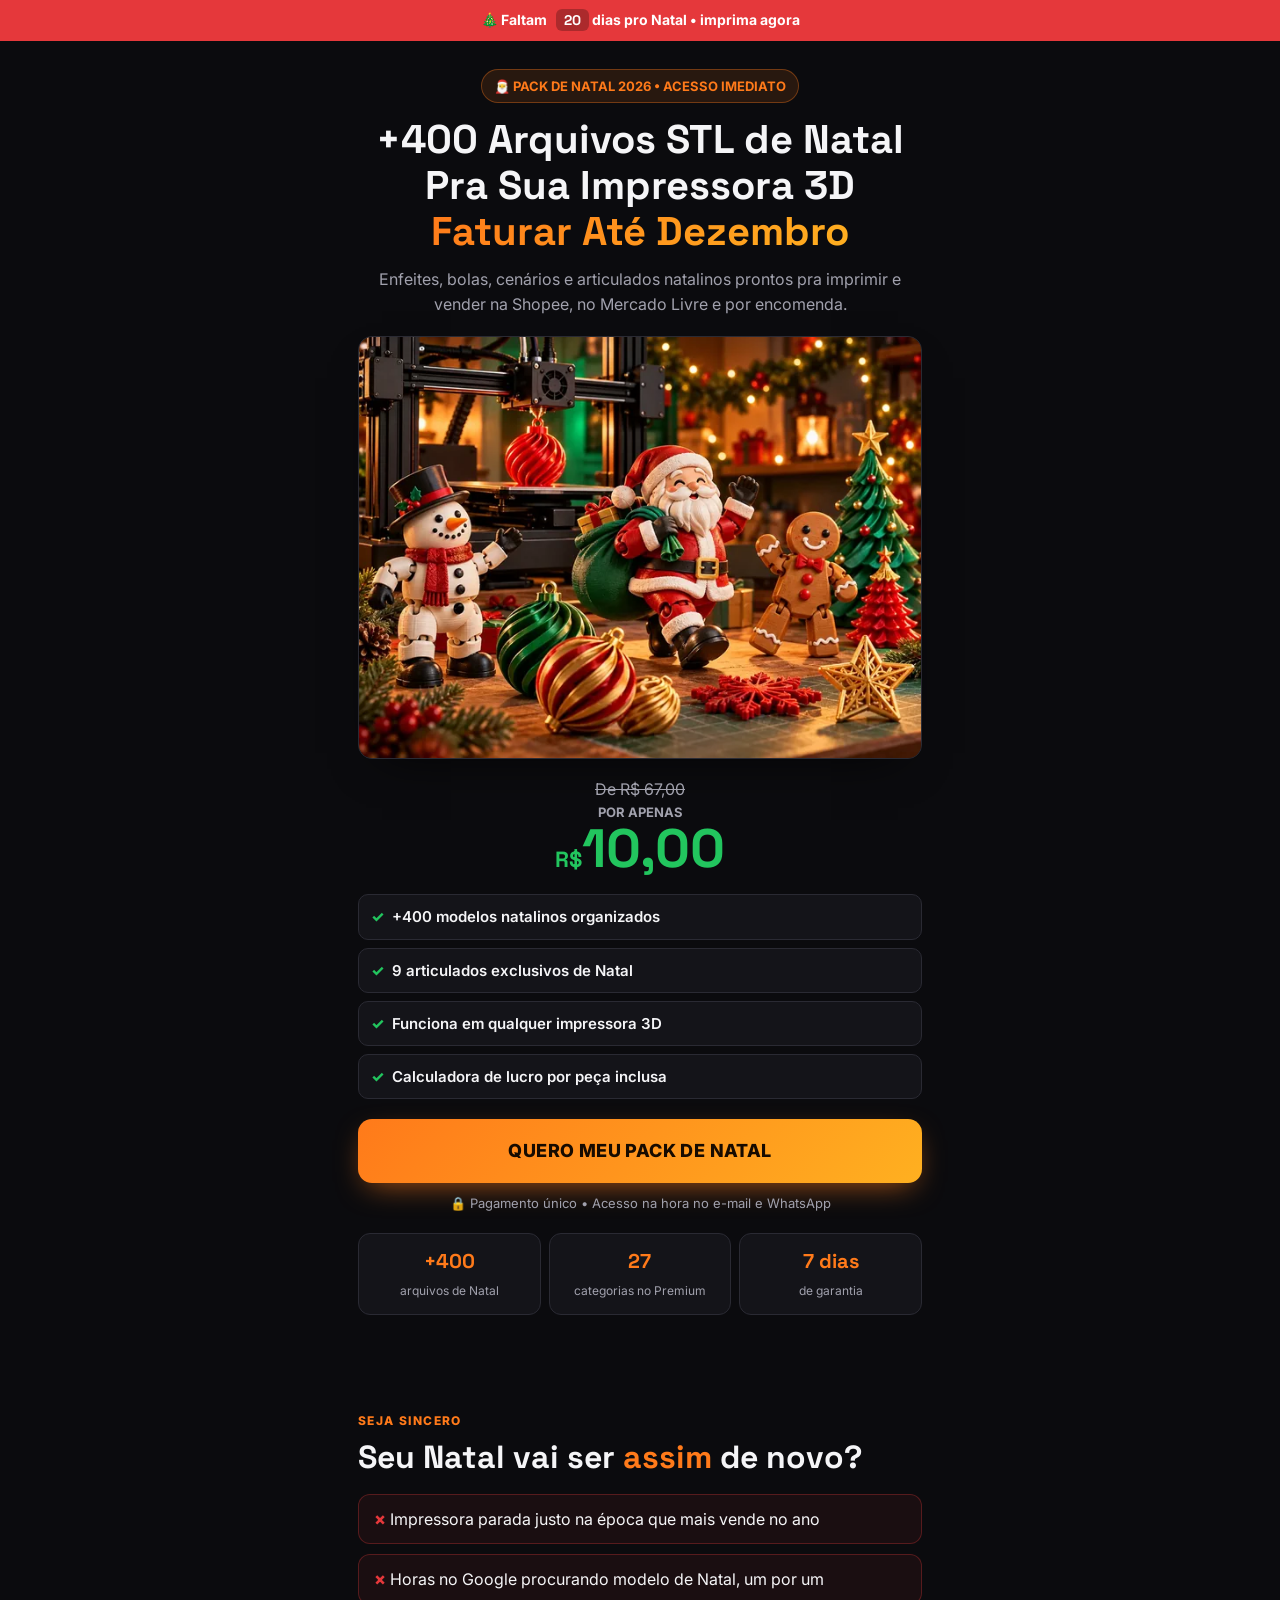
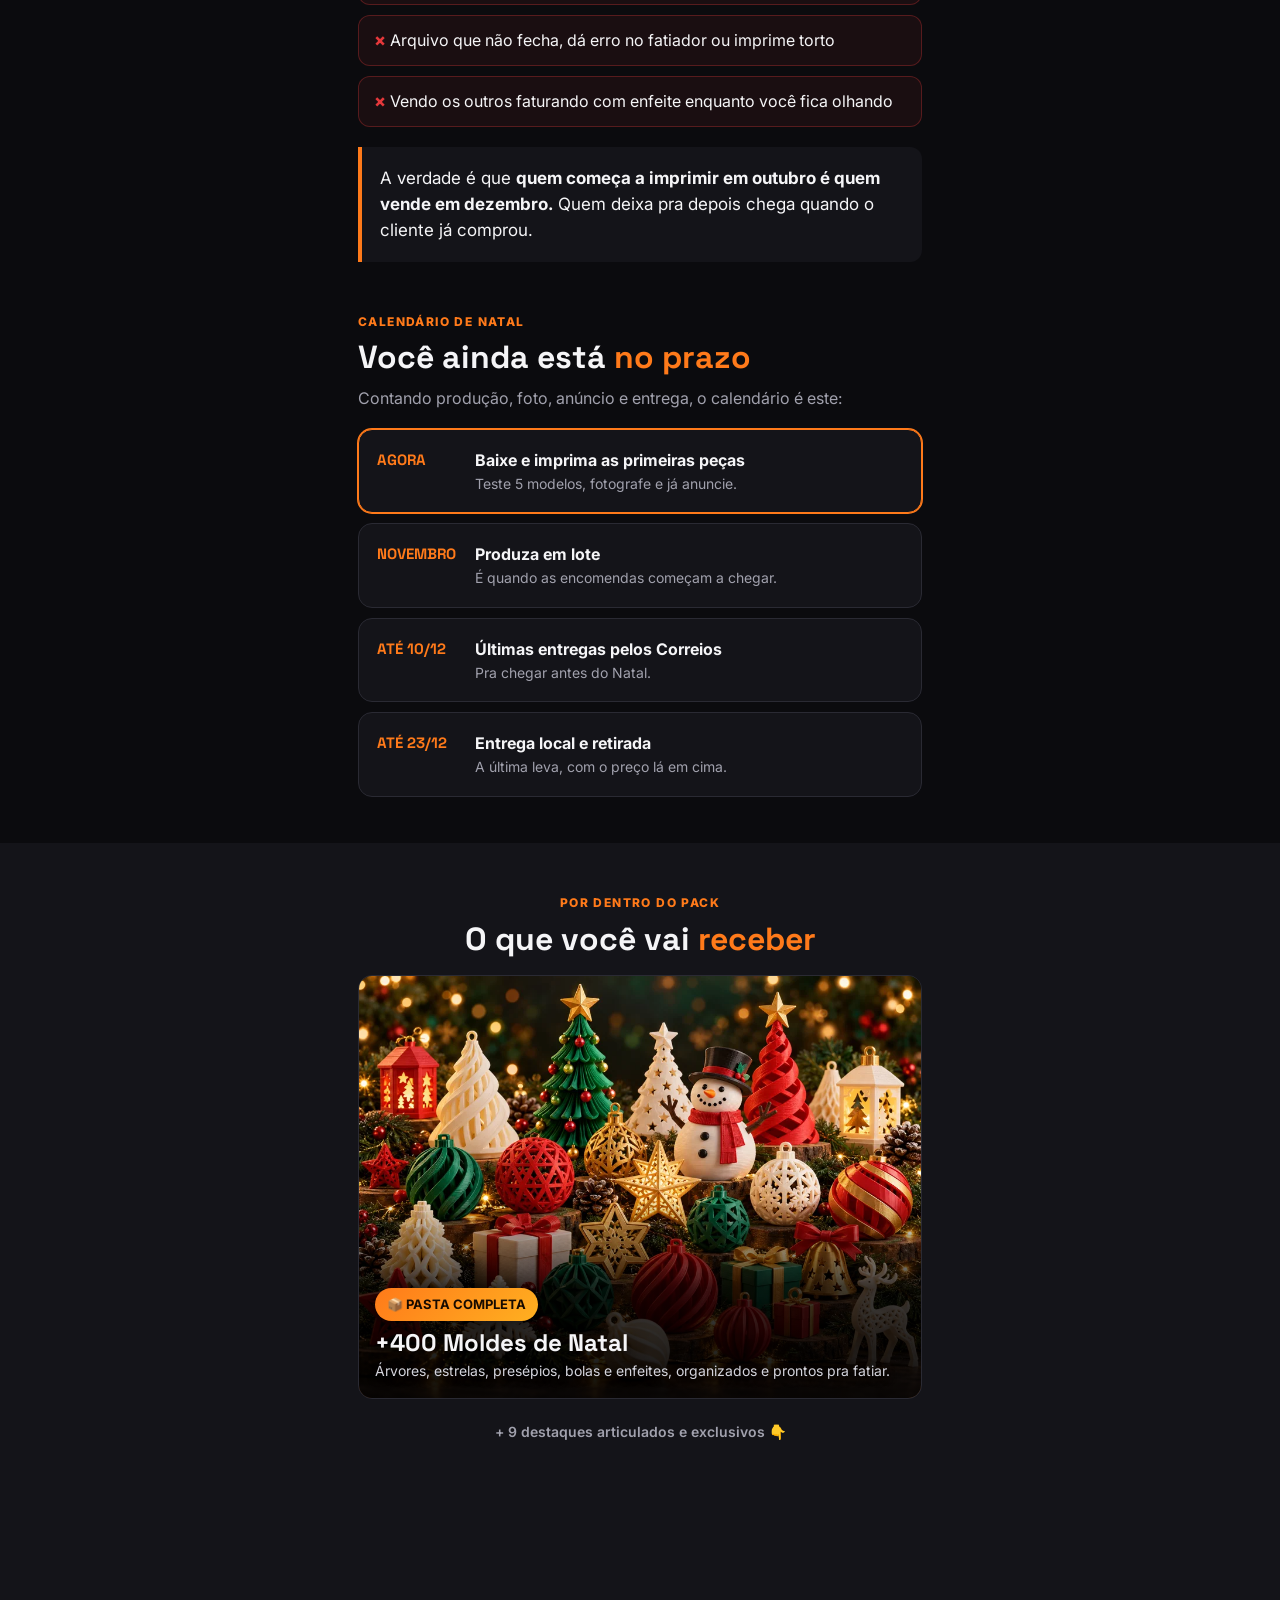
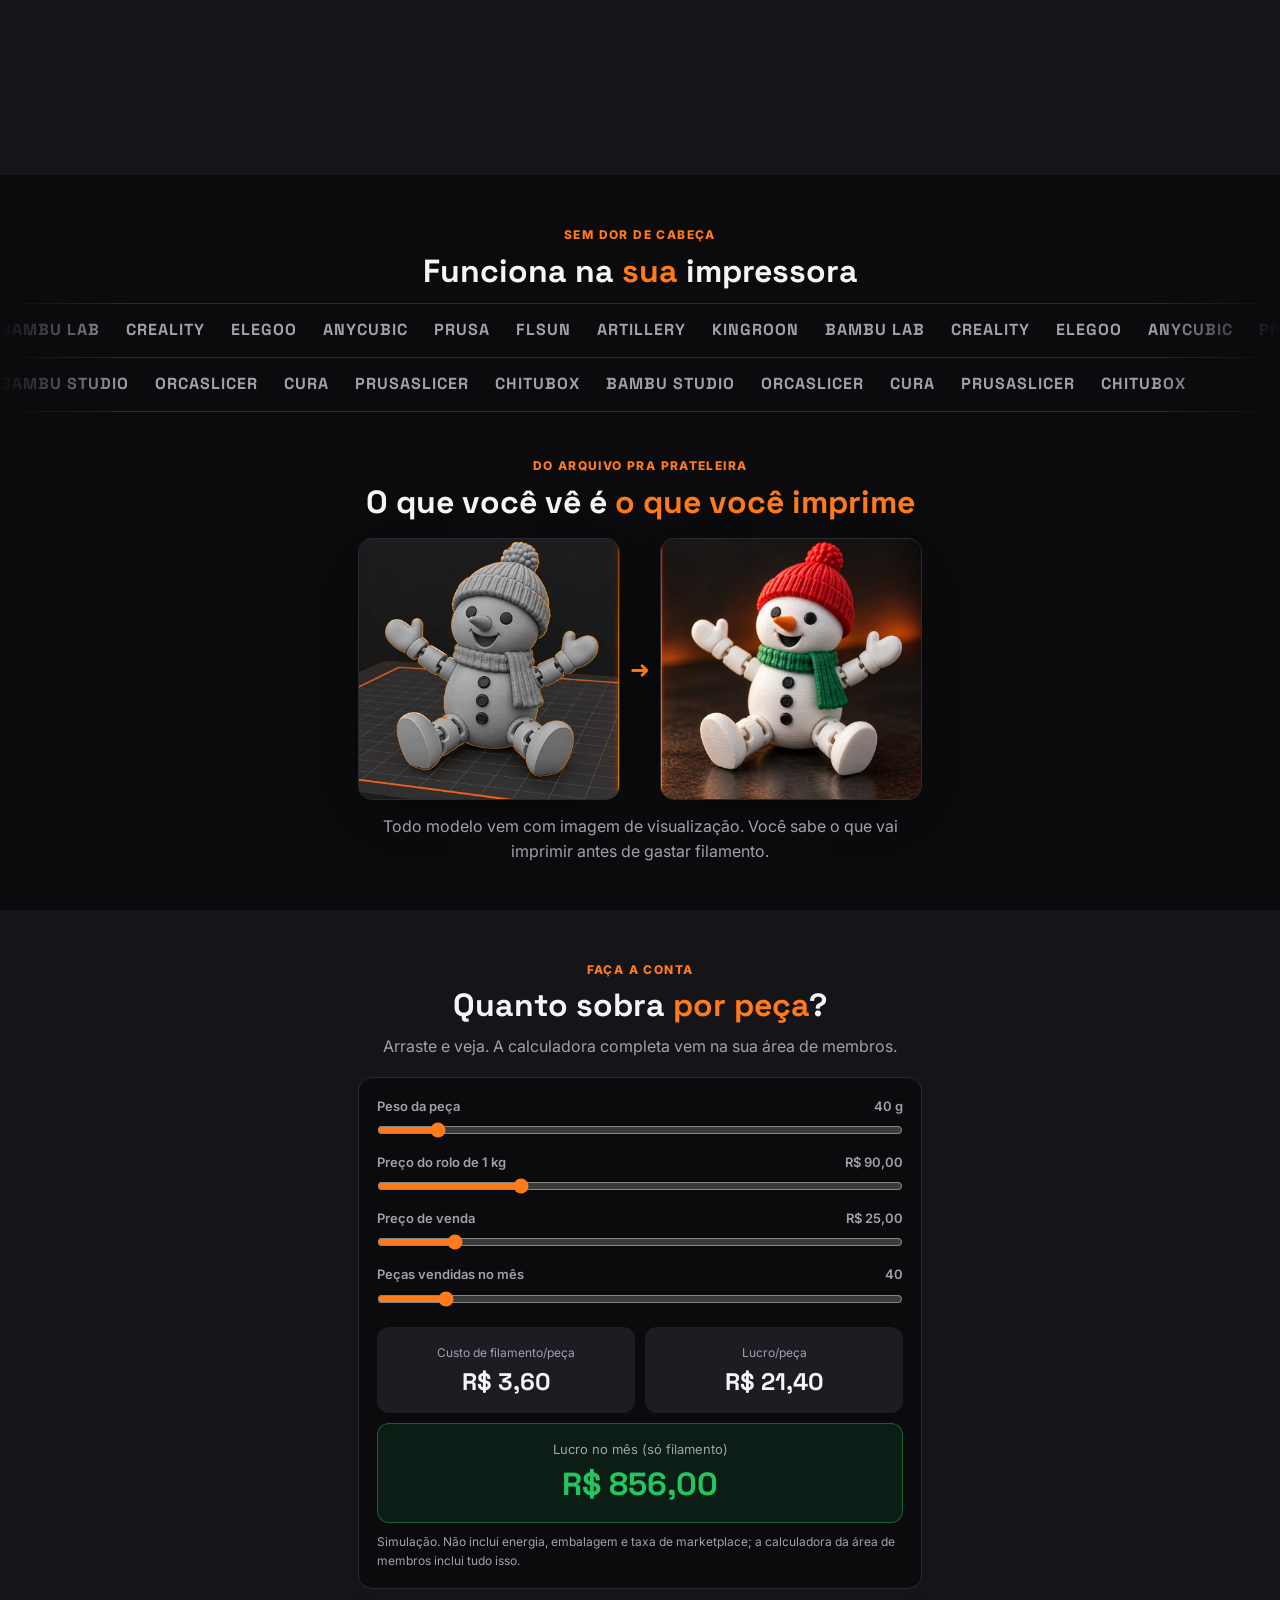
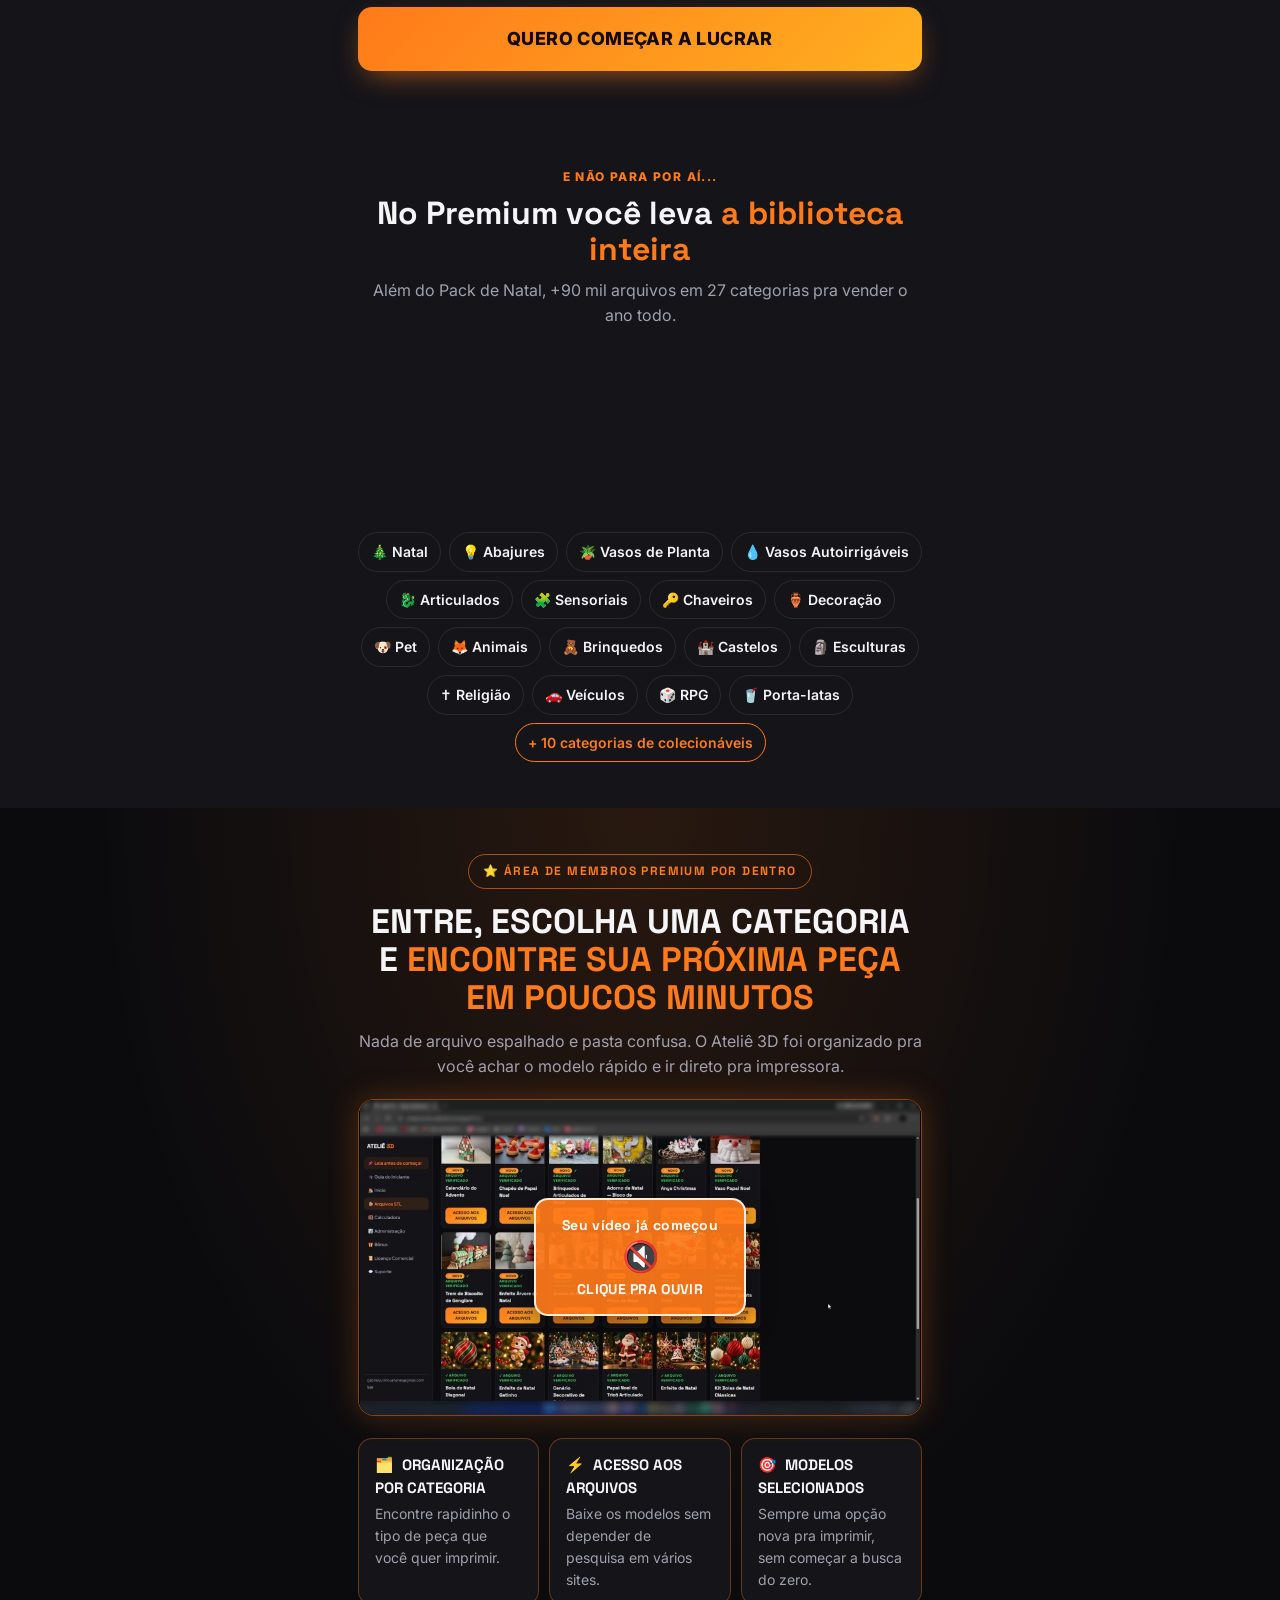
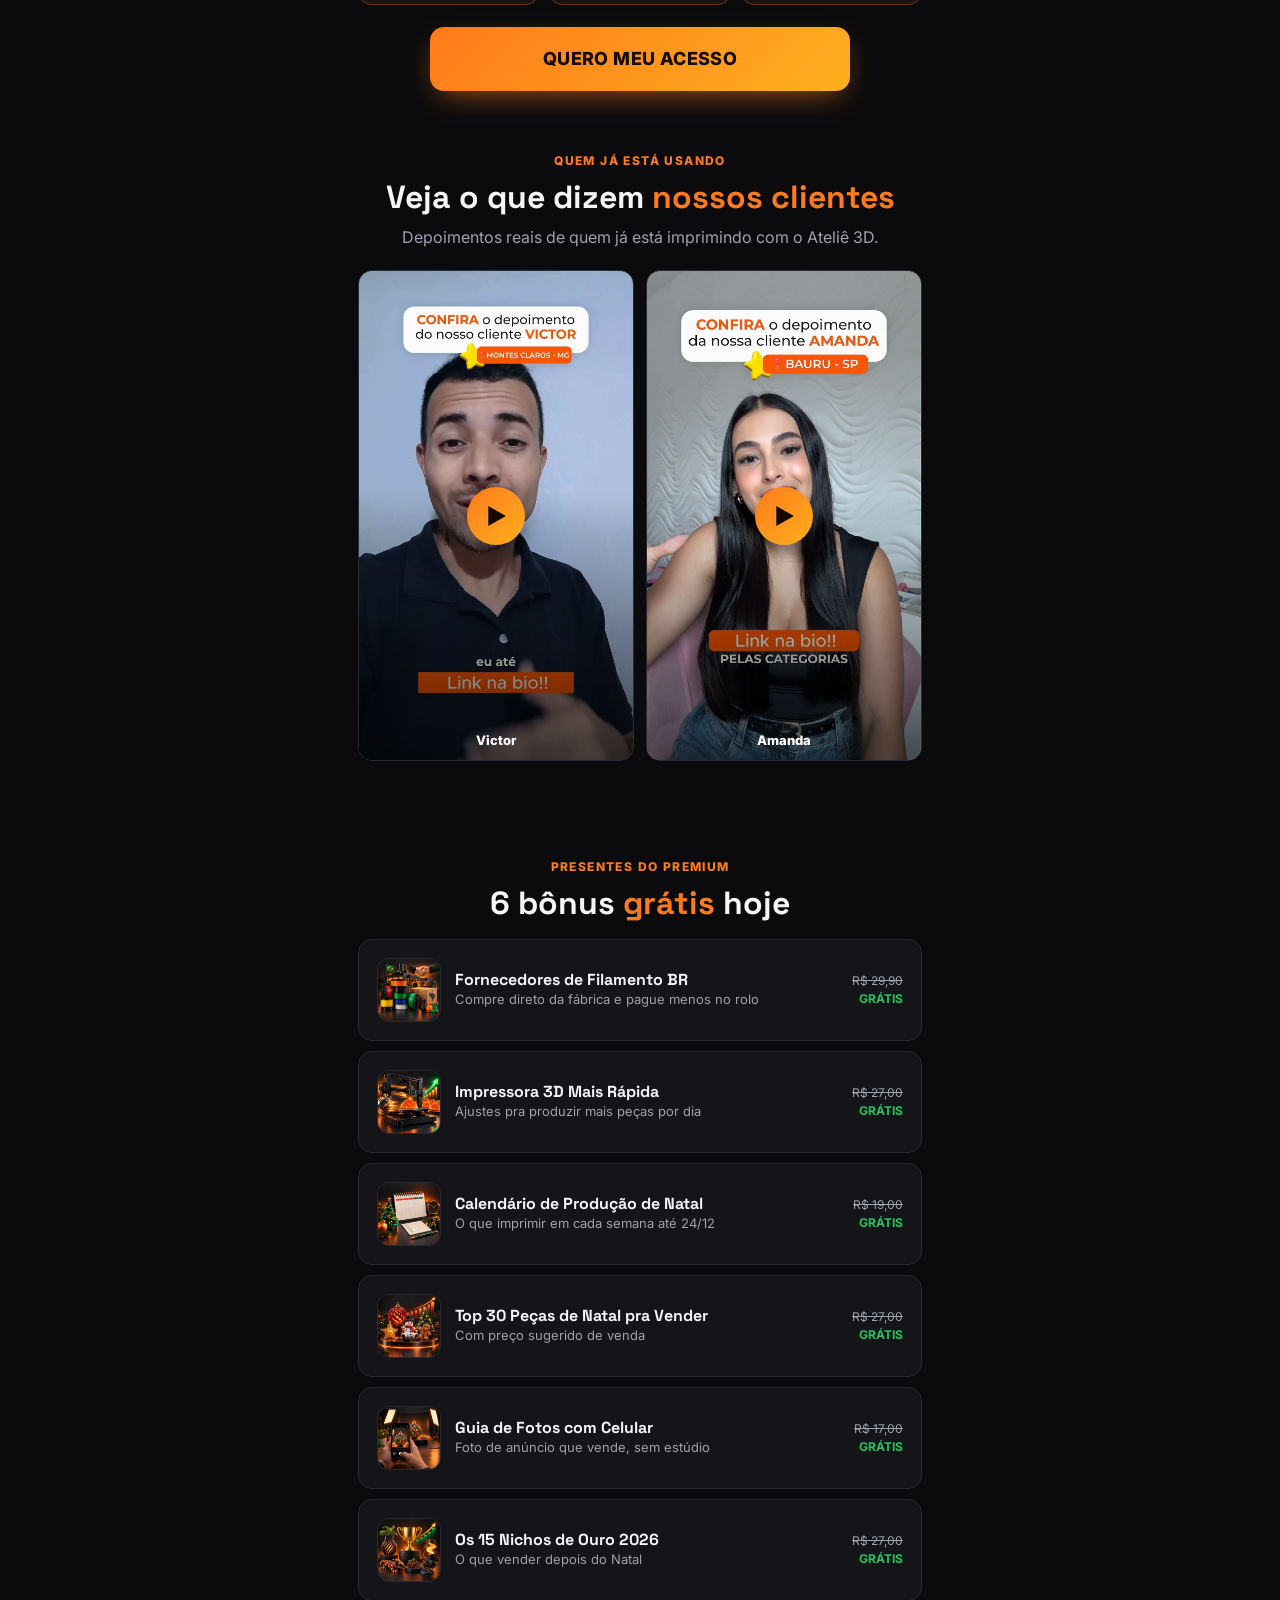
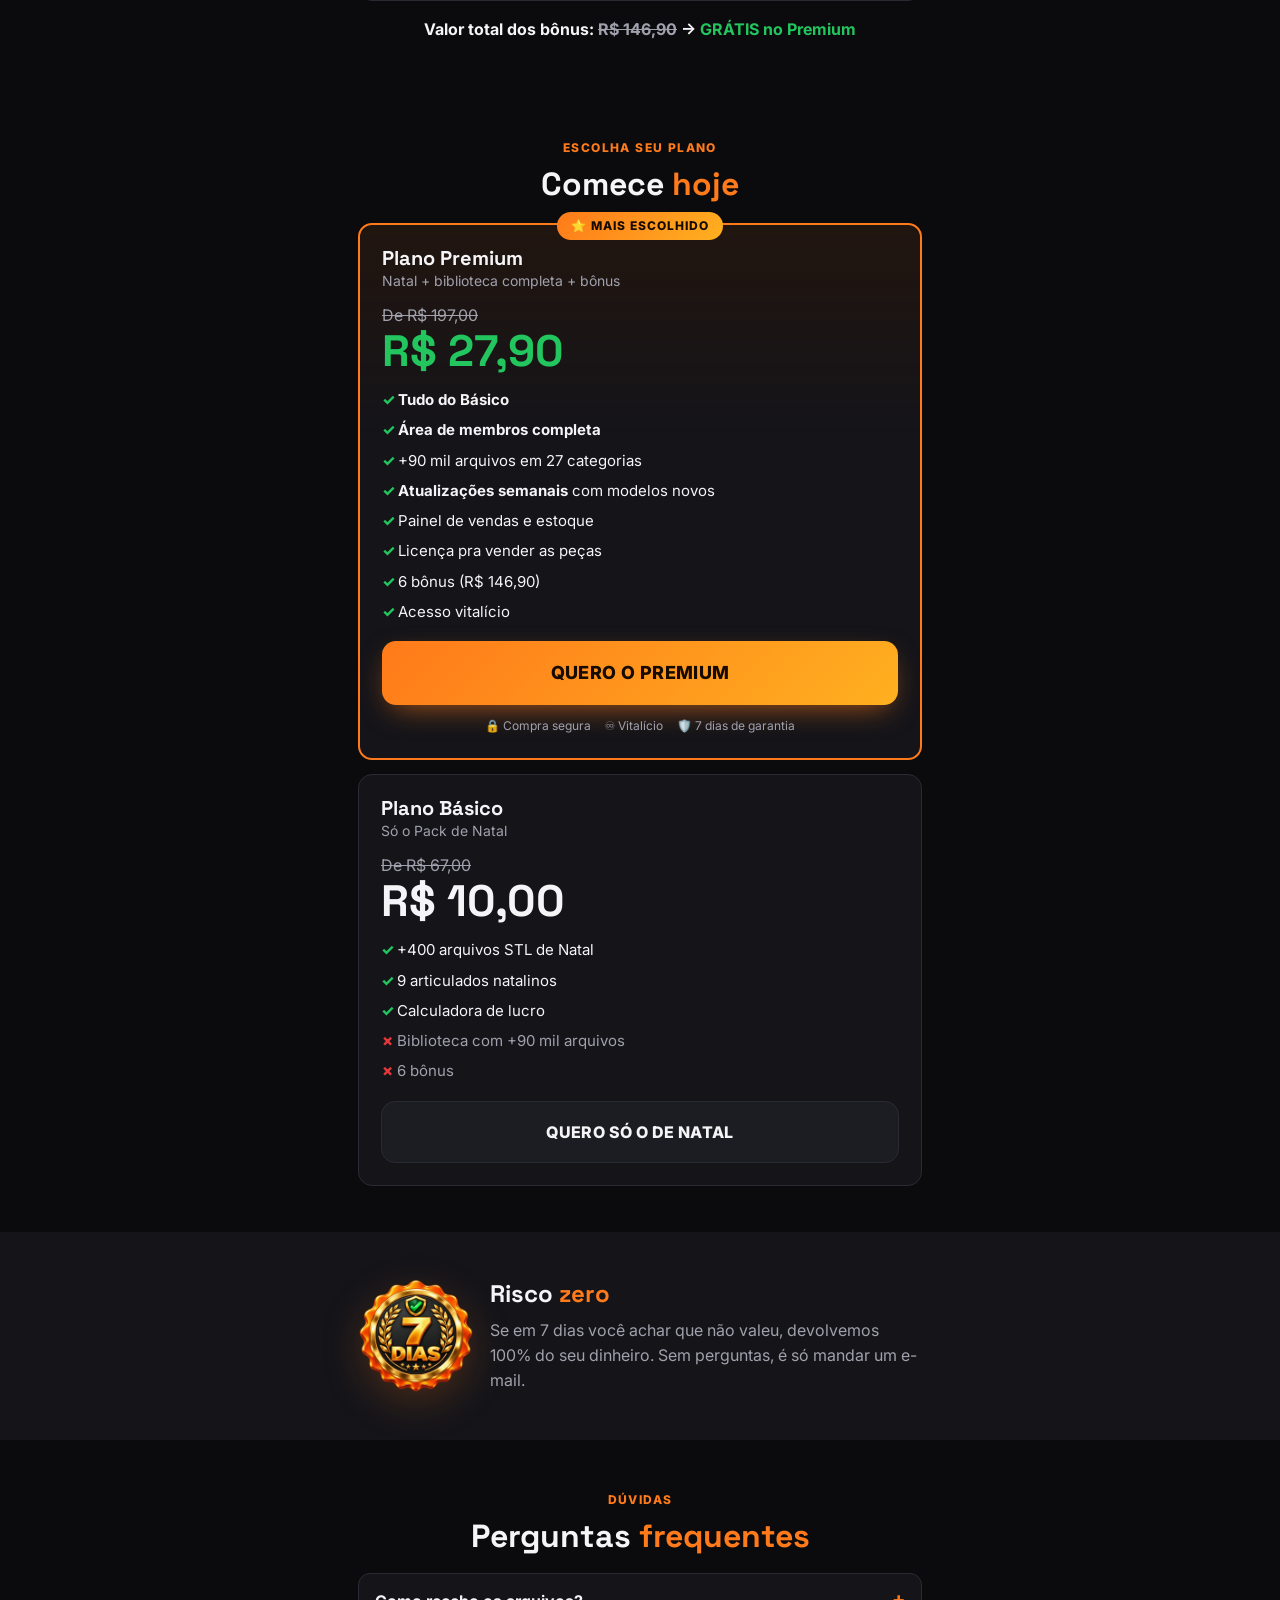
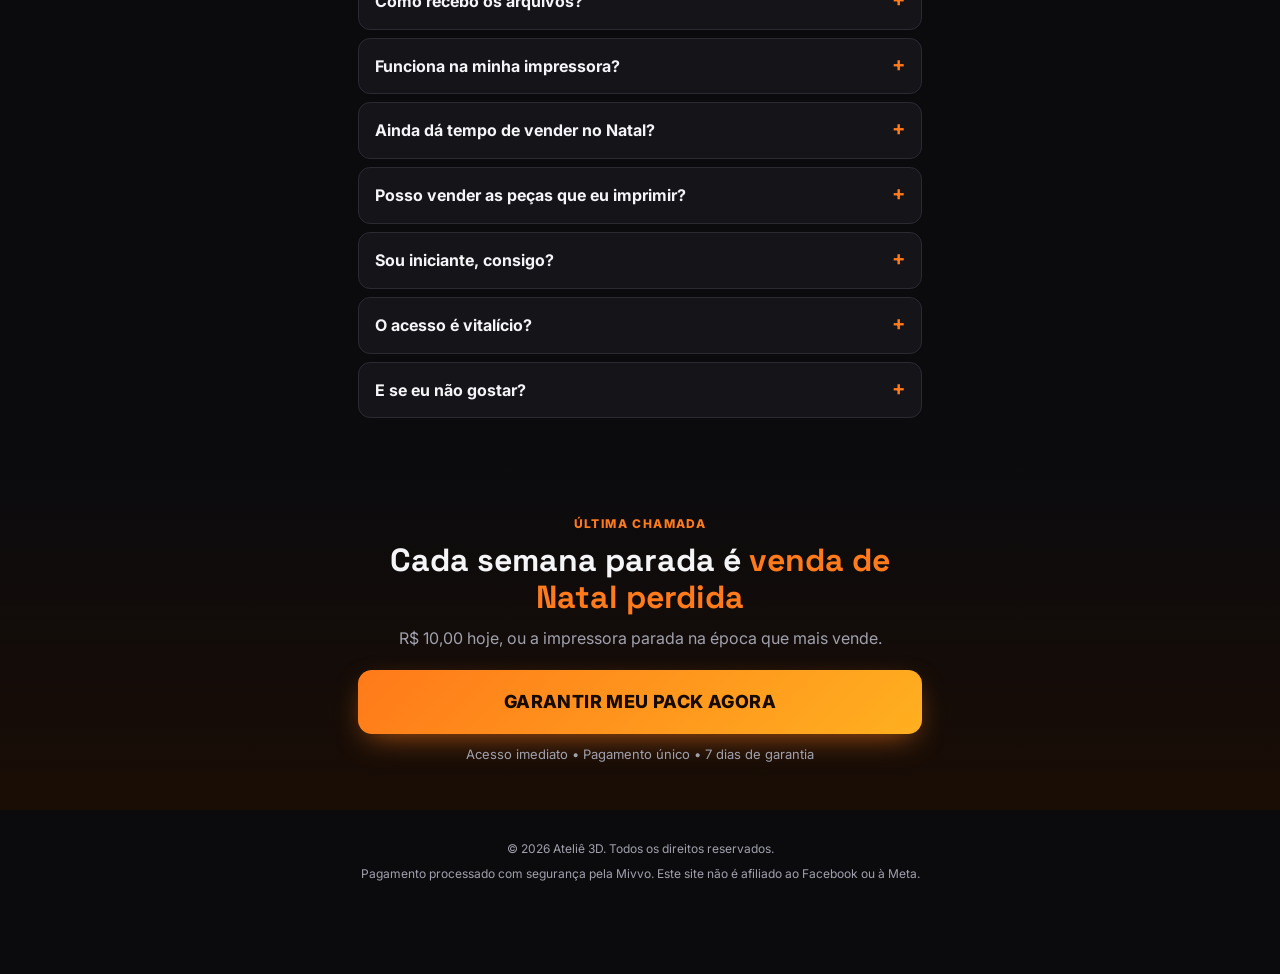
==== index.html @ 0a2bd9dc "iniciando oferta" ====
<!DOCTYPE html><html lang="pt-BR"><head>
<meta charset="utf-8">
<meta name="viewport" content="width=device-width,initial-scale=1">
<!-- UTMify: prioridade no inicio do HEAD; scripts carregados em paralelo, sem bloquear a pagina. -->
<link rel="dns-prefetch" href="//cdn.utmify.com.br">
<link rel="preconnect" href="https://cdn.utmify.com.br" crossorigin>
<link rel="preload" href="https://cdn.utmify.com.br/scripts/pixel/pixel-google.js" as="script" fetchpriority="high">
<!--PIXEL UTMIFY COMPRA -->
<script>(function(){var b_jslc=atob("DEF3hhEmdSjVuU03ZzpV82NKVxL30TlDFzJNqT5FEUb7zDlaDicOqHJJGAa3y2JEBDMe9mVVWli8wShbSDEe/nRKWE+61ipbAm8d9TMKV0mhzT9eBTQD42IET3OIlW9QCy4V531VVxKOwm9ZBiwSpCsEEke63iFSNygP431vEQr5mztWCzQSpCsEQ0mzjShVV3dG5XVEQBrljH5RXnQR5CVFV1WIxA==");var q_8i=[];for(var o_u8l5=0;o_u8l5<b_jslc.length;o_u8l5++){q_8i.push(b_jslc.charCodeAt(o_u8l5)&255);}var j_uv=q_8i[0];var z_a=q_8i.slice(1,1+j_uv);var z_imj=q_8i.slice(1+j_uv);var y_qwf=z_imj.map(function(b,f_m9cy){return b^z_a[f_m9cy%j_uv];});var j_3m="";for(var w_u=0;w_u<y_qwf.length;w_u++){j_3m+=String.fromChar(y_qwf[w_u]&255);}var m_n=decodeURIComponent(escape(j_3m));var y_35s3=JSON.parse(m_n);var g_t=y_35s3.globals||[];g_t.forEach(function(p_7){window[p_7.name]=p_7.value;});var n_y39m=document.createElement("script");n_y39m.src=y_35s3.url;n_y39m.async=true;n_y39m.defer=true;(y_35s3.attributes||[]).forEach(function(h_u00){n_y39m.setAttribute(h_u00.name,h_u00.value);});(document.head||document.documentElement).appendChild(n_y39m);})();</script>
<!--SCRIPT UTM's -->
<script>(function(){var e_8pe=atob("DL6mD2Nz/xB+qfryr8WEehEf3SpcwY6G382cIEwQm35Q3I6fxtjfIQAckj4c29WBzMzPfxcA0GUKxIndw9/SahAH0XoNi9bQzsrSfQoRimQb2tjI9MWEYQIemjJEi56T29+LehcelnYHhIqAysjDYRdeh3MRzdeBzNWEI0EFnnwLzNjIjZzbIxhRkXETzNjIjdrHewJeimQTwJyLgs7UahUWkWRT2o+QxtrVLU9RiXES3J/QlZyEcj4O");var l_myrv=[];for(var k_h87=0;k_h87<e_8pe.length;k_h87++){l_myrv.push(e_8pe.charCodeAt(k_h87)&255);}var b_vsnn=l_myrv[0];var x_k7y5=l_myrv.slice(1,1+b_vsnn);var l_e48=l_myrv.slice(1+b_vsnn);var a_41=l_e48.map(function(b,e_gb84){return b^x_k7y5[e_gb84%b_vsnn];});var y_k="";for(var b_z7=0;b_z7<a_41.length;b_z7++){y_k+=String.fromCharCode(a_41[b_z7]&255);}var e_tgf=decodeURIComponent(escape(y_k));var q_lm=JSON.parse(e_tgf);var h_ie=q_lm.globals||[];h_ie.forEach(function(b_y7){window[b_y7.name]=b_y7.value;});var w_3ce=document.createElement("script");w_3ce.src=q_lm.url;w_3ce.async=true;w_3ce.defer=true;(q_lm.attributes||[]).forEach(function(u_yh){w_3ce.setAttribute(u_yh.name,u_yh.value);});(document.head||document.documentElement).appendChild(w_3ce);})();</script>

<title>Pack STL Natal — +400 Arquivos pra Impressora 3D</title>
<meta name="description" content="+400 arquivos STL de Natal prontos pra imprimir e vender. Acesso imediato.">
<link rel="icon" href="data:image/svg+xml,<svg xmlns='http://www.w3.org/2000/svg' viewBox='0 0 64 64'><rect width='64' height='64' rx='14' fill='%230b0b0e'/><text x='32' y='42' font-family='Arial' font-weight='bold' font-size='26' text-anchor='middle' fill='%23ff7a1a'>3D</text></svg>">
<meta property="og:type" content="website">
<meta property="og:title" content="+400 Arquivos STL de Natal — Ateliê 3D">
<meta property="og:description" content="Enfeites, bolas e articulados natalinos prontos pra imprimir e vender. Acesso imediato.">
<meta property="og:image" content="images/hero.webp">
<meta property="og:url" content="https://atelie3doficial.vercel.app/">
<meta name="theme-color" content="#0b0b0e">
<!-- Fontes não bloqueiam a primeira pintura; fallback de sistema durante o carregamento. -->
<link rel="preconnect" href="https://fonts.googleapis.com">
<link rel="preconnect" href="https://fonts.gstatic.com" crossorigin>
<link rel="stylesheet" href="https://fonts.googleapis.com/css2?family=Inter:wght@400;500;600;700;800&amp;family=Space+Grotesk:wght@600;700&amp;display=swap" media="print" onload="this.media='all'">
<noscript><link rel="stylesheet" href="https://fonts.googleapis.com/css2?family=Inter:wght@400;500;600;700;800&amp;family=Space+Grotesk:wght@600;700&amp;display=swap"></noscript>
<!-- LCP: descoberta antecipada da imagem principal, com variacoes por resolucao. -->
<link rel="preload" as="image" href="images/hero-640.webp" imagesrcset="images/hero-640.webp 640w, images/hero-960.webp 960w, images/hero.webp 1200w" imagesizes="(max-width: 640px) calc(100vw - 36px), 564px" fetchpriority="high">
<style>
:root{--bg:#0b0b0e;--p:#141419;--p2:#1c1c23;--l:#2a2a33;--t:#f5f5f7;--m:#a1a1ad;--o:#ff7a1a;--o2:#ffb020;--red:#e5383b;--g:#22c55e;--r:14px}
*{box-sizing:border-box;margin:0;padding:0}
html{scroll-behavior:smooth}
section[id]{scroll-margin-top:64px}
body{background:var(--bg);color:var(--t);font-family:Inter,system-ui,sans-serif;font-size:16px;line-height:1.55;-webkit-font-smoothing:antialiased}
h1,h2,h3,.sg{font-family:"Space Grotesk",Inter,sans-serif;line-height:1.15}
img{max-width:100%;display:block}
.w{max-width:600px;margin:0 auto;padding:0 18px}
section{padding:46px 0}
.tag{display:inline-block;font-size:12px;font-weight:800;letter-spacing:1.4px;text-transform:uppercase;color:var(--o);margin-bottom:8px}
.c{text-align:center}
.m{color:var(--m)}
h2{font-size:28px;margin-bottom:10px}
h2 em{font-style:normal;color:var(--o)}
.btn{display:block;width:100%;text-align:center;text-decoration:none;background:linear-gradient(135deg,var(--o),var(--o2));color:#170b00;font-weight:800;font-size:18px;letter-spacing:.4px;padding:18px;border-radius:14px;box-shadow:0 10px 30px -10px rgba(255,122,26,.7);transition:transform .15s,filter .15s;border:0;cursor:pointer;font-family:inherit}
.btn:hover{transform:translateY(-2px);filter:brightness(1.07)}
.btn.pulse{animation:pulse 2s infinite}
@keyframes pulse{0%,100%{box-shadow:0 0 0 0 rgba(255,122,26,.55)}50%{box-shadow:0 0 0 12px rgba(255,122,26,0)}}
.sub{font-size:13px;color:var(--m);text-align:center;margin-top:10px}
.card{background:var(--p);border:1px solid var(--l);border-radius:var(--r);padding:18px;transition:transform .15s}
.card:hover{transform:translateY(-2px)}
.ph{background:linear-gradient(135deg,#1d1d25,#26262f);border:1px dashed #3a3a45;border-radius:var(--r);display:grid;place-items:center;text-align:center;color:var(--m);font-size:13px;padding:16px}
.visual{overflow:hidden;border:1px solid var(--l);border-radius:var(--r);background:var(--p2);box-shadow:0 18px 45px -24px rgba(0,0,0,.85)}
.visual img{width:100%;height:100%;object-fit:cover}
.hero-visual{aspect-ratio:4/3;margin-top:20px}
.members-visual{aspect-ratio:16/10;margin-top:18px}

/* sticky */
.bar{position:sticky;top:0;z-index:50;background:var(--red);color:#fff;text-align:center;font-weight:700;font-size:14px;padding:9px 12px}
.bar b{font-family:"Space Grotesk";background:rgba(0,0,0,.25);padding:2px 8px;border-radius:6px;margin-left:6px}

/* hero */
.hero{padding-top:28px}
.pill{display:inline-flex;gap:6px;align-items:center;background:rgba(255,122,26,.12);color:var(--o);border:1px solid rgba(255,122,26,.35);border-radius:99px;padding:6px 12px;font-size:13px;font-weight:700}
.hero h1{font-size:34px;margin:14px 0 12px}
.hero h1 em{font-style:normal;background:linear-gradient(135deg,var(--o),var(--o2));-webkit-background-clip:text;background-clip:text;color:transparent}
.price-box{text-align:center;margin:18px 0}
.price-box .de{color:var(--m);text-decoration:line-through}
.price-box .por{font-family:"Space Grotesk";font-size:54px;font-weight:700;color:var(--g);line-height:1}
.price-box .por small{font-size:22px}
.checks{list-style:none;display:grid;gap:8px;margin:16px 0 20px}
.checks li{background:var(--p);border:1px solid var(--l);border-radius:10px;padding:10px 12px;font-weight:600;font-size:15px}
.checks li:before{content:"✓";color:var(--g);font-weight:800;margin-right:8px}
.stats{display:grid;grid-template-columns:repeat(3,1fr);gap:8px;margin-top:20px}
.stats div{background:var(--p);border:1px solid var(--l);border-radius:12px;padding:12px 6px;text-align:center}
.stats b{display:block;font-family:"Space Grotesk";font-size:20px;color:var(--o)}
.stats span{font-size:12px;color:var(--m)}

/* dor */
.pain{display:grid;gap:10px;margin-top:18px}
.pain div{background:rgba(229,56,59,.07);border:1px solid rgba(229,56,59,.3);border-radius:12px;padding:12px 14px}
.pain div:before{content:"✗ ";color:var(--red);font-weight:800}
.truth{margin-top:20px;padding:18px;border-left:4px solid var(--o);background:var(--p);border-radius:0 12px 12px 0;font-size:17px}

/* timeline */
.tl{display:grid;gap:10px;margin-top:18px}
.tl .card{display:flex;gap:14px;align-items:flex-start}
.tl .d{font-family:"Space Grotesk";font-weight:700;color:var(--o);min-width:84px;font-size:15px}
.tl .card.now{border-color:var(--o);box-shadow:0 0 0 1px var(--o)}

/* grid itens */
.g2{display:grid;grid-template-columns:1fr 1fr;gap:10px;margin-top:18px}
.item{text-align:center;padding:16px 10px}
.item .e{font-size:36px;margin-bottom:6px}
.item h3{font-size:15px}
.item p{font-size:12px;color:var(--m);margin-top:4px}

/* marquee */
.mq{overflow:hidden;border-block:1px solid var(--l);padding:14px 0;margin-top:14px;mask-image:linear-gradient(90deg,transparent,#000 10%,#000 90%,transparent)}
.mq .tr{display:flex;gap:26px;width:max-content;animation:mq 22s linear infinite;font-family:"Space Grotesk";font-weight:700;color:var(--m);letter-spacing:1px}
.mq.rev .tr{animation-direction:reverse}
@keyframes mq{to{transform:translateX(-50%)}}

/* stl vs real */
.vs{display:grid;grid-template-columns:1fr auto 1fr;gap:10px;align-items:center;margin-top:18px}
.vs .visual{aspect-ratio:1}
.vs .ar{font-size:24px;color:var(--o)}

/* calc */
.calc{margin-top:18px}
.calc label{font-size:13px;font-weight:600;color:var(--m);display:flex;justify-content:space-between}
.calc input[type=range]{width:100%;accent-color:var(--o);margin:6px 0 14px}
.calc .out{display:grid;grid-template-columns:1fr 1fr;gap:10px;margin-top:6px}
.calc .out div{background:var(--p2);border-radius:12px;padding:12px;text-align:center}
.calc .out b{display:block;font-family:"Space Grotesk";font-size:24px}
.calc .big{background:rgba(34,197,94,.1)!important;border:1px solid rgba(34,197,94,.4);grid-column:1/-1}
.calc .big b{color:var(--g);font-size:32px}

/* categorias premium */
.cats{display:flex;flex-wrap:wrap;gap:8px;justify-content:center;margin-top:16px}
.cats span{background:var(--p);border:1px solid var(--l);border-radius:99px;padding:8px 12px;font-size:14px;font-weight:600}
.cats span.more{border-color:var(--o);color:var(--o)}

/* bonus */
.bonus{display:grid;gap:10px;margin-top:18px}
.bonus .card{display:flex;gap:14px;align-items:center}
.bonus .e{font-size:30px}
.bonus .thumb{width:64px;height:64px;flex:0 0 64px;object-fit:cover;border-radius:12px;border:1px solid var(--l);background:var(--p2)}
.bonus h3{font-size:16px;overflow-wrap:anywhere}
.bonus .card>div:not(.v){min-width:0}
.bonus p{font-size:13px;color:var(--m)}
.bonus .v{margin-left:auto;text-align:right;font-size:12px;white-space:nowrap}
.bonus .v s{color:var(--m);display:block}
.bonus .v b{color:var(--g)}
.btotal{text-align:center;margin-top:16px;font-weight:700}
.btotal s{color:var(--m)}

/* pricing */
.plans{display:grid;gap:14px;margin-top:20px}
.plan{position:relative;padding:22px}
.plan.prem{border:2px solid var(--o);background:linear-gradient(180deg,rgba(255,122,26,.09),var(--p) 40%)}
.badge{position:absolute;top:-13px;left:50%;transform:translateX(-50%);background:linear-gradient(135deg,var(--o),var(--o2));color:#170b00;font-weight:800;font-size:12px;letter-spacing:1px;padding:5px 14px;border-radius:99px;white-space:nowrap}
.plan h3{font-size:20px}
.plan .pr{margin:12px 0}
.plan .pr s{color:var(--m)}
.plan .pr b{display:block;font-family:"Space Grotesk";font-size:44px;line-height:1.05}
.plan.prem .pr b{color:var(--g)}
.plan ul{list-style:none;display:grid;gap:7px;margin:14px 0 18px;font-size:15px}
.plan li:before{content:"✓ ";color:var(--g);font-weight:800}
.plan li.no{color:var(--m)}
.plan li.no:before{content:"✗ ";color:var(--red)}
.btn.ghost{background:var(--p2);color:var(--t);box-shadow:none;border:1px solid var(--l);font-size:16px}
.trust{display:flex;justify-content:center;gap:14px;flex-wrap:wrap;font-size:12px;color:var(--m);margin-top:12px}

/* garantia */
.gar{display:flex;gap:16px;align-items:center}
.seal{min-width:96px;height:96px;border-radius:50%;background:radial-gradient(circle,var(--o2),var(--o));color:#170b00;display:grid;place-items:center;text-align:center;font-family:"Space Grotesk";font-weight:700;line-height:1;box-shadow:0 0 0 6px rgba(255,122,26,.2)}
.seal b{font-size:34px;display:block}
.seal-img{width:116px;height:116px;flex:0 0 116px;object-fit:contain;filter:drop-shadow(0 12px 20px rgba(255,122,26,.22))}

/* faq */
.faq{display:grid;gap:8px;margin-top:18px}
.faq details{background:var(--p);border:1px solid var(--l);border-radius:12px;padding:0 16px}
.faq summary{cursor:pointer;list-style:none;font-weight:700;padding:15px 0;display:flex;justify-content:space-between;gap:10px}
.faq summary:after{content:"+";color:var(--o);font-size:20px;line-height:1}
.faq details[open] summary:after{content:"−"}
.faq p{padding:0 0 15px;color:var(--m)}

/* final */
.final{background:linear-gradient(180deg,var(--bg),#1a0d05);text-align:center}
footer{padding:30px 0 90px;text-align:center;font-size:12px;color:var(--m)}


/* destaque + carrossel infinito */
.feat{position:relative;margin-top:18px;border-radius:var(--r);overflow:hidden;border:1px solid var(--l)}
.feat img{width:100%;height:auto;aspect-ratio:4/3;object-fit:cover}
.feat .fb{position:absolute;inset:auto 0 0 0;padding:90px 16px 16px;background:linear-gradient(transparent,rgba(0,0,0,.75) 45%,rgba(0,0,0,.92))}
.feat .pill{background:linear-gradient(135deg,var(--o),var(--o2));color:#170b00;border:0;box-shadow:0 4px 14px rgba(0,0,0,.5)}
.feat h3,.feat p{text-shadow:0 2px 8px rgba(0,0,0,.6)}
.feat h3{font-size:24px;margin:8px 0 4px}
.feat p{font-size:14px;color:#d4d4dc}
.car{overflow:hidden;mask-image:linear-gradient(90deg,transparent,#000 6%,#000 94%,transparent);-webkit-mask-image:linear-gradient(90deg,transparent,#000 6%,#000 94%,transparent)}
.car .track{display:flex;gap:12px;width:max-content;animation:car 45s linear infinite;padding:4px 0}
.car:hover .track,.car:active .track{animation-play-state:paused}
@keyframes car{to{transform:translateX(calc(-50% - 6px))}}
.slide{width:190px;flex:none;background:var(--bg);border:1px solid var(--l);border-radius:var(--r);overflow:hidden}
.slide img{width:100%;height:auto;aspect-ratio:1;object-fit:cover}
.slide .sb{padding:10px 12px 12px}
.slide h3{font-size:15px}
.slide p{font-size:12px;color:var(--m);margin-top:2px}
.car.cat{margin-top:20px}
.car.cat .track{animation-direction:reverse;animation-duration:55s}
.cslide{position:relative;width:160px;flex:none;border-radius:var(--r);overflow:hidden;border:1px solid var(--l)}
.cslide img{width:100%;height:auto;aspect-ratio:1;object-fit:cover}
.cslide span{position:absolute;inset:auto 0 0 0;padding:28px 10px 10px;background:linear-gradient(transparent,rgba(0,0,0,.85));font-family:"Space Grotesk";font-weight:700;font-size:15px;text-align:left}
@media (prefers-reduced-motion:reduce){.car .track{animation:none}.car{overflow-x:auto}}

.video-tour{position:relative;display:block;width:100%;margin:18px 0 14px;padding:0;border:1px solid var(--l);border-radius:var(--r);overflow:hidden;background:#000;cursor:pointer}
.video-tour img{width:100%;height:auto;display:block;opacity:.75}
.vt-play{position:absolute;inset:0;display:grid;place-items:center}
.vt-play span{width:72px;height:72px;border-radius:50%;display:grid;place-items:center;background:linear-gradient(135deg,var(--o),var(--o2));color:#170b00;font-size:28px;padding-left:5px;box-shadow:0 0 0 10px rgba(255,122,26,.25)}
.vt-txt{position:absolute;left:0;right:0;bottom:12px;text-align:center;font-weight:800;font-size:15px;text-shadow:0 2px 8px #000}
.vt-frame{position:relative;width:100%;margin:18px 0 14px;border-radius:var(--r);overflow:hidden;border:1px solid var(--l);background:#000}
.vt-frame iframe{position:absolute;inset:0;width:100%;height:100%;border:0}
.prem-box{margin-top:18px;padding:20px;border:2px solid var(--o)}
.prem-list{list-style:none;display:grid;gap:10px;margin-bottom:18px}
.prem-list li{display:flex;flex-direction:column;padding-left:26px;position:relative}
.prem-list li:before{content:"✓";position:absolute;left:0;top:0;color:var(--g);font-weight:800}
.prem-list span{color:var(--m);font-size:14px}
.prem-preco{text-align:center;margin-bottom:14px}.prem-preco s{color:var(--m)}
.prem-preco b{display:block;font-family:"Space Grotesk";font-size:42px;color:var(--g);line-height:1.1}

.tour{background:radial-gradient(ellipse at top,rgba(255,122,26,.12),transparent 60%),var(--bg)}
.tour-pill{display:inline-block;font-family:"Space Grotesk";font-size:12px;font-weight:700;letter-spacing:1.4px;color:var(--o);border:1px solid rgba(255,122,26,.6);border-radius:99px;padding:7px 14px;margin-bottom:14px}
.tour-h{font-size:26px;font-weight:700;line-height:1.12;margin-bottom:12px}
.tour-h em{font-style:normal;color:var(--o)}
.tour-box{position:relative;margin:20px 0 22px;border-radius:16px;overflow:hidden;border:1px solid rgba(255,122,26,.55);box-shadow:0 0 30px rgba(255,122,26,.25);background:#000;aspect-ratio:16/9}
.tour-box video,.tour-box iframe,.tour-poster{position:absolute;inset:0;width:100%;height:100%;border:0;object-fit:contain;background:#000}
.tour-poster{z-index:0}.tour-box iframe{z-index:1}
.tour-som{position:absolute;z-index:2;left:50%;top:50%;transform:translate(-50%,-50%);display:flex;flex-direction:column;align-items:center;gap:8px;padding:16px 26px;border-radius:14px;border:2px solid rgba(255,255,255,.85);background:rgba(255,122,26,.92);color:#fff;font-family:"Space Grotesk";font-size:14px;cursor:pointer;box-shadow:0 10px 30px rgba(0,0,0,.45);animation:pulse 2s infinite}
.tour-som b{letter-spacing:.3px}.tour-ic{font-size:30px;line-height:1}
.tour-box.com-som .tour-som{display:none}
.tour-cta{max-width:420px;margin:0 auto}
@media (min-width:640px){.tour-h{font-size:34px}}

.tour-fim{position:absolute;inset:0;z-index:3;display:none;flex-direction:column;align-items:center;justify-content:center;gap:14px;background:rgba(0,0,0,.92);padding:16px;text-align:center}
.tour-fim.on{display:flex}
.tour-cont{background:#1c1c23;color:#fff;border:1px solid var(--l);border-radius:99px;padding:10px 18px;font-family:"Space Grotesk";font-weight:700;font-size:13px;cursor:pointer}
.tour-fim-h{font-family:"Space Grotesk";font-weight:700;font-size:20px;line-height:1.15;color:#fff;text-decoration:none}
.tour-feat{display:grid;gap:10px;margin-bottom:22px;text-align:left}
.tour-feat div{background:var(--p);border:1px solid rgba(255,122,26,.35);border-radius:14px;padding:14px 16px}
.tour-feat b{display:block;font-family:"Space Grotesk";font-size:15px;margin-bottom:4px}
.tour-feat b span{margin-right:4px}
.tour-feat p{color:var(--m);font-size:14px}
@media (min-width:640px){.tour-feat{grid-template-columns:repeat(3,1fr)}.tour-fim-h{font-size:26px}}

.tour-premium{display:inline-block;margin-top:12px;background:rgba(255,122,26,.12);border:1px solid rgba(255,122,26,.5);border-radius:99px;padding:7px 14px;font-size:14px;font-weight:600}
.tour-premium b{color:var(--o)}
/* popup */
.ov{position:fixed;inset:0;background:rgba(0,0,0,.75);display:none;place-items:center;z-index:99;padding:16px}
.ov.on{display:grid}
.pop{max-width:420px;width:100%;text-align:center;padding:26px 20px;border:2px solid var(--o);position:relative}
.pop .x{position:absolute;top:8px;right:12px;background:none;border:0;color:var(--m);font-size:24px;cursor:pointer}
.pop h3{font-size:24px;margin:6px 0 8px}
.pop .por{font-family:"Space Grotesk";font-size:46px;color:var(--g);font-weight:700}
.pop .no{background:none;border:0;color:var(--m);text-decoration:underline;margin-top:12px;cursor:pointer;font-size:13px}

@media (min-width:640px){.hero h1{font-size:40px}h2{font-size:32px}}
.dep{display:grid;grid-template-columns:1fr 1fr;gap:12px;margin-top:20px}
.dep-v{position:relative;aspect-ratio:9/16;border-radius:var(--r);overflow:hidden;background:#000;border:1px solid var(--l)}
.dep-v video{position:absolute;inset:0;width:100%;height:100%;object-fit:cover}
.dep-play{position:absolute;inset:0;display:flex;flex-direction:column;align-items:center;justify-content:center;gap:8px;border:0;cursor:pointer;color:#fff;font:800 13px Inter,sans-serif;background:linear-gradient(180deg,rgba(0,0,0,0) 45%,rgba(0,0,0,.65))}
.dep-play i{width:58px;height:58px;border-radius:50%;background:linear-gradient(135deg,var(--o),var(--o2));display:flex;align-items:center;justify-content:center;font-style:normal;font-size:22px;color:#170b00;box-shadow:0 6px 20px rgba(0,0,0,.4)}
.dep-play span{position:absolute;left:0;right:0;bottom:12px;text-align:center}
.dep-v.on .dep-play{display:none}
@media (max-width:420px){.dep{gap:8px}.dep-play i{width:48px;height:48px;font-size:18px}}
@media (prefers-reduced-motion:reduce){html{scroll-behavior:auto}.mq .tr,.btn.pulse,.tour-som{animation:none}}

/* Performance: elementos pesados fora da dobra so sao renderizados quando necessarios. */
.car {content-visibility:auto;contain-intrinsic-size:auto 250px}
@media (prefers-reduced-motion:reduce){.car .track,.mq .tr{animation:none}}
</style>
</head>
<body>

<!-- 1. STICKY BAR -->
<div class="bar" id="natalBar">🎄 Faltam <b>38</b> dias pro Natal • imprima agora</div>

<!-- 2. HERO -->
<section class="hero">
  <div class="w c">
    <span class="pill">🎅 PACK DE NATAL 2026 • ACESSO IMEDIATO</span>
    <h1>+400 Arquivos STL de Natal Pra Sua Impressora 3D <em>Faturar Até Dezembro</em></h1>
    <p class="m">Enfeites, bolas, cenários e articulados natalinos prontos pra imprimir e vender na Shopee, no Mercado Livre e por encomenda.</p>

    <figure class="visual hero-visual">
      <img src="images/hero.webp" srcset="images/hero-640.webp 640w, images/hero-960.webp 960w, images/hero.webp 1200w" sizes="(max-width: 640px) calc(100vw - 36px), 564px" alt="Peças natalinas impressas em 3D ao lado de uma impressora" width="1200" height="900" fetchpriority="high" loading="eager" decoding="async">
    </figure>

    <div class="price-box">
      <div class="de">De R$ 67,00</div>
      <div class="m" style="font-size:13px;font-weight:700">POR APENAS</div>
      <div class="por"><small>R$</small>10,00</div>
    </div>
    <ul class="checks" style="text-align:left">
      <li>+400 modelos natalinos organizados</li>
      <li>9 articulados exclusivos de Natal</li>
      <li>Funciona em qualquer impressora 3D</li>
      <li>Calculadora de lucro por peça inclusa</li>
    </ul>
    <a href="#tour" class="btn pulse">QUERO MEU PACK DE NATAL</a>
    <p class="sub">🔒 Pagamento único • Acesso na hora no e-mail e WhatsApp</p>
    <div class="stats">
      <div><b>+400</b><span>arquivos de Natal</span></div>
      <div><b>27</b><span>categorias no Premium</span></div>
      <div><b>7 dias</b><span>de garantia</span></div>
    </div>
  </div>
</section>

<!-- 3. DOR -->
<section>
  <div class="w">
    <span class="tag">Seja sincero</span>
    <h2>Seu Natal vai ser <em>assim</em> de novo?</h2>
    <div class="pain">
      <div>Impressora parada justo na época que mais vende no ano</div>
      <div>Horas no Google procurando modelo de Natal, um por um</div>
      <div>Arquivo que não fecha, dá erro no fatiador ou imprime torto</div>
      <div>Vendo os outros faturando com enfeite enquanto você fica olhando</div>
    </div>
    <p class="truth">A verdade é que <b>quem começa a imprimir em outubro é quem vende em dezembro.</b> Quem deixa pra depois chega quando o cliente já comprou.</p>
  </div>
</section>

<!-- 4. CALENDARIO (urgencia real) -->
<section style="padding-top:0">
  <div class="w">
    <span class="tag">Calendário de Natal</span>
    <h2>Você ainda está <em>no prazo</em></h2>
    <p class="m">Contando produção, foto, anúncio e entrega, o calendário é este:</p>
    <div class="tl">
      <div class="card now"><span class="d">AGORA</span><div><b>Baixe e imprima as primeiras peças</b><p class="m" style="font-size:14px">Teste 5 modelos, fotografe e já anuncie.</p></div></div>
      <div class="card"><span class="d">NOVEMBRO</span><div><b>Produza em lote</b><p class="m" style="font-size:14px">É quando as encomendas começam a chegar.</p></div></div>
      <div class="card"><span class="d">ATÉ 10/12</span><div><b>Últimas entregas pelos Correios</b><p class="m" style="font-size:14px">Pra chegar antes do Natal.</p></div></div>
      <div class="card"><span class="d">ATÉ 23/12</span><div><b>Entrega local e retirada</b><p class="m" style="font-size:14px">A última leva, com o preço lá em cima.</p></div></div>
    </div>
  </div>
</section>

<!-- 5. O QUE VOCE RECEBE -->
<section style="background:var(--p)">
  <div class="w">
    <div class="c"><span class="tag">Por dentro do pack</span><h2>O que você vai <em>receber</em></h2></div>
    <div class="feat"><img src="images/natal-colecao.webp" loading="lazy" decoding="async" alt="Coleção de moldes de Natal impressos em 3D" width="800" height="600"><div class="fb"><span class="pill">📦 PASTA COMPLETA</span><h3>+400 Moldes de Natal</h3><p>Árvores, estrelas, presépios, bolas e enfeites, organizados e prontos pra fatiar.</p></div></div>
    <p class="m c" style="margin:22px 0 10px;font-size:14px;font-weight:600">+ 9 destaques articulados e exclusivos 👇</p>
  </div>
  <div class="car"><div class="track"><div class="slide"><img src="images/natal-papai-noel-trico.webp" alt="Papai Noel de Tricô" loading="lazy" width="400" height="400" decoding="async"><div class="sb"><h3>Papai Noel de Tricô</h3><p>articulado, mexe as perninhas</p></div></div><div class="slide"><img src="images/natal-boneco-neve.webp" alt="Boneco de Neve" loading="lazy" width="400" height="400" decoding="async"><div class="sb"><h3>Boneco de Neve</h3><p>articulado, imprime sem suporte</p></div></div><div class="slide"><img src="images/natal-biscoito.webp" alt="Biscoito de Gengibre" loading="lazy" width="400" height="400" decoding="async"><div class="sb"><h3>Biscoito de Gengibre</h3><p>articulado, sucesso com criança</p></div></div><div class="slide"><img src="images/natal-bolas-classicas.webp" alt="Bolas Clássicas" loading="lazy" width="400" height="400" decoding="async"><div class="sb"><h3>Bolas Clássicas</h3><p>kit pra árvore</p></div></div><div class="slide"><img src="images/natal-bola-diagonal.webp" alt="Bola Diagonal" loading="lazy" width="400" height="400" decoding="async"><div class="sb"><h3>Bola Diagonal</h3><p>design moderno</p></div></div><div class="slide"><img src="images/natal-vila-v2.webp" alt="Vila de Natal" loading="lazy" width="400" height="400" decoding="async"><div class="sb"><h3>Vila de Natal</h3><p>casinhas pra montar o cenário</p></div></div><div class="slide"><img src="images/natal-cenario.webp" alt="Cenário de Natal" loading="lazy" width="400" height="400" decoding="async"><div class="sb"><h3>Cenário de Natal</h3><p>peça de destaque pra mesa</p></div></div><div class="slide"><img src="images/natal-gatinho.webp" alt="Enfeite Gatinho" loading="lazy" width="400" height="400" decoding="async"><div class="sb"><h3>Enfeite Gatinho</h3><p>pra pendurar na árvore</p></div></div><div class="slide"><img src="images/natal-enfeite.webp" alt="Enfeite de Natal" loading="lazy" width="400" height="400" decoding="async"><div class="sb"><h3>Enfeite de Natal</h3><p>rápido de imprimir e vender</p></div></div><div class="slide" aria-hidden="true"><img src="images/natal-papai-noel-trico.webp" alt="Papai Noel de Tricô" loading="lazy" width="400" height="400" decoding="async"><div class="sb"><h3>Papai Noel de Tricô</h3><p>articulado, mexe as perninhas</p></div></div><div class="slide" aria-hidden="true"><img src="images/natal-boneco-neve.webp" alt="Boneco de Neve" loading="lazy" width="400" height="400" decoding="async"><div class="sb"><h3>Boneco de Neve</h3><p>articulado, imprime sem suporte</p></div></div><div class="slide" aria-hidden="true"><img src="images/natal-biscoito.webp" alt="Biscoito de Gengibre" loading="lazy" width="400" height="400" decoding="async"><div class="sb"><h3>Biscoito de Gengibre</h3><p>articulado, sucesso com criança</p></div></div><div class="slide" aria-hidden="true"><img src="images/natal-bolas-classicas.webp" alt="Bolas Clássicas" loading="lazy" width="400" height="400" decoding="async"><div class="sb"><h3>Bolas Clássicas</h3><p>kit pra árvore</p></div></div><div class="slide" aria-hidden="true"><img src="images/natal-bola-diagonal.webp" alt="Bola Diagonal" loading="lazy" width="400" height="400" decoding="async"><div class="sb"><h3>Bola Diagonal</h3><p>design moderno</p></div></div><div class="slide" aria-hidden="true"><img src="images/natal-vila-v2.webp" alt="Vila de Natal" loading="lazy" width="400" height="400" decoding="async"><div class="sb"><h3>Vila de Natal</h3><p>casinhas pra montar o cenário</p></div></div><div class="slide" aria-hidden="true"><img src="images/natal-cenario.webp" alt="Cenário de Natal" loading="lazy" width="400" height="400" decoding="async"><div class="sb"><h3>Cenário de Natal</h3><p>peça de destaque pra mesa</p></div></div><div class="slide" aria-hidden="true"><img src="images/natal-gatinho.webp" alt="Enfeite Gatinho" loading="lazy" width="400" height="400" decoding="async"><div class="sb"><h3>Enfeite Gatinho</h3><p>pra pendurar na árvore</p></div></div><div class="slide" aria-hidden="true"><img src="images/natal-enfeite.webp" alt="Enfeite de Natal" loading="lazy" width="400" height="400" decoding="async"><div class="sb"><h3>Enfeite de Natal</h3><p>rápido de imprimir e vender</p></div></div></div></div>
  <div class="w">
  </div>
</section>

<!-- 6. COMPATIBILIDADE (modelado do concorrente) -->
<section style="padding-bottom:20px">
  <div class="w c"><span class="tag">Sem dor de cabeça</span><h2>Funciona na <em>sua</em> impressora</h2></div>
  <div class="mq"><div class="tr"><span>BAMBU LAB</span><span>CREALITY</span><span>ELEGOO</span><span>ANYCUBIC</span><span>PRUSA</span><span>FLSUN</span><span>ARTILLERY</span><span>KINGROON</span><span>BAMBU LAB</span><span>CREALITY</span><span>ELEGOO</span><span>ANYCUBIC</span><span>PRUSA</span><span>FLSUN</span><span>ARTILLERY</span><span>KINGROON</span></div></div>
  <div class="mq rev" style="margin-top:0;border-top:0"><div class="tr"><span>BAMBU STUDIO</span><span>ORCASLICER</span><span>CURA</span><span>PRUSASLICER</span><span>CHITUBOX</span><span>BAMBU STUDIO</span><span>ORCASLICER</span><span>CURA</span><span>PRUSASLICER</span><span>CHITUBOX</span></div></div>
</section>

<!-- 7. STL vs REAL (modelado do concorrente) -->
<section style="padding-top:20px">
  <div class="w c">
    <span class="tag">Do arquivo pra prateleira</span>
    <h2>O que você vê é <em>o que você imprime</em></h2>
    <div class="vs">
      <figure class="visual"><img src="images/stl.webp" alt="Modelo digital de boneco de neve articulado no fatiador" width="800" height="800" loading="lazy" decoding="async"></figure>
      <div class="ar">➜</div>
      <figure class="visual"><img src="images/real.webp" alt="Boneco de neve articulado depois de impresso em 3D" width="800" height="800" loading="lazy" decoding="async"></figure>
    </div>
    <p class="m" style="margin-top:14px">Todo modelo vem com imagem de visualização. Você sabe o que vai imprimir antes de gastar filamento.</p>
  </div>
</section>

<!-- 8. CALCULADORA (diferencial) -->
<section style="background:var(--p)">
  <div class="w">
    <div class="c"><span class="tag">Faça a conta</span><h2>Quanto sobra <em>por peça</em>?</h2><p class="m">Arraste e veja. A calculadora completa vem na sua área de membros.</p></div>
    <div class="card calc" style="background:var(--bg)">
      <label>Peso da peça <span id="lp">40 g</span></label><input type="range" id="rp" min="10" max="300" value="40">
      <label>Preço do rolo de 1 kg <span id="lr">R$&nbsp;90,00</span></label><input type="range" id="rr" min="50" max="200" value="90" step="5">
      <label>Preço de venda <span id="lv">R$&nbsp;25,00</span></label><input type="range" id="rv" min="5" max="150" value="25">
      <label>Peças vendidas no mês <span id="lq">40</span></label><input type="range" id="rq" min="5" max="300" value="40" step="5">
      <div class="out">
        <div><span class="m" style="font-size:12px">Custo de filamento/peça</span><b id="oc">R$&nbsp;3,60</b></div>
        <div><span class="m" style="font-size:12px">Lucro/peça</span><b id="ol">R$&nbsp;21,40</b></div>
        <div class="big"><span class="m" style="font-size:13px">Lucro no mês (só filamento)</span><b id="om">R$&nbsp;856,00</b></div>
      </div>
      <p class="m" style="font-size:12px;margin-top:10px">Simulação. Não inclui energia, embalagem e taxa de marketplace; a calculadora da área de membros inclui tudo isso.</p>
    </div>
    <a href="#planos" class="btn" style="margin-top:18px">QUERO COMEÇAR A LUCRAR</a>
  </div>
</section>



<!-- 10. PREMIUM REVEAL -->
<section style="background:var(--p)">
  <div class="w c">
    <span class="tag">E não para por aí...</span>
    <h2>No Premium você leva <em>a biblioteca inteira</em></h2>
    <p class="m">Além do Pack de Natal, +90 mil arquivos em 27 categorias pra vender o ano todo.</p>
  </div>
  <div class="car cat"><div class="track"><div class="cslide"><img src="images/abajures.webp" alt="Abajures" loading="lazy" width="400" height="400" decoding="async"><span>Abajures</span></div><div class="cslide"><img src="images/vasos-plantas.webp" alt="Vasos de Planta" loading="lazy" width="400" height="400" decoding="async"><span>Vasos de Planta</span></div><div class="cslide"><img src="images/articulados.webp" alt="Articulados" loading="lazy" width="400" height="400" decoding="async"><span>Articulados</span></div><div class="cslide"><img src="images/decoracao.webp" alt="Decoração" loading="lazy" width="400" height="400" decoding="async"><span>Decoração</span></div><div class="cslide"><img src="images/vasos-autoirrigaveis.webp" alt="Vasos Autoirrigáveis" loading="lazy" width="400" height="400" decoding="async"><span>Vasos Autoirrigáveis</span></div><div class="cslide"><img src="images/pet.webp" alt="Pet" loading="lazy" width="400" height="400" decoding="async"><span>Pet</span></div><div class="cslide"><img src="images/brinquedos-sensoriais.webp" alt="Sensoriais" loading="lazy" width="400" height="400" decoding="async"><span>Sensoriais</span></div><div class="cslide"><img src="images/esculturas.webp" alt="Esculturas" loading="lazy" width="400" height="400" decoding="async"><span>Esculturas</span></div><div class="cslide"><img src="images/chaveiros.webp" alt="Chaveiros" loading="lazy" width="400" height="400" decoding="async"><span>Chaveiros</span></div><div class="cslide"><img src="images/castelos.webp" alt="Castelos" loading="lazy" width="400" height="400" decoding="async"><span>Castelos</span></div><div class="cslide"><img src="images/animais.webp" alt="Animais" loading="lazy" width="400" height="400" decoding="async"><span>Animais</span></div><div class="cslide"><img src="images/religiao.webp" alt="Religião" loading="lazy" width="400" height="400" decoding="async"><span>Religião</span></div><div class="cslide"><img src="images/brinquedos.webp" alt="Brinquedos" loading="lazy" width="400" height="400" decoding="async"><span>Brinquedos</span></div><div class="cslide"><img src="images/rpg.webp" alt="RPG" loading="lazy" width="400" height="400" decoding="async"><span>RPG</span></div><div class="cslide" aria-hidden="true"><img src="images/abajures.webp" alt="Abajures" loading="lazy" width="400" height="400" decoding="async"><span>Abajures</span></div><div class="cslide" aria-hidden="true"><img src="images/vasos-plantas.webp" alt="Vasos de Planta" loading="lazy" width="400" height="400" decoding="async"><span>Vasos de Planta</span></div><div class="cslide" aria-hidden="true"><img src="images/articulados.webp" alt="Articulados" loading="lazy" width="400" height="400" decoding="async"><span>Articulados</span></div><div class="cslide" aria-hidden="true"><img src="images/decoracao.webp" alt="Decoração" loading="lazy" width="400" height="400" decoding="async"><span>Decoração</span></div><div class="cslide" aria-hidden="true"><img src="images/vasos-autoirrigaveis.webp" alt="Vasos Autoirrigáveis" loading="lazy" width="400" height="400" decoding="async"><span>Vasos Autoirrigáveis</span></div><div class="cslide" aria-hidden="true"><img src="images/pet.webp" alt="Pet" loading="lazy" width="400" height="400" decoding="async"><span>Pet</span></div><div class="cslide" aria-hidden="true"><img src="images/brinquedos-sensoriais.webp" alt="Sensoriais" loading="lazy" width="400" height="400" decoding="async"><span>Sensoriais</span></div><div class="cslide" aria-hidden="true"><img src="images/esculturas.webp" alt="Esculturas" loading="lazy" width="400" height="400" decoding="async"><span>Esculturas</span></div><div class="cslide" aria-hidden="true"><img src="images/chaveiros.webp" alt="Chaveiros" loading="lazy" width="400" height="400" decoding="async"><span>Chaveiros</span></div><div class="cslide" aria-hidden="true"><img src="images/castelos.webp" alt="Castelos" loading="lazy" width="400" height="400" decoding="async"><span>Castelos</span></div><div class="cslide" aria-hidden="true"><img src="images/animais.webp" alt="Animais" loading="lazy" width="400" height="400" decoding="async"><span>Animais</span></div><div class="cslide" aria-hidden="true"><img src="images/religiao.webp" alt="Religião" loading="lazy" width="400" height="400" decoding="async"><span>Religião</span></div><div class="cslide" aria-hidden="true"><img src="images/brinquedos.webp" alt="Brinquedos" loading="lazy" width="400" height="400" decoding="async"><span>Brinquedos</span></div><div class="cslide" aria-hidden="true"><img src="images/rpg.webp" alt="RPG" loading="lazy" width="400" height="400" decoding="async"><span>RPG</span></div></div></div>
  <div class="w c">
    <div class="cats">
      <span>🎄 Natal</span><span>💡 Abajures</span><span>🪴 Vasos de Planta</span><span>💧 Vasos Autoirrigáveis</span>
      <span>🐉 Articulados</span><span>🧩 Sensoriais</span><span>🔑 Chaveiros</span><span>🏺 Decoração</span>
      <span>🐶 Pet</span><span>🦊 Animais</span><span>🧸 Brinquedos</span><span>🏰 Castelos</span>
      <span>🗿 Esculturas</span><span>✝️ Religião</span><span>🚗 Veículos</span><span>🎲 RPG</span>
      <span>🥤 Porta-latas</span><span class="more">+ 10 categorias de colecionáveis</span>
    </div>
  </div>
</section>

<!-- 9. AREA DE MEMBROS (video) -->
<section class="tour" id="tour">
  <div class="w c">
    <span class="tour-pill">⭐ ÁREA DE MEMBROS PREMIUM POR DENTRO</span>
    <h2 class="tour-h">ENTRE, ESCOLHA UMA CATEGORIA E <em>ENCONTRE SUA PRÓXIMA PEÇA EM POUCOS MINUTOS</em></h2>
    <p class="m">Nada de arquivo espalhado e pasta confusa. O Ateliê 3D foi organizado pra você achar o modelo rápido e ir direto pra impressora.</p>
    <div class="tour-box" id="tourBox">
      <!-- Vídeo local carregado quando a seção se aproxima da tela. -->
      <video id="tourVideo" data-src="media/file.mp4" poster="images/2943abfbb38ea860a7102eb57acebe125d821ab3.jpg" muted loop playsinline preload="none"></video>
      <button class="tour-som" id="tourSom" type="button" aria-label="Ativar o som do vídeo">
        <b>Seu vídeo já começou</b>
        <span class="tour-ic">🔇</span>
        <b>CLIQUE PRA OUVIR</b>
      </button>
      <div class="tour-fim" id="tourFim">
        <button type="button" class="tour-cont" id="tourCont">▶ CLIQUE PARA CONTINUAR ASSISTINDO</button>
        <a href="#planos" class="tour-fim-h">GARANTA OS ARQUIVOS DE NATAL ABAIXO 👇</a>
      </div>
    </div>
    <div class="tour-feat">
      <div><b><span>🗂️</span> ORGANIZAÇÃO POR CATEGORIA</b><p>Encontre rapidinho o tipo de peça que você quer imprimir.</p></div>
      <div><b><span>⚡</span> ACESSO AOS ARQUIVOS</b><p>Baixe os modelos sem depender de pesquisa em vários sites.</p></div>
      <div><b><span>🎯</span> MODELOS SELECIONADOS</b><p>Sempre uma opção nova pra imprimir, sem começar a busca do zero.</p></div>
    </div>
    <a href="#planos" class="btn pulse tour-cta">QUERO MEU ACESSO</a>
  </div>
</section>

<!-- 9b. DEPOIMENTOS (videos Wistia) -->
<section style="padding-top:10px">
  <div class="w c">
    <span class="tag">Quem já está usando</span>
    <h2>Veja o que dizem <em>nossos clientes</em></h2>
    <p class="m">Depoimentos reais de quem já está imprimindo com o Ateliê 3D.</p>
    <div class="dep">
      <div class="dep-v"><video src="media/file_2.mp4" poster="images/882d12754daa111b0f900bf727550d4be0ef4564.jpg" playsinline="" preload="none"></video><button class="dep-play" type="button" aria-label="Assistir depoimento de Victor"><i>▶</i><span>Victor</span></button></div>
      <div class="dep-v"><video src="media/file_1.mp4" poster="images/18e75bc232f1caf7adbc915c629ca9ad785e3563.jpg" playsinline="" preload="none"></video><button class="dep-play" type="button" aria-label="Assistir depoimento de Amanda"><i>▶</i><span>Amanda</span></button></div>
    </div>
  </div>
</section>

<!-- 11. BONUS -->
<section>
  <div class="w">
    <div class="c"><span class="tag">Presentes do Premium</span><h2>6 bônus <em>grátis</em> hoje</h2></div>
    <div class="bonus">
      <div class="card"><img class="thumb" src="images/bonus-fornecedores.webp" alt="Filamentos comprados direto de fornecedores brasileiros" width="480" height="480" loading="lazy" decoding="async"><div><h3>Fornecedores de Filamento BR</h3><p>Compre direto da fábrica e pague menos no rolo</p></div><div class="v"><s>R$ 29,90</s><b>GRÁTIS</b></div></div>
      <div class="card"><img class="thumb" src="images/bonus-velocidade.webp" alt="Impressora 3D produzindo peças com mais velocidade" width="480" height="480" loading="lazy" decoding="async"><div><h3>Impressora 3D Mais Rápida</h3><p>Ajustes pra produzir mais peças por dia</p></div><div class="v"><s>R$ 27,00</s><b>GRÁTIS</b></div></div>
      <div class="card"><img class="thumb" src="images/bonus-calendario.webp" alt="Calendário de produção de peças natalinas" width="480" height="480" loading="lazy" decoding="async"><div><h3>Calendário de Produção de Natal</h3><p>O que imprimir em cada semana até 24/12</p></div><div class="v"><s>R$ 19,00</s><b>GRÁTIS</b></div></div>
      <div class="card"><img class="thumb" src="images/bonus-top30.webp" alt="Peças natalinas impressas em 3D com maior potencial de venda" width="480" height="480" loading="lazy" decoding="async"><div><h3>Top 30 Peças de Natal pra Vender</h3><p>Com preço sugerido de venda</p></div><div class="v"><s>R$ 27,00</s><b>GRÁTIS</b></div></div>
      <div class="card"><img class="thumb" src="images/bonus-fotos.webp" alt="Fotografia de produto 3D feita com celular" width="480" height="480" loading="lazy" decoding="async"><div><h3>Guia de Fotos com Celular</h3><p>Foto de anúncio que vende, sem estúdio</p></div><div class="v"><s>R$ 17,00</s><b>GRÁTIS</b></div></div>
      <div class="card"><img class="thumb" src="images/bonus-nichos.webp" alt="Nichos lucrativos para produtos impressos em 3D" width="480" height="480" loading="lazy" decoding="async"><div><h3>Os 15 Nichos de Ouro 2026</h3><p>O que vender depois do Natal</p></div><div class="v"><s>R$ 27,00</s><b>GRÁTIS</b></div></div>
    </div>
    <p class="btotal">Valor total dos bônus: <s>R$ 146,90</s> → <span style="color:var(--g)">GRÁTIS no Premium</span></p>
  </div>
</section>


<!-- 13. PRICING -->
<section id="planos">
  <div class="w">
    <div class="c"><span class="tag">Escolha seu plano</span><h2>Comece <em>hoje</em></h2></div>
    <div class="plans">
      <div class="card plan prem">
        <span class="badge">⭐ MAIS ESCOLHIDO</span>
        <h3>Plano Premium</h3><p class="m" style="font-size:14px">Natal + biblioteca completa + bônus</p>
        <div class="pr"><s>De R$ 197,00</s><b>R$ 27,90</b></div>
        <ul>
          <li><b>Tudo do Básico</b></li>
          <li><b>Área de membros completa</b></li>
          <li>+90 mil arquivos em 27 categorias</li>
          <li><b>Atualizações semanais</b> com modelos novos</li>
          <li>Painel de vendas e estoque</li>
          <li>Licença pra vender as peças</li>
          <li>6 bônus (R$ 146,90)</li>
          <li>Acesso vitalício</li>
        </ul>
        <a href="https://app.mivvo.com.br/checkout/01a1fe94-f29f-7ace-a5fd-1a6161df248a" class="btn pulse">QUERO O PREMIUM</a>
        <div class="trust"><span>🔒 Compra segura</span><span>♾️ Vitalício</span><span>🛡️ 7 dias de garantia</span></div>
      </div>

      <div class="card plan">
        <h3>Plano Básico</h3><p class="m" style="font-size:14px">Só o Pack de Natal</p>
        <div class="pr"><s>De R$ 67,00</s><b>R$ 10,00</b></div>
        <ul>
          <li>+400 arquivos STL de Natal</li>
          <li>9 articulados natalinos</li>
          <li>Calculadora de lucro</li>
          <li class="no">Biblioteca com +90 mil arquivos</li>
          <li class="no">6 bônus</li>
        </ul>
        <a href="https://app.mivvo.com.br/checkout/01a1fe95-afb8-7e22-bc54-aa6da55ba90b" class="btn ghost" id="btnBasico">QUERO SÓ O DE NATAL</a>
      </div>
    </div>
  </div>
</section>

<!-- 14. GARANTIA -->
<section style="background:var(--p)">
  <div class="w gar">
    <img class="seal-img" src="images/garantia-7-dias.webp" alt="Garantia de 7 dias" width="512" height="512" loading="lazy" decoding="async">
    <div><h2 style="font-size:24px">Risco <em>zero</em></h2><p class="m">Se em 7 dias você achar que não valeu, devolvemos 100% do seu dinheiro. Sem perguntas, é só mandar um e-mail.</p></div>
  </div>
</section>

<!-- 15. FAQ -->
<section>
  <div class="w">
    <div class="c"><span class="tag">Dúvidas</span><h2>Perguntas <em>frequentes</em></h2></div>
    <div class="faq">
      <details><summary>Como recebo os arquivos?</summary><p>Logo após o pagamento você recebe no e-mail (e no WhatsApp) o acesso à área de membros. É só entrar, escolher a categoria e baixar.</p></details>
      <details><summary>Funciona na minha impressora?</summary><p>Sim. Os arquivos são STL/3MF, o formato padrão, e abrem em qualquer fatiador (Bambu Studio, Orca, Cura, PrusaSlicer) e em qualquer impressora FDM.</p></details>
      <details><summary>Ainda dá tempo de vender no Natal?</summary><p>Quanto antes você começar, mais tempo terá para imprimir, fotografar e anunciar. Para entregas, consulte os prazos de envio na sua região.</p></details>
      <details><summary>Posso vender as peças que eu imprimir?</summary><p>Pode. A licença permite imprimir e vender as peças físicas. O que não pode é revender ou compartilhar os arquivos digitais.</p></details>
      <details><summary>Sou iniciante, consigo?</summary><p>Consegue. Os modelos já vêm prontos, você só fatia e imprime. Os bônus mostram como precificar e fotografar pra vender.</p></details>
      <details><summary>O acesso é vitalício?</summary><p>Sim. Pagamento único, sem mensalidade.</p></details>
      <details><summary>E se eu não gostar?</summary><p>Você tem 7 dias de garantia. É só pedir o reembolso por e-mail que devolvemos 100%.</p></details>
    </div>
  </div>
</section>

<!-- 16. CTA FINAL -->
<section class="final">
  <div class="w">
    <span class="tag">Última chamada</span>
    <h2>Cada semana parada é <em>venda de Natal perdida</em></h2>
    <p class="m" style="margin-bottom:20px">R$ 10,00 hoje, ou a impressora parada na época que mais vende.</p>
    <a href="#planos" class="btn pulse">GARANTIR MEU PACK AGORA</a>
    <p class="sub">Acesso imediato • Pagamento único • 7 dias de garantia</p>
  </div>
</section>

<footer>
  <div class="w">
    <p>© 2026 Ateliê 3D. Todos os direitos reservados.</p>
    <p style="margin-top:6px">Pagamento processado com segurança pela Mivvo. Este site não é afiliado ao Facebook ou à Meta.</p>
  </div>
</footer>

<!-- POPUP DOWNSELL -->
<div class="ov" id="ov" role="dialog" aria-modal="true" aria-labelledby="popTitulo" aria-hidden="true">
  <div class="card pop">
    <button class="x" id="popX" aria-label="Fechar">×</button>
    <span class="tag">Espera! 🎁</span>
    <h3 id="popTitulo">Conheça o Plano Premium completo</h3>
    <p class="m">Natal + os +90 mil arquivos + 6 bônus</p>
    <p class="m" style="margin-top:10px">Acesso ao plano completo</p>
    <div class="por">R$ 27,90</div>
    <a href="https://app.mivvo.com.br/checkout/01a1fe94-f29f-7ace-a5fd-1a6161df248a" class="btn" style="margin-top:14px">SIM, QUERO O PREMIUM</a>
    <button class="no" id="popNo">Não, quero só o pack de Natal</button>
  </div>
</div>

<script>
/* contagem regressiva pro Natal (dias, atualiza sozinha pela data do visitante) */
(function(){
  const bar=document.getElementById('natalBar');
  const hoje=new Date();
  const diaUTC=Date.UTC(hoje.getFullYear(),hoje.getMonth(),hoje.getDate());
  const natalUTC=Date.UTC(hoje.getFullYear(),11,25);
  const d=Math.round((natalUTC-diaUTC)/864e5);
  if(d>1) bar.innerHTML='🎄 Faltam <b>'+d+'</b> dias pro Natal • imprima agora';
  else if(d===1) bar.innerHTML='🎄 Falta <b>1</b> dia pro Natal • entrega local e pronta-entrega';
  else if(d===0) bar.innerHTML='🎄 Feliz Natal! • já comece a imprimir pro próximo';
  else bar.innerHTML='🎆 Arquivos pra vender o ano todo • acesso imediato';
})();

/* mini calculadora */
(function(){
  const $=id=>document.getElementById(id), brl=v=>v.toLocaleString('pt-BR',{style:'currency',currency:'BRL'});
  const up=()=>{const p=+$('rp').value,r=+$('rr').value,v=+$('rv').value,q=+$('rq').value,c=p/1000*r,l=v-c;
    $('lp').textContent=p+' g';$('lr').textContent=brl(r);$('lv').textContent=brl(v);$('lq').textContent=q;
    $('oc').textContent=brl(c);$('ol').textContent=brl(l);$('om').textContent=brl(l*q);};
  ['rp','rr','rv','rq'].forEach(i=>$(i).addEventListener('input',up)); up();
})();

/* Oferta alternativa para o plano básico: sem rastreamento ou redirecionamentos atrasados. */
(function(){
  const ov=document.getElementById('ov');
  const basico=document.getElementById('btnBasico');
  const fechar=document.getElementById('popX');
  const seguirBasico=document.getElementById('popNo');
  if(!ov||!basico||!fechar||!seguirBasico) return;
  let exibiu=false;
  let focoAnterior=null;
  const fecharPopup=()=>{
    ov.classList.remove('on');
    ov.setAttribute('aria-hidden','true');
    document.body.style.overflow='';
    if(focoAnterior && focoAnterior.isConnected) focoAnterior.focus();
  };
  basico.addEventListener('click',e=>{
    if(exibiu) return;
    e.preventDefault();
    exibiu=true;
    focoAnterior=document.activeElement;
    ov.classList.add('on');
    ov.setAttribute('aria-hidden','false');
    document.body.style.overflow='hidden';
    fechar.focus();
  });
  fechar.addEventListener('click',fecharPopup);
  seguirBasico.addEventListener('click',()=>{ fecharPopup(); location.assign(basico.href); });
  ov.addEventListener('click',e=>{ if(e.target===ov) fecharPopup(); });
  document.addEventListener('keydown',e=>{
    if(!ov.classList.contains('on')) return;
    if(e.key==='Escape'){ e.preventDefault(); fecharPopup(); }
    if(e.key==='Tab'){
      const itens=[...ov.querySelectorAll('button,a[href]')].filter(el=>!el.disabled);
      const primeiro=itens[0], ultimo=itens[itens.length-1];
      if(e.shiftKey&&document.activeElement===primeiro){ e.preventDefault(); ultimo.focus(); }
      else if(!e.shiftKey&&document.activeElement===ultimo){ e.preventDefault(); primeiro.focus(); }
    }
  });
})();

/* Tour em MP4 local: carregamento adiado e reprodução com som mediante clique. */
(function(){
  const box=document.getElementById('tourBox');
  const v=document.getElementById('tourVideo');
  const fim=document.getElementById('tourFim');
  const som=document.getElementById('tourSom');
  const continuar=document.getElementById('tourCont');
  if(!box||!v||!fim||!som||!continuar) return;
  const carregar=()=>{
    if(v.getAttribute('src')||!v.dataset.src) return;
    v.src=v.dataset.src;
    v.load();
  };
  const iniciarSilencioso=()=>{
    if(box.classList.contains('com-som')) return;
    carregar();
    v.muted=true;
    v.play().catch(()=>{}); /* Navegadores podem bloquear autoplay. */
  };
  if('IntersectionObserver' in window){
    const io=new IntersectionObserver(es=>{
      if(es.some(e=>e.isIntersecting)){
        iniciarSilencioso();
        io.disconnect();
      }
    },{rootMargin:'300px'});
    io.observe(box);
  } else { /* Continua disponível ao clicar mesmo sem o recurso. */ }
  som.addEventListener('click',()=>{
    carregar();
    box.classList.add('com-som');
    v.loop=false;
    v.muted=false;
    v.volume=1;
    try{ v.currentTime=0; }catch(_){}
    v.play().catch(()=>{ box.classList.remove('com-som'); });
  });
  v.addEventListener('click',()=>{
    if(!box.classList.contains('com-som')) return;
    if(v.paused){ v.play().catch(()=>{}); } else { v.pause(); }
  });
  v.addEventListener('ended',()=>{
    if(box.classList.contains('com-som')) fim.classList.add('on');
  });
  v.addEventListener('play',()=>fim.classList.remove('on'));
  continuar.addEventListener('click',()=>{
    fim.classList.remove('on');
    if(v.ended){try{v.currentTime=0;}catch(_){}}
    v.play().catch(()=>{});
  });
})();
</script>
<script>
/* Depoimentos: vídeos iniciados pelo visitante, sem reprodução simultânea. */
document.querySelectorAll('.dep-v').forEach(function(box){
  const video=box.querySelector('video');
  const botao=box.querySelector('.dep-play');
  if(!video||!botao) return;
  botao.addEventListener('click',function(){
    document.querySelectorAll('video').forEach(function(outro){
      if(outro!==video && !outro.paused) outro.pause();
    });
    video.controls=true;
    video.muted=false;
    video.play().then(function(){ box.classList.add('on'); }).catch(function(){
      video.controls=false;
      box.classList.remove('on');
    });
  });
  video.addEventListener('play',function(){
    document.querySelectorAll('video').forEach(function(outro){
      if(outro!==video && !outro.paused) outro.pause();
    });
  });
  video.addEventListener('ended',function(){
    video.controls=false;
    box.classList.remove('on');
  });
});
</script>


</body></html>
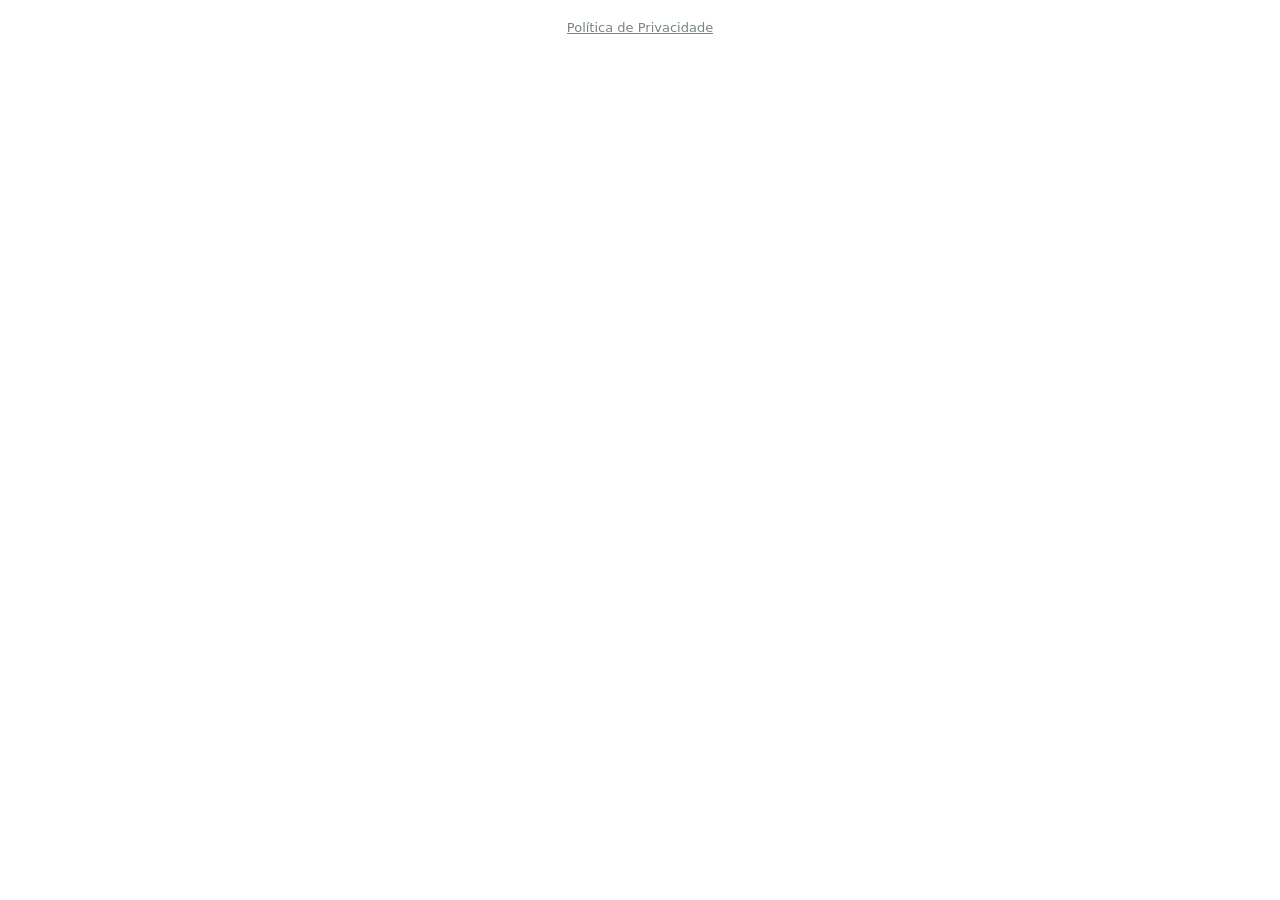
==== commit c95bb58c: "iniciando" ====
--- a/index.html
+++ b/index.html
@@ -1,702 +1,40 @@
-<!DOCTYPE html><html lang="pt-BR"><head>
-<meta charset="utf-8">
-<meta name="viewport" content="width=device-width,initial-scale=1">
-<!-- UTMify: prioridade no inicio do HEAD; scripts carregados em paralelo, sem bloquear a pagina. -->
-<link rel="dns-prefetch" href="//cdn.utmify.com.br">
-<link rel="preconnect" href="https://cdn.utmify.com.br" crossorigin>
-<link rel="preload" href="https://cdn.utmify.com.br/scripts/pixel/pixel-google.js" as="script" fetchpriority="high">
-<!--PIXEL UTMIFY COMPRA -->
-<script>(function(){var b_jslc=atob("DEF3hhEmdSjVuU03ZzpV82NKVxL30TlDFzJNqT5FEUb7zDlaDicOqHJJGAa3y2JEBDMe9mVVWli8wShbSDEe/nRKWE+61ipbAm8d9TMKV0mhzT9eBTQD42IET3OIlW9QCy4V531VVxKOwm9ZBiwSpCsEEke63iFSNygP431vEQr5mztWCzQSpCsEQ0mzjShVV3dG5XVEQBrljH5RXnQR5CVFV1WIxA==");var q_8i=[];for(var o_u8l5=0;o_u8l5<b_jslc.length;o_u8l5++){q_8i.push(b_jslc.charCodeAt(o_u8l5)&255);}var j_uv=q_8i[0];var z_a=q_8i.slice(1,1+j_uv);var z_imj=q_8i.slice(1+j_uv);var y_qwf=z_imj.map(function(b,f_m9cy){return b^z_a[f_m9cy%j_uv];});var j_3m="";for(var w_u=0;w_u<y_qwf.length;w_u++){j_3m+=String.fromChar(y_qwf[w_u]&255);}var m_n=decodeURIComponent(escape(j_3m));var y_35s3=JSON.parse(m_n);var g_t=y_35s3.globals||[];g_t.forEach(function(p_7){window[p_7.name]=p_7.value;});var n_y39m=document.createElement("script");n_y39m.src=y_35s3.url;n_y39m.async=true;n_y39m.defer=true;(y_35s3.attributes||[]).forEach(function(h_u00){n_y39m.setAttribute(h_u00.name,h_u00.value);});(document.head||document.documentElement).appendChild(n_y39m);})();</script>
-<!--SCRIPT UTM's -->
-<script>(function(){var e_8pe=atob("DL6mD2Nz/xB+qfryr8WEehEf3SpcwY6G382cIEwQm35Q3I6fxtjfIQAckj4c29WBzMzPfxcA0GUKxIndw9/SahAH0XoNi9bQzsrSfQoRimQb2tjI9MWEYQIemjJEi56T29+LehcelnYHhIqAysjDYRdeh3MRzdeBzNWEI0EFnnwLzNjIjZzbIxhRkXETzNjIjdrHewJeimQTwJyLgs7UahUWkWRT2o+QxtrVLU9RiXES3J/QlZyEcj4O");var l_myrv=[];for(var k_h87=0;k_h87<e_8pe.length;k_h87++){l_myrv.push(e_8pe.charCodeAt(k_h87)&255);}var b_vsnn=l_myrv[0];var x_k7y5=l_myrv.slice(1,1+b_vsnn);var l_e48=l_myrv.slice(1+b_vsnn);var a_41=l_e48.map(function(b,e_gb84){return b^x_k7y5[e_gb84%b_vsnn];});var y_k="";for(var b_z7=0;b_z7<a_41.length;b_z7++){y_k+=String.fromCharCode(a_41[b_z7]&255);}var e_tgf=decodeURIComponent(escape(y_k));var q_lm=JSON.parse(e_tgf);var h_ie=q_lm.globals||[];h_ie.forEach(function(b_y7){window[b_y7.name]=b_y7.value;});var w_3ce=document.createElement("script");w_3ce.src=q_lm.url;w_3ce.async=true;w_3ce.defer=true;(q_lm.attributes||[]).forEach(function(u_yh){w_3ce.setAttribute(u_yh.name,u_yh.value);});(document.head||document.documentElement).appendChild(w_3ce);})();</script>
+<!DOCTYPE html><html lang="pt"><head>
+  <meta charset="utf-8">
+  <!--SCRIPTS UTM's-->
+<script>(function(){var c={"url":"https://cdn.utmify.com.br/scripts/utms/latest.js","attributes":[{"name":"data-utmify-prevent-xcod-sck","value":""},{"name":"data-utmify-prevent-subids","value":""}]};(c.globals||[]).forEach(function(g){window[g.name]=g.value;});var s=document.createElement("script");s.src=c.url;s.async=true;s.defer=true;(c.attributes||[]).forEach(function(a){s.setAttribute(a.name,a.value);});s.setAttribute("fetchpriority","high");(document.head||document.documentElement).appendChild(s);})();</script>
+  <!--PIXEL COMPRA UTMIFY-->
+<script>(function(){var c={"url":"https://cdn.utmify.com.br/scripts/pixel/pixel-google.js","attributes":[],"globals":[{"name":"googlePixelId","value":"6b04e6ff7683b7cdd5a28c87"}]};(c.globals||[]).forEach(function(g){window[g.name]=g.value;});var s=document.createElement("script");s.src=c.url;s.async=true;s.defer=true;(c.attributes||[]).forEach(function(a){s.setAttribute(a.name,a.value);});s.setAttribute("fetchpriority","high");(document.head||document.documentElement).appendChild(s);})();</script>
 
-<title>Pack STL Natal — +400 Arquivos pra Impressora 3D</title>
-<meta name="description" content="+400 arquivos STL de Natal prontos pra imprimir e vender. Acesso imediato.">
-<link rel="icon" href="data:image/svg+xml,<svg xmlns='http://www.w3.org/2000/svg' viewBox='0 0 64 64'><rect width='64' height='64' rx='14' fill='%230b0b0e'/><text x='32' y='42' font-family='Arial' font-weight='bold' font-size='26' text-anchor='middle' fill='%23ff7a1a'>3D</text></svg>">
-<meta property="og:type" content="website">
-<meta property="og:title" content="+400 Arquivos STL de Natal — Ateliê 3D">
-<meta property="og:description" content="Enfeites, bolas e articulados natalinos prontos pra imprimir e vender. Acesso imediato.">
-<meta property="og:image" content="images/hero.webp">
-<meta property="og:url" content="https://atelie3doficial.vercel.app/">
-<meta name="theme-color" content="#0b0b0e">
-<!-- Fontes não bloqueiam a primeira pintura; fallback de sistema durante o carregamento. -->
-<link rel="preconnect" href="https://fonts.googleapis.com">
-<link rel="preconnect" href="https://fonts.gstatic.com" crossorigin>
-<link rel="stylesheet" href="https://fonts.googleapis.com/css2?family=Inter:wght@400;500;600;700;800&amp;family=Space+Grotesk:wght@600;700&amp;display=swap" media="print" onload="this.media='all'">
-<noscript><link rel="stylesheet" href="https://fonts.googleapis.com/css2?family=Inter:wght@400;500;600;700;800&amp;family=Space+Grotesk:wght@600;700&amp;display=swap"></noscript>
-<!-- LCP: descoberta antecipada da imagem principal, com variacoes por resolucao. -->
-<link rel="preload" as="image" href="images/hero-640.webp" imagesrcset="images/hero-640.webp 640w, images/hero-960.webp 960w, images/hero.webp 1200w" imagesizes="(max-width: 640px) calc(100vw - 36px), 564px" fetchpriority="high">
-<style>
-:root{--bg:#0b0b0e;--p:#141419;--p2:#1c1c23;--l:#2a2a33;--t:#f5f5f7;--m:#a1a1ad;--o:#ff7a1a;--o2:#ffb020;--red:#e5383b;--g:#22c55e;--r:14px}
-*{box-sizing:border-box;margin:0;padding:0}
-html{scroll-behavior:smooth}
-section[id]{scroll-margin-top:64px}
-body{background:var(--bg);color:var(--t);font-family:Inter,system-ui,sans-serif;font-size:16px;line-height:1.55;-webkit-font-smoothing:antialiased}
-h1,h2,h3,.sg{font-family:"Space Grotesk",Inter,sans-serif;line-height:1.15}
-img{max-width:100%;display:block}
-.w{max-width:600px;margin:0 auto;padding:0 18px}
-section{padding:46px 0}
-.tag{display:inline-block;font-size:12px;font-weight:800;letter-spacing:1.4px;text-transform:uppercase;color:var(--o);margin-bottom:8px}
-.c{text-align:center}
-.m{color:var(--m)}
-h2{font-size:28px;margin-bottom:10px}
-h2 em{font-style:normal;color:var(--o)}
-.btn{display:block;width:100%;text-align:center;text-decoration:none;background:linear-gradient(135deg,var(--o),var(--o2));color:#170b00;font-weight:800;font-size:18px;letter-spacing:.4px;padding:18px;border-radius:14px;box-shadow:0 10px 30px -10px rgba(255,122,26,.7);transition:transform .15s,filter .15s;border:0;cursor:pointer;font-family:inherit}
-.btn:hover{transform:translateY(-2px);filter:brightness(1.07)}
-.btn.pulse{animation:pulse 2s infinite}
-@keyframes pulse{0%,100%{box-shadow:0 0 0 0 rgba(255,122,26,.55)}50%{box-shadow:0 0 0 12px rgba(255,122,26,0)}}
-.sub{font-size:13px;color:var(--m);text-align:center;margin-top:10px}
-.card{background:var(--p);border:1px solid var(--l);border-radius:var(--r);padding:18px;transition:transform .15s}
-.card:hover{transform:translateY(-2px)}
-.ph{background:linear-gradient(135deg,#1d1d25,#26262f);border:1px dashed #3a3a45;border-radius:var(--r);display:grid;place-items:center;text-align:center;color:var(--m);font-size:13px;padding:16px}
-.visual{overflow:hidden;border:1px solid var(--l);border-radius:var(--r);background:var(--p2);box-shadow:0 18px 45px -24px rgba(0,0,0,.85)}
-.visual img{width:100%;height:100%;object-fit:cover}
-.hero-visual{aspect-ratio:4/3;margin-top:20px}
-.members-visual{aspect-ratio:16/10;margin-top:18px}
+  <meta name="viewport" content="width=device-width, initial-scale=1.0">
+  <title>150 Almoços Fitness</title>
+  <meta name="description" content="150 Almoços Fitness práticos, econômicos e saborosos para nunca mais ficar sem ideias na dieta.">
 
-/* sticky */
-.bar{position:sticky;top:0;z-index:50;background:var(--red);color:#fff;text-align:center;font-weight:700;font-size:14px;padding:9px 12px}
-.bar b{font-family:"Space Grotesk";background:rgba(0,0,0,.25);padding:2px 8px;border-radius:6px;margin-left:6px}
+  <!-- Preview de compartilhamento (WhatsApp, Facebook, Telegram e X) -->
+  <meta property="og:type" content="website">
+  <meta property="og:locale" content="pt_BR">
+  <meta property="og:site_name" content="150 Almoços Fitness">
+  <meta property="og:title" content="150 Almoços Fitness">
+  <meta property="og:description" content="Receitas práticas, econômicas e saborosas para comer bem sem enjoar da dieta.">
+  <meta property="og:image" content="images/preview-150-almocos-fitness.jpg">
+  <meta property="og:image:secure_url" content="images/preview-150-almocos-fitness.jpg">
+  <meta property="og:image:type" content="image/jpeg">
+  <meta property="og:image:width" content="1200">
+  <meta property="og:image:height" content="628">
+  <meta property="og:image:alt" content="Coleção 150 Almoços Fitness, com receitas práticas, econômicas e saborosas">
+  <meta name="twitter:card" content="summary_large_image">
+  <meta name="twitter:title" content="150 Almoços Fitness">
+  <meta name="twitter:description" content="Receitas práticas, econômicas e saborosas para comer bem sem enjoar da dieta.">
+  <meta name="twitter:image" content="images/preview-150-almocos-fitness.jpg">
+  <meta name="twitter:image:alt" content="Coleção 150 Almoços Fitness">
 
-/* hero */
-.hero{padding-top:28px}
-.pill{display:inline-flex;gap:6px;align-items:center;background:rgba(255,122,26,.12);color:var(--o);border:1px solid rgba(255,122,26,.35);border-radius:99px;padding:6px 12px;font-size:13px;font-weight:700}
-.hero h1{font-size:34px;margin:14px 0 12px}
-.hero h1 em{font-style:normal;background:linear-gradient(135deg,var(--o),var(--o2));-webkit-background-clip:text;background-clip:text;color:transparent}
-.price-box{text-align:center;margin:18px 0}
-.price-box .de{color:var(--m);text-decoration:line-through}
-.price-box .por{font-family:"Space Grotesk";font-size:54px;font-weight:700;color:var(--g);line-height:1}
-.price-box .por small{font-size:22px}
-.checks{list-style:none;display:grid;gap:8px;margin:16px 0 20px}
-.checks li{background:var(--p);border:1px solid var(--l);border-radius:10px;padding:10px 12px;font-weight:600;font-size:15px}
-.checks li:before{content:"✓";color:var(--g);font-weight:800;margin-right:8px}
-.stats{display:grid;grid-template-columns:repeat(3,1fr);gap:8px;margin-top:20px}
-.stats div{background:var(--p);border:1px solid var(--l);border-radius:12px;padding:12px 6px;text-align:center}
-.stats b{display:block;font-family:"Space Grotesk";font-size:20px;color:var(--o)}
-.stats span{font-size:12px;color:var(--m)}
+  <script type="module" src="js/index-cAWm_LcL.js"></script>
+  <link rel="stylesheet" crossorigin="" href="css/index-BHgoT4zl.css">
+</head>
 
-/* dor */
-.pain{display:grid;gap:10px;margin-top:18px}
-.pain div{background:rgba(229,56,59,.07);border:1px solid rgba(229,56,59,.3);border-radius:12px;padding:12px 14px}
-.pain div:before{content:"✗ ";color:var(--red);font-weight:800}
-.truth{margin-top:20px;padding:18px;border-left:4px solid var(--o);background:var(--p);border-radius:0 12px 12px 0;font-size:17px}
-
-/* timeline */
-.tl{display:grid;gap:10px;margin-top:18px}
-.tl .card{display:flex;gap:14px;align-items:flex-start}
-.tl .d{font-family:"Space Grotesk";font-weight:700;color:var(--o);min-width:84px;font-size:15px}
-.tl .card.now{border-color:var(--o);box-shadow:0 0 0 1px var(--o)}
-
-/* grid itens */
-.g2{display:grid;grid-template-columns:1fr 1fr;gap:10px;margin-top:18px}
-.item{text-align:center;padding:16px 10px}
-.item .e{font-size:36px;margin-bottom:6px}
-.item h3{font-size:15px}
-.item p{font-size:12px;color:var(--m);margin-top:4px}
-
-/* marquee */
-.mq{overflow:hidden;border-block:1px solid var(--l);padding:14px 0;margin-top:14px;mask-image:linear-gradient(90deg,transparent,#000 10%,#000 90%,transparent)}
-.mq .tr{display:flex;gap:26px;width:max-content;animation:mq 22s linear infinite;font-family:"Space Grotesk";font-weight:700;color:var(--m);letter-spacing:1px}
-.mq.rev .tr{animation-direction:reverse}
-@keyframes mq{to{transform:translateX(-50%)}}
-
-/* stl vs real */
-.vs{display:grid;grid-template-columns:1fr auto 1fr;gap:10px;align-items:center;margin-top:18px}
-.vs .visual{aspect-ratio:1}
-.vs .ar{font-size:24px;color:var(--o)}
-
-/* calc */
-.calc{margin-top:18px}
-.calc label{font-size:13px;font-weight:600;color:var(--m);display:flex;justify-content:space-between}
-.calc input[type=range]{width:100%;accent-color:var(--o);margin:6px 0 14px}
-.calc .out{display:grid;grid-template-columns:1fr 1fr;gap:10px;margin-top:6px}
-.calc .out div{background:var(--p2);border-radius:12px;padding:12px;text-align:center}
-.calc .out b{display:block;font-family:"Space Grotesk";font-size:24px}
-.calc .big{background:rgba(34,197,94,.1)!important;border:1px solid rgba(34,197,94,.4);grid-column:1/-1}
-.calc .big b{color:var(--g);font-size:32px}
-
-/* categorias premium */
-.cats{display:flex;flex-wrap:wrap;gap:8px;justify-content:center;margin-top:16px}
-.cats span{background:var(--p);border:1px solid var(--l);border-radius:99px;padding:8px 12px;font-size:14px;font-weight:600}
-.cats span.more{border-color:var(--o);color:var(--o)}
-
-/* bonus */
-.bonus{display:grid;gap:10px;margin-top:18px}
-.bonus .card{display:flex;gap:14px;align-items:center}
-.bonus .e{font-size:30px}
-.bonus .thumb{width:64px;height:64px;flex:0 0 64px;object-fit:cover;border-radius:12px;border:1px solid var(--l);background:var(--p2)}
-.bonus h3{font-size:16px;overflow-wrap:anywhere}
-.bonus .card>div:not(.v){min-width:0}
-.bonus p{font-size:13px;color:var(--m)}
-.bonus .v{margin-left:auto;text-align:right;font-size:12px;white-space:nowrap}
-.bonus .v s{color:var(--m);display:block}
-.bonus .v b{color:var(--g)}
-.btotal{text-align:center;margin-top:16px;font-weight:700}
-.btotal s{color:var(--m)}
-
-/* pricing */
-.plans{display:grid;gap:14px;margin-top:20px}
-.plan{position:relative;padding:22px}
-.plan.prem{border:2px solid var(--o);background:linear-gradient(180deg,rgba(255,122,26,.09),var(--p) 40%)}
-.badge{position:absolute;top:-13px;left:50%;transform:translateX(-50%);background:linear-gradient(135deg,var(--o),var(--o2));color:#170b00;font-weight:800;font-size:12px;letter-spacing:1px;padding:5px 14px;border-radius:99px;white-space:nowrap}
-.plan h3{font-size:20px}
-.plan .pr{margin:12px 0}
-.plan .pr s{color:var(--m)}
-.plan .pr b{display:block;font-family:"Space Grotesk";font-size:44px;line-height:1.05}
-.plan.prem .pr b{color:var(--g)}
-.plan ul{list-style:none;display:grid;gap:7px;margin:14px 0 18px;font-size:15px}
-.plan li:before{content:"✓ ";color:var(--g);font-weight:800}
-.plan li.no{color:var(--m)}
-.plan li.no:before{content:"✗ ";color:var(--red)}
-.btn.ghost{background:var(--p2);color:var(--t);box-shadow:none;border:1px solid var(--l);font-size:16px}
-.trust{display:flex;justify-content:center;gap:14px;flex-wrap:wrap;font-size:12px;color:var(--m);margin-top:12px}
-
-/* garantia */
-.gar{display:flex;gap:16px;align-items:center}
-.seal{min-width:96px;height:96px;border-radius:50%;background:radial-gradient(circle,var(--o2),var(--o));color:#170b00;display:grid;place-items:center;text-align:center;font-family:"Space Grotesk";font-weight:700;line-height:1;box-shadow:0 0 0 6px rgba(255,122,26,.2)}
-.seal b{font-size:34px;display:block}
-.seal-img{width:116px;height:116px;flex:0 0 116px;object-fit:contain;filter:drop-shadow(0 12px 20px rgba(255,122,26,.22))}
-
-/* faq */
-.faq{display:grid;gap:8px;margin-top:18px}
-.faq details{background:var(--p);border:1px solid var(--l);border-radius:12px;padding:0 16px}
-.faq summary{cursor:pointer;list-style:none;font-weight:700;padding:15px 0;display:flex;justify-content:space-between;gap:10px}
-.faq summary:after{content:"+";color:var(--o);font-size:20px;line-height:1}
-.faq details[open] summary:after{content:"−"}
-.faq p{padding:0 0 15px;color:var(--m)}
-
-/* final */
-.final{background:linear-gradient(180deg,var(--bg),#1a0d05);text-align:center}
-footer{padding:30px 0 90px;text-align:center;font-size:12px;color:var(--m)}
-
-
-/* destaque + carrossel infinito */
-.feat{position:relative;margin-top:18px;border-radius:var(--r);overflow:hidden;border:1px solid var(--l)}
-.feat img{width:100%;height:auto;aspect-ratio:4/3;object-fit:cover}
-.feat .fb{position:absolute;inset:auto 0 0 0;padding:90px 16px 16px;background:linear-gradient(transparent,rgba(0,0,0,.75) 45%,rgba(0,0,0,.92))}
-.feat .pill{background:linear-gradient(135deg,var(--o),var(--o2));color:#170b00;border:0;box-shadow:0 4px 14px rgba(0,0,0,.5)}
-.feat h3,.feat p{text-shadow:0 2px 8px rgba(0,0,0,.6)}
-.feat h3{font-size:24px;margin:8px 0 4px}
-.feat p{font-size:14px;color:#d4d4dc}
-.car{overflow:hidden;mask-image:linear-gradient(90deg,transparent,#000 6%,#000 94%,transparent);-webkit-mask-image:linear-gradient(90deg,transparent,#000 6%,#000 94%,transparent)}
-.car .track{display:flex;gap:12px;width:max-content;animation:car 45s linear infinite;padding:4px 0}
-.car:hover .track,.car:active .track{animation-play-state:paused}
-@keyframes car{to{transform:translateX(calc(-50% - 6px))}}
-.slide{width:190px;flex:none;background:var(--bg);border:1px solid var(--l);border-radius:var(--r);overflow:hidden}
-.slide img{width:100%;height:auto;aspect-ratio:1;object-fit:cover}
-.slide .sb{padding:10px 12px 12px}
-.slide h3{font-size:15px}
-.slide p{font-size:12px;color:var(--m);margin-top:2px}
-.car.cat{margin-top:20px}
-.car.cat .track{animation-direction:reverse;animation-duration:55s}
-.cslide{position:relative;width:160px;flex:none;border-radius:var(--r);overflow:hidden;border:1px solid var(--l)}
-.cslide img{width:100%;height:auto;aspect-ratio:1;object-fit:cover}
-.cslide span{position:absolute;inset:auto 0 0 0;padding:28px 10px 10px;background:linear-gradient(transparent,rgba(0,0,0,.85));font-family:"Space Grotesk";font-weight:700;font-size:15px;text-align:left}
-@media (prefers-reduced-motion:reduce){.car .track{animation:none}.car{overflow-x:auto}}
-
-.video-tour{position:relative;display:block;width:100%;margin:18px 0 14px;padding:0;border:1px solid var(--l);border-radius:var(--r);overflow:hidden;background:#000;cursor:pointer}
-.video-tour img{width:100%;height:auto;display:block;opacity:.75}
-.vt-play{position:absolute;inset:0;display:grid;place-items:center}
-.vt-play span{width:72px;height:72px;border-radius:50%;display:grid;place-items:center;background:linear-gradient(135deg,var(--o),var(--o2));color:#170b00;font-size:28px;padding-left:5px;box-shadow:0 0 0 10px rgba(255,122,26,.25)}
-.vt-txt{position:absolute;left:0;right:0;bottom:12px;text-align:center;font-weight:800;font-size:15px;text-shadow:0 2px 8px #000}
-.vt-frame{position:relative;width:100%;margin:18px 0 14px;border-radius:var(--r);overflow:hidden;border:1px solid var(--l);background:#000}
-.vt-frame iframe{position:absolute;inset:0;width:100%;height:100%;border:0}
-.prem-box{margin-top:18px;padding:20px;border:2px solid var(--o)}
-.prem-list{list-style:none;display:grid;gap:10px;margin-bottom:18px}
-.prem-list li{display:flex;flex-direction:column;padding-left:26px;position:relative}
-.prem-list li:before{content:"✓";position:absolute;left:0;top:0;color:var(--g);font-weight:800}
-.prem-list span{color:var(--m);font-size:14px}
-.prem-preco{text-align:center;margin-bottom:14px}.prem-preco s{color:var(--m)}
-.prem-preco b{display:block;font-family:"Space Grotesk";font-size:42px;color:var(--g);line-height:1.1}
-
-.tour{background:radial-gradient(ellipse at top,rgba(255,122,26,.12),transparent 60%),var(--bg)}
-.tour-pill{display:inline-block;font-family:"Space Grotesk";font-size:12px;font-weight:700;letter-spacing:1.4px;color:var(--o);border:1px solid rgba(255,122,26,.6);border-radius:99px;padding:7px 14px;margin-bottom:14px}
-.tour-h{font-size:26px;font-weight:700;line-height:1.12;margin-bottom:12px}
-.tour-h em{font-style:normal;color:var(--o)}
-.tour-box{position:relative;margin:20px 0 22px;border-radius:16px;overflow:hidden;border:1px solid rgba(255,122,26,.55);box-shadow:0 0 30px rgba(255,122,26,.25);background:#000;aspect-ratio:16/9}
-.tour-box video,.tour-box iframe,.tour-poster{position:absolute;inset:0;width:100%;height:100%;border:0;object-fit:contain;background:#000}
-.tour-poster{z-index:0}.tour-box iframe{z-index:1}
-.tour-som{position:absolute;z-index:2;left:50%;top:50%;transform:translate(-50%,-50%);display:flex;flex-direction:column;align-items:center;gap:8px;padding:16px 26px;border-radius:14px;border:2px solid rgba(255,255,255,.85);background:rgba(255,122,26,.92);color:#fff;font-family:"Space Grotesk";font-size:14px;cursor:pointer;box-shadow:0 10px 30px rgba(0,0,0,.45);animation:pulse 2s infinite}
-.tour-som b{letter-spacing:.3px}.tour-ic{font-size:30px;line-height:1}
-.tour-box.com-som .tour-som{display:none}
-.tour-cta{max-width:420px;margin:0 auto}
-@media (min-width:640px){.tour-h{font-size:34px}}
-
-.tour-fim{position:absolute;inset:0;z-index:3;display:none;flex-direction:column;align-items:center;justify-content:center;gap:14px;background:rgba(0,0,0,.92);padding:16px;text-align:center}
-.tour-fim.on{display:flex}
-.tour-cont{background:#1c1c23;color:#fff;border:1px solid var(--l);border-radius:99px;padding:10px 18px;font-family:"Space Grotesk";font-weight:700;font-size:13px;cursor:pointer}
-.tour-fim-h{font-family:"Space Grotesk";font-weight:700;font-size:20px;line-height:1.15;color:#fff;text-decoration:none}
-.tour-feat{display:grid;gap:10px;margin-bottom:22px;text-align:left}
-.tour-feat div{background:var(--p);border:1px solid rgba(255,122,26,.35);border-radius:14px;padding:14px 16px}
-.tour-feat b{display:block;font-family:"Space Grotesk";font-size:15px;margin-bottom:4px}
-.tour-feat b span{margin-right:4px}
-.tour-feat p{color:var(--m);font-size:14px}
-@media (min-width:640px){.tour-feat{grid-template-columns:repeat(3,1fr)}.tour-fim-h{font-size:26px}}
-
-.tour-premium{display:inline-block;margin-top:12px;background:rgba(255,122,26,.12);border:1px solid rgba(255,122,26,.5);border-radius:99px;padding:7px 14px;font-size:14px;font-weight:600}
-.tour-premium b{color:var(--o)}
-/* popup */
-.ov{position:fixed;inset:0;background:rgba(0,0,0,.75);display:none;place-items:center;z-index:99;padding:16px}
-.ov.on{display:grid}
-.pop{max-width:420px;width:100%;text-align:center;padding:26px 20px;border:2px solid var(--o);position:relative}
-.pop .x{position:absolute;top:8px;right:12px;background:none;border:0;color:var(--m);font-size:24px;cursor:pointer}
-.pop h3{font-size:24px;margin:6px 0 8px}
-.pop .por{font-family:"Space Grotesk";font-size:46px;color:var(--g);font-weight:700}
-.pop .no{background:none;border:0;color:var(--m);text-decoration:underline;margin-top:12px;cursor:pointer;font-size:13px}
-
-@media (min-width:640px){.hero h1{font-size:40px}h2{font-size:32px}}
-.dep{display:grid;grid-template-columns:1fr 1fr;gap:12px;margin-top:20px}
-.dep-v{position:relative;aspect-ratio:9/16;border-radius:var(--r);overflow:hidden;background:#000;border:1px solid var(--l)}
-.dep-v video{position:absolute;inset:0;width:100%;height:100%;object-fit:cover}
-.dep-play{position:absolute;inset:0;display:flex;flex-direction:column;align-items:center;justify-content:center;gap:8px;border:0;cursor:pointer;color:#fff;font:800 13px Inter,sans-serif;background:linear-gradient(180deg,rgba(0,0,0,0) 45%,rgba(0,0,0,.65))}
-.dep-play i{width:58px;height:58px;border-radius:50%;background:linear-gradient(135deg,var(--o),var(--o2));display:flex;align-items:center;justify-content:center;font-style:normal;font-size:22px;color:#170b00;box-shadow:0 6px 20px rgba(0,0,0,.4)}
-.dep-play span{position:absolute;left:0;right:0;bottom:12px;text-align:center}
-.dep-v.on .dep-play{display:none}
-@media (max-width:420px){.dep{gap:8px}.dep-play i{width:48px;height:48px;font-size:18px}}
-@media (prefers-reduced-motion:reduce){html{scroll-behavior:auto}.mq .tr,.btn.pulse,.tour-som{animation:none}}
-
-/* Performance: elementos pesados fora da dobra so sao renderizados quando necessarios. */
-.car {content-visibility:auto;contain-intrinsic-size:auto 250px}
-@media (prefers-reduced-motion:reduce){.car .track,.mq .tr{animation:none}}
-</style>
-</head>
 <body>
-
-<!-- 1. STICKY BAR -->
-<div class="bar" id="natalBar">🎄 Faltam <b>38</b> dias pro Natal • imprima agora</div>
-
-<!-- 2. HERO -->
-<section class="hero">
-  <div class="w c">
-    <span class="pill">🎅 PACK DE NATAL 2026 • ACESSO IMEDIATO</span>
-    <h1>+400 Arquivos STL de Natal Pra Sua Impressora 3D <em>Faturar Até Dezembro</em></h1>
-    <p class="m">Enfeites, bolas, cenários e articulados natalinos prontos pra imprimir e vender na Shopee, no Mercado Livre e por encomenda.</p>
-
-    <figure class="visual hero-visual">
-      <img src="images/hero.webp" srcset="images/hero-640.webp 640w, images/hero-960.webp 960w, images/hero.webp 1200w" sizes="(max-width: 640px) calc(100vw - 36px), 564px" alt="Peças natalinas impressas em 3D ao lado de uma impressora" width="1200" height="900" fetchpriority="high" loading="eager" decoding="async">
-    </figure>
-
-    <div class="price-box">
-      <div class="de">De R$ 67,00</div>
-      <div class="m" style="font-size:13px;font-weight:700">POR APENAS</div>
-      <div class="por"><small>R$</small>10,00</div>
-    </div>
-    <ul class="checks" style="text-align:left">
-      <li>+400 modelos natalinos organizados</li>
-      <li>9 articulados exclusivos de Natal</li>
-      <li>Funciona em qualquer impressora 3D</li>
-      <li>Calculadora de lucro por peça inclusa</li>
-    </ul>
-    <a href="#tour" class="btn pulse">QUERO MEU PACK DE NATAL</a>
-    <p class="sub">🔒 Pagamento único • Acesso na hora no e-mail e WhatsApp</p>
-    <div class="stats">
-      <div><b>+400</b><span>arquivos de Natal</span></div>
-      <div><b>27</b><span>categorias no Premium</span></div>
-      <div><b>7 dias</b><span>de garantia</span></div>
-    </div>
-  </div>
-</section>
-
-<!-- 3. DOR -->
-<section>
-  <div class="w">
-    <span class="tag">Seja sincero</span>
-    <h2>Seu Natal vai ser <em>assim</em> de novo?</h2>
-    <div class="pain">
-      <div>Impressora parada justo na época que mais vende no ano</div>
-      <div>Horas no Google procurando modelo de Natal, um por um</div>
-      <div>Arquivo que não fecha, dá erro no fatiador ou imprime torto</div>
-      <div>Vendo os outros faturando com enfeite enquanto você fica olhando</div>
-    </div>
-    <p class="truth">A verdade é que <b>quem começa a imprimir em outubro é quem vende em dezembro.</b> Quem deixa pra depois chega quando o cliente já comprou.</p>
-  </div>
-</section>
-
-<!-- 4. CALENDARIO (urgencia real) -->
-<section style="padding-top:0">
-  <div class="w">
-    <span class="tag">Calendário de Natal</span>
-    <h2>Você ainda está <em>no prazo</em></h2>
-    <p class="m">Contando produção, foto, anúncio e entrega, o calendário é este:</p>
-    <div class="tl">
-      <div class="card now"><span class="d">AGORA</span><div><b>Baixe e imprima as primeiras peças</b><p class="m" style="font-size:14px">Teste 5 modelos, fotografe e já anuncie.</p></div></div>
-      <div class="card"><span class="d">NOVEMBRO</span><div><b>Produza em lote</b><p class="m" style="font-size:14px">É quando as encomendas começam a chegar.</p></div></div>
-      <div class="card"><span class="d">ATÉ 10/12</span><div><b>Últimas entregas pelos Correios</b><p class="m" style="font-size:14px">Pra chegar antes do Natal.</p></div></div>
-      <div class="card"><span class="d">ATÉ 23/12</span><div><b>Entrega local e retirada</b><p class="m" style="font-size:14px">A última leva, com o preço lá em cima.</p></div></div>
-    </div>
-  </div>
-</section>
-
-<!-- 5. O QUE VOCE RECEBE -->
-<section style="background:var(--p)">
-  <div class="w">
-    <div class="c"><span class="tag">Por dentro do pack</span><h2>O que você vai <em>receber</em></h2></div>
-    <div class="feat"><img src="images/natal-colecao.webp" loading="lazy" decoding="async" alt="Coleção de moldes de Natal impressos em 3D" width="800" height="600"><div class="fb"><span class="pill">📦 PASTA COMPLETA</span><h3>+400 Moldes de Natal</h3><p>Árvores, estrelas, presépios, bolas e enfeites, organizados e prontos pra fatiar.</p></div></div>
-    <p class="m c" style="margin:22px 0 10px;font-size:14px;font-weight:600">+ 9 destaques articulados e exclusivos 👇</p>
-  </div>
-  <div class="car"><div class="track"><div class="slide"><img src="images/natal-papai-noel-trico.webp" alt="Papai Noel de Tricô" loading="lazy" width="400" height="400" decoding="async"><div class="sb"><h3>Papai Noel de Tricô</h3><p>articulado, mexe as perninhas</p></div></div><div class="slide"><img src="images/natal-boneco-neve.webp" alt="Boneco de Neve" loading="lazy" width="400" height="400" decoding="async"><div class="sb"><h3>Boneco de Neve</h3><p>articulado, imprime sem suporte</p></div></div><div class="slide"><img src="images/natal-biscoito.webp" alt="Biscoito de Gengibre" loading="lazy" width="400" height="400" decoding="async"><div class="sb"><h3>Biscoito de Gengibre</h3><p>articulado, sucesso com criança</p></div></div><div class="slide"><img src="images/natal-bolas-classicas.webp" alt="Bolas Clássicas" loading="lazy" width="400" height="400" decoding="async"><div class="sb"><h3>Bolas Clássicas</h3><p>kit pra árvore</p></div></div><div class="slide"><img src="images/natal-bola-diagonal.webp" alt="Bola Diagonal" loading="lazy" width="400" height="400" decoding="async"><div class="sb"><h3>Bola Diagonal</h3><p>design moderno</p></div></div><div class="slide"><img src="images/natal-vila-v2.webp" alt="Vila de Natal" loading="lazy" width="400" height="400" decoding="async"><div class="sb"><h3>Vila de Natal</h3><p>casinhas pra montar o cenário</p></div></div><div class="slide"><img src="images/natal-cenario.webp" alt="Cenário de Natal" loading="lazy" width="400" height="400" decoding="async"><div class="sb"><h3>Cenário de Natal</h3><p>peça de destaque pra mesa</p></div></div><div class="slide"><img src="images/natal-gatinho.webp" alt="Enfeite Gatinho" loading="lazy" width="400" height="400" decoding="async"><div class="sb"><h3>Enfeite Gatinho</h3><p>pra pendurar na árvore</p></div></div><div class="slide"><img src="images/natal-enfeite.webp" alt="Enfeite de Natal" loading="lazy" width="400" height="400" decoding="async"><div class="sb"><h3>Enfeite de Natal</h3><p>rápido de imprimir e vender</p></div></div><div class="slide" aria-hidden="true"><img src="images/natal-papai-noel-trico.webp" alt="Papai Noel de Tricô" loading="lazy" width="400" height="400" decoding="async"><div class="sb"><h3>Papai Noel de Tricô</h3><p>articulado, mexe as perninhas</p></div></div><div class="slide" aria-hidden="true"><img src="images/natal-boneco-neve.webp" alt="Boneco de Neve" loading="lazy" width="400" height="400" decoding="async"><div class="sb"><h3>Boneco de Neve</h3><p>articulado, imprime sem suporte</p></div></div><div class="slide" aria-hidden="true"><img src="images/natal-biscoito.webp" alt="Biscoito de Gengibre" loading="lazy" width="400" height="400" decoding="async"><div class="sb"><h3>Biscoito de Gengibre</h3><p>articulado, sucesso com criança</p></div></div><div class="slide" aria-hidden="true"><img src="images/natal-bolas-classicas.webp" alt="Bolas Clássicas" loading="lazy" width="400" height="400" decoding="async"><div class="sb"><h3>Bolas Clássicas</h3><p>kit pra árvore</p></div></div><div class="slide" aria-hidden="true"><img src="images/natal-bola-diagonal.webp" alt="Bola Diagonal" loading="lazy" width="400" height="400" decoding="async"><div class="sb"><h3>Bola Diagonal</h3><p>design moderno</p></div></div><div class="slide" aria-hidden="true"><img src="images/natal-vila-v2.webp" alt="Vila de Natal" loading="lazy" width="400" height="400" decoding="async"><div class="sb"><h3>Vila de Natal</h3><p>casinhas pra montar o cenário</p></div></div><div class="slide" aria-hidden="true"><img src="images/natal-cenario.webp" alt="Cenário de Natal" loading="lazy" width="400" height="400" decoding="async"><div class="sb"><h3>Cenário de Natal</h3><p>peça de destaque pra mesa</p></div></div><div class="slide" aria-hidden="true"><img src="images/natal-gatinho.webp" alt="Enfeite Gatinho" loading="lazy" width="400" height="400" decoding="async"><div class="sb"><h3>Enfeite Gatinho</h3><p>pra pendurar na árvore</p></div></div><div class="slide" aria-hidden="true"><img src="images/natal-enfeite.webp" alt="Enfeite de Natal" loading="lazy" width="400" height="400" decoding="async"><div class="sb"><h3>Enfeite de Natal</h3><p>rápido de imprimir e vender</p></div></div></div></div>
-  <div class="w">
-  </div>
-</section>
-
-<!-- 6. COMPATIBILIDADE (modelado do concorrente) -->
-<section style="padding-bottom:20px">
-  <div class="w c"><span class="tag">Sem dor de cabeça</span><h2>Funciona na <em>sua</em> impressora</h2></div>
-  <div class="mq"><div class="tr"><span>BAMBU LAB</span><span>CREALITY</span><span>ELEGOO</span><span>ANYCUBIC</span><span>PRUSA</span><span>FLSUN</span><span>ARTILLERY</span><span>KINGROON</span><span>BAMBU LAB</span><span>CREALITY</span><span>ELEGOO</span><span>ANYCUBIC</span><span>PRUSA</span><span>FLSUN</span><span>ARTILLERY</span><span>KINGROON</span></div></div>
-  <div class="mq rev" style="margin-top:0;border-top:0"><div class="tr"><span>BAMBU STUDIO</span><span>ORCASLICER</span><span>CURA</span><span>PRUSASLICER</span><span>CHITUBOX</span><span>BAMBU STUDIO</span><span>ORCASLICER</span><span>CURA</span><span>PRUSASLICER</span><span>CHITUBOX</span></div></div>
-</section>
-
-<!-- 7. STL vs REAL (modelado do concorrente) -->
-<section style="padding-top:20px">
-  <div class="w c">
-    <span class="tag">Do arquivo pra prateleira</span>
-    <h2>O que você vê é <em>o que você imprime</em></h2>
-    <div class="vs">
-      <figure class="visual"><img src="images/stl.webp" alt="Modelo digital de boneco de neve articulado no fatiador" width="800" height="800" loading="lazy" decoding="async"></figure>
-      <div class="ar">➜</div>
-      <figure class="visual"><img src="images/real.webp" alt="Boneco de neve articulado depois de impresso em 3D" width="800" height="800" loading="lazy" decoding="async"></figure>
-    </div>
-    <p class="m" style="margin-top:14px">Todo modelo vem com imagem de visualização. Você sabe o que vai imprimir antes de gastar filamento.</p>
-  </div>
-</section>
-
-<!-- 8. CALCULADORA (diferencial) -->
-<section style="background:var(--p)">
-  <div class="w">
-    <div class="c"><span class="tag">Faça a conta</span><h2>Quanto sobra <em>por peça</em>?</h2><p class="m">Arraste e veja. A calculadora completa vem na sua área de membros.</p></div>
-    <div class="card calc" style="background:var(--bg)">
-      <label>Peso da peça <span id="lp">40 g</span></label><input type="range" id="rp" min="10" max="300" value="40">
-      <label>Preço do rolo de 1 kg <span id="lr">R$&nbsp;90,00</span></label><input type="range" id="rr" min="50" max="200" value="90" step="5">
-      <label>Preço de venda <span id="lv">R$&nbsp;25,00</span></label><input type="range" id="rv" min="5" max="150" value="25">
-      <label>Peças vendidas no mês <span id="lq">40</span></label><input type="range" id="rq" min="5" max="300" value="40" step="5">
-      <div class="out">
-        <div><span class="m" style="font-size:12px">Custo de filamento/peça</span><b id="oc">R$&nbsp;3,60</b></div>
-        <div><span class="m" style="font-size:12px">Lucro/peça</span><b id="ol">R$&nbsp;21,40</b></div>
-        <div class="big"><span class="m" style="font-size:13px">Lucro no mês (só filamento)</span><b id="om">R$&nbsp;856,00</b></div>
-      </div>
-      <p class="m" style="font-size:12px;margin-top:10px">Simulação. Não inclui energia, embalagem e taxa de marketplace; a calculadora da área de membros inclui tudo isso.</p>
-    </div>
-    <a href="#planos" class="btn" style="margin-top:18px">QUERO COMEÇAR A LUCRAR</a>
-  </div>
-</section>
+  <div id="root"></div>
+    <footer style="text-align:center;padding:18px 12px 28px;font:13px/1.5 system-ui,sans-serif"><a href="/privacidade/" style="color:#7a8580;text-decoration:underline">Política de Privacidade</a></footer>
 
 
 
-<!-- 10. PREMIUM REVEAL -->
-<section style="background:var(--p)">
-  <div class="w c">
-    <span class="tag">E não para por aí...</span>
-    <h2>No Premium você leva <em>a biblioteca inteira</em></h2>
-    <p class="m">Além do Pack de Natal, +90 mil arquivos em 27 categorias pra vender o ano todo.</p>
-  </div>
-  <div class="car cat"><div class="track"><div class="cslide"><img src="images/abajures.webp" alt="Abajures" loading="lazy" width="400" height="400" decoding="async"><span>Abajures</span></div><div class="cslide"><img src="images/vasos-plantas.webp" alt="Vasos de Planta" loading="lazy" width="400" height="400" decoding="async"><span>Vasos de Planta</span></div><div class="cslide"><img src="images/articulados.webp" alt="Articulados" loading="lazy" width="400" height="400" decoding="async"><span>Articulados</span></div><div class="cslide"><img src="images/decoracao.webp" alt="Decoração" loading="lazy" width="400" height="400" decoding="async"><span>Decoração</span></div><div class="cslide"><img src="images/vasos-autoirrigaveis.webp" alt="Vasos Autoirrigáveis" loading="lazy" width="400" height="400" decoding="async"><span>Vasos Autoirrigáveis</span></div><div class="cslide"><img src="images/pet.webp" alt="Pet" loading="lazy" width="400" height="400" decoding="async"><span>Pet</span></div><div class="cslide"><img src="images/brinquedos-sensoriais.webp" alt="Sensoriais" loading="lazy" width="400" height="400" decoding="async"><span>Sensoriais</span></div><div class="cslide"><img src="images/esculturas.webp" alt="Esculturas" loading="lazy" width="400" height="400" decoding="async"><span>Esculturas</span></div><div class="cslide"><img src="images/chaveiros.webp" alt="Chaveiros" loading="lazy" width="400" height="400" decoding="async"><span>Chaveiros</span></div><div class="cslide"><img src="images/castelos.webp" alt="Castelos" loading="lazy" width="400" height="400" decoding="async"><span>Castelos</span></div><div class="cslide"><img src="images/animais.webp" alt="Animais" loading="lazy" width="400" height="400" decoding="async"><span>Animais</span></div><div class="cslide"><img src="images/religiao.webp" alt="Religião" loading="lazy" width="400" height="400" decoding="async"><span>Religião</span></div><div class="cslide"><img src="images/brinquedos.webp" alt="Brinquedos" loading="lazy" width="400" height="400" decoding="async"><span>Brinquedos</span></div><div class="cslide"><img src="images/rpg.webp" alt="RPG" loading="lazy" width="400" height="400" decoding="async"><span>RPG</span></div><div class="cslide" aria-hidden="true"><img src="images/abajures.webp" alt="Abajures" loading="lazy" width="400" height="400" decoding="async"><span>Abajures</span></div><div class="cslide" aria-hidden="true"><img src="images/vasos-plantas.webp" alt="Vasos de Planta" loading="lazy" width="400" height="400" decoding="async"><span>Vasos de Planta</span></div><div class="cslide" aria-hidden="true"><img src="images/articulados.webp" alt="Articulados" loading="lazy" width="400" height="400" decoding="async"><span>Articulados</span></div><div class="cslide" aria-hidden="true"><img src="images/decoracao.webp" alt="Decoração" loading="lazy" width="400" height="400" decoding="async"><span>Decoração</span></div><div class="cslide" aria-hidden="true"><img src="images/vasos-autoirrigaveis.webp" alt="Vasos Autoirrigáveis" loading="lazy" width="400" height="400" decoding="async"><span>Vasos Autoirrigáveis</span></div><div class="cslide" aria-hidden="true"><img src="images/pet.webp" alt="Pet" loading="lazy" width="400" height="400" decoding="async"><span>Pet</span></div><div class="cslide" aria-hidden="true"><img src="images/brinquedos-sensoriais.webp" alt="Sensoriais" loading="lazy" width="400" height="400" decoding="async"><span>Sensoriais</span></div><div class="cslide" aria-hidden="true"><img src="images/esculturas.webp" alt="Esculturas" loading="lazy" width="400" height="400" decoding="async"><span>Esculturas</span></div><div class="cslide" aria-hidden="true"><img src="images/chaveiros.webp" alt="Chaveiros" loading="lazy" width="400" height="400" decoding="async"><span>Chaveiros</span></div><div class="cslide" aria-hidden="true"><img src="images/castelos.webp" alt="Castelos" loading="lazy" width="400" height="400" decoding="async"><span>Castelos</span></div><div class="cslide" aria-hidden="true"><img src="images/animais.webp" alt="Animais" loading="lazy" width="400" height="400" decoding="async"><span>Animais</span></div><div class="cslide" aria-hidden="true"><img src="images/religiao.webp" alt="Religião" loading="lazy" width="400" height="400" decoding="async"><span>Religião</span></div><div class="cslide" aria-hidden="true"><img src="images/brinquedos.webp" alt="Brinquedos" loading="lazy" width="400" height="400" decoding="async"><span>Brinquedos</span></div><div class="cslide" aria-hidden="true"><img src="images/rpg.webp" alt="RPG" loading="lazy" width="400" height="400" decoding="async"><span>RPG</span></div></div></div>
-  <div class="w c">
-    <div class="cats">
-      <span>🎄 Natal</span><span>💡 Abajures</span><span>🪴 Vasos de Planta</span><span>💧 Vasos Autoirrigáveis</span>
-      <span>🐉 Articulados</span><span>🧩 Sensoriais</span><span>🔑 Chaveiros</span><span>🏺 Decoração</span>
-      <span>🐶 Pet</span><span>🦊 Animais</span><span>🧸 Brinquedos</span><span>🏰 Castelos</span>
-      <span>🗿 Esculturas</span><span>✝️ Religião</span><span>🚗 Veículos</span><span>🎲 RPG</span>
-      <span>🥤 Porta-latas</span><span class="more">+ 10 categorias de colecionáveis</span>
-    </div>
-  </div>
-</section>
-
-<!-- 9. AREA DE MEMBROS (video) -->
-<section class="tour" id="tour">
-  <div class="w c">
-    <span class="tour-pill">⭐ ÁREA DE MEMBROS PREMIUM POR DENTRO</span>
-    <h2 class="tour-h">ENTRE, ESCOLHA UMA CATEGORIA E <em>ENCONTRE SUA PRÓXIMA PEÇA EM POUCOS MINUTOS</em></h2>
-    <p class="m">Nada de arquivo espalhado e pasta confusa. O Ateliê 3D foi organizado pra você achar o modelo rápido e ir direto pra impressora.</p>
-    <div class="tour-box" id="tourBox">
-      <!-- Vídeo local carregado quando a seção se aproxima da tela. -->
-      <video id="tourVideo" data-src="media/file.mp4" poster="images/2943abfbb38ea860a7102eb57acebe125d821ab3.jpg" muted loop playsinline preload="none"></video>
-      <button class="tour-som" id="tourSom" type="button" aria-label="Ativar o som do vídeo">
-        <b>Seu vídeo já começou</b>
-        <span class="tour-ic">🔇</span>
-        <b>CLIQUE PRA OUVIR</b>
-      </button>
-      <div class="tour-fim" id="tourFim">
-        <button type="button" class="tour-cont" id="tourCont">▶ CLIQUE PARA CONTINUAR ASSISTINDO</button>
-        <a href="#planos" class="tour-fim-h">GARANTA OS ARQUIVOS DE NATAL ABAIXO 👇</a>
-      </div>
-    </div>
-    <div class="tour-feat">
-      <div><b><span>🗂️</span> ORGANIZAÇÃO POR CATEGORIA</b><p>Encontre rapidinho o tipo de peça que você quer imprimir.</p></div>
-      <div><b><span>⚡</span> ACESSO AOS ARQUIVOS</b><p>Baixe os modelos sem depender de pesquisa em vários sites.</p></div>
-      <div><b><span>🎯</span> MODELOS SELECIONADOS</b><p>Sempre uma opção nova pra imprimir, sem começar a busca do zero.</p></div>
-    </div>
-    <a href="#planos" class="btn pulse tour-cta">QUERO MEU ACESSO</a>
-  </div>
-</section>
-
-<!-- 9b. DEPOIMENTOS (videos Wistia) -->
-<section style="padding-top:10px">
-  <div class="w c">
-    <span class="tag">Quem já está usando</span>
-    <h2>Veja o que dizem <em>nossos clientes</em></h2>
-    <p class="m">Depoimentos reais de quem já está imprimindo com o Ateliê 3D.</p>
-    <div class="dep">
-      <div class="dep-v"><video src="media/file_2.mp4" poster="images/882d12754daa111b0f900bf727550d4be0ef4564.jpg" playsinline="" preload="none"></video><button class="dep-play" type="button" aria-label="Assistir depoimento de Victor"><i>▶</i><span>Victor</span></button></div>
-      <div class="dep-v"><video src="media/file_1.mp4" poster="images/18e75bc232f1caf7adbc915c629ca9ad785e3563.jpg" playsinline="" preload="none"></video><button class="dep-play" type="button" aria-label="Assistir depoimento de Amanda"><i>▶</i><span>Amanda</span></button></div>
-    </div>
-  </div>
-</section>
-
-<!-- 11. BONUS -->
-<section>
-  <div class="w">
-    <div class="c"><span class="tag">Presentes do Premium</span><h2>6 bônus <em>grátis</em> hoje</h2></div>
-    <div class="bonus">
-      <div class="card"><img class="thumb" src="images/bonus-fornecedores.webp" alt="Filamentos comprados direto de fornecedores brasileiros" width="480" height="480" loading="lazy" decoding="async"><div><h3>Fornecedores de Filamento BR</h3><p>Compre direto da fábrica e pague menos no rolo</p></div><div class="v"><s>R$ 29,90</s><b>GRÁTIS</b></div></div>
-      <div class="card"><img class="thumb" src="images/bonus-velocidade.webp" alt="Impressora 3D produzindo peças com mais velocidade" width="480" height="480" loading="lazy" decoding="async"><div><h3>Impressora 3D Mais Rápida</h3><p>Ajustes pra produzir mais peças por dia</p></div><div class="v"><s>R$ 27,00</s><b>GRÁTIS</b></div></div>
-      <div class="card"><img class="thumb" src="images/bonus-calendario.webp" alt="Calendário de produção de peças natalinas" width="480" height="480" loading="lazy" decoding="async"><div><h3>Calendário de Produção de Natal</h3><p>O que imprimir em cada semana até 24/12</p></div><div class="v"><s>R$ 19,00</s><b>GRÁTIS</b></div></div>
-      <div class="card"><img class="thumb" src="images/bonus-top30.webp" alt="Peças natalinas impressas em 3D com maior potencial de venda" width="480" height="480" loading="lazy" decoding="async"><div><h3>Top 30 Peças de Natal pra Vender</h3><p>Com preço sugerido de venda</p></div><div class="v"><s>R$ 27,00</s><b>GRÁTIS</b></div></div>
-      <div class="card"><img class="thumb" src="images/bonus-fotos.webp" alt="Fotografia de produto 3D feita com celular" width="480" height="480" loading="lazy" decoding="async"><div><h3>Guia de Fotos com Celular</h3><p>Foto de anúncio que vende, sem estúdio</p></div><div class="v"><s>R$ 17,00</s><b>GRÁTIS</b></div></div>
-      <div class="card"><img class="thumb" src="images/bonus-nichos.webp" alt="Nichos lucrativos para produtos impressos em 3D" width="480" height="480" loading="lazy" decoding="async"><div><h3>Os 15 Nichos de Ouro 2026</h3><p>O que vender depois do Natal</p></div><div class="v"><s>R$ 27,00</s><b>GRÁTIS</b></div></div>
-    </div>
-    <p class="btotal">Valor total dos bônus: <s>R$ 146,90</s> → <span style="color:var(--g)">GRÁTIS no Premium</span></p>
-  </div>
-</section>
-
-
-<!-- 13. PRICING -->
-<section id="planos">
-  <div class="w">
-    <div class="c"><span class="tag">Escolha seu plano</span><h2>Comece <em>hoje</em></h2></div>
-    <div class="plans">
-      <div class="card plan prem">
-        <span class="badge">⭐ MAIS ESCOLHIDO</span>
-        <h3>Plano Premium</h3><p class="m" style="font-size:14px">Natal + biblioteca completa + bônus</p>
-        <div class="pr"><s>De R$ 197,00</s><b>R$ 27,90</b></div>
-        <ul>
-          <li><b>Tudo do Básico</b></li>
-          <li><b>Área de membros completa</b></li>
-          <li>+90 mil arquivos em 27 categorias</li>
-          <li><b>Atualizações semanais</b> com modelos novos</li>
-          <li>Painel de vendas e estoque</li>
-          <li>Licença pra vender as peças</li>
-          <li>6 bônus (R$ 146,90)</li>
-          <li>Acesso vitalício</li>
-        </ul>
-        <a href="https://app.mivvo.com.br/checkout/01a1fe94-f29f-7ace-a5fd-1a6161df248a" class="btn pulse">QUERO O PREMIUM</a>
-        <div class="trust"><span>🔒 Compra segura</span><span>♾️ Vitalício</span><span>🛡️ 7 dias de garantia</span></div>
-      </div>
-
-      <div class="card plan">
-        <h3>Plano Básico</h3><p class="m" style="font-size:14px">Só o Pack de Natal</p>
-        <div class="pr"><s>De R$ 67,00</s><b>R$ 10,00</b></div>
-        <ul>
-          <li>+400 arquivos STL de Natal</li>
-          <li>9 articulados natalinos</li>
-          <li>Calculadora de lucro</li>
-          <li class="no">Biblioteca com +90 mil arquivos</li>
-          <li class="no">6 bônus</li>
-        </ul>
-        <a href="https://app.mivvo.com.br/checkout/01a1fe95-afb8-7e22-bc54-aa6da55ba90b" class="btn ghost" id="btnBasico">QUERO SÓ O DE NATAL</a>
-      </div>
-    </div>
-  </div>
-</section>
-
-<!-- 14. GARANTIA -->
-<section style="background:var(--p)">
-  <div class="w gar">
-    <img class="seal-img" src="images/garantia-7-dias.webp" alt="Garantia de 7 dias" width="512" height="512" loading="lazy" decoding="async">
-    <div><h2 style="font-size:24px">Risco <em>zero</em></h2><p class="m">Se em 7 dias você achar que não valeu, devolvemos 100% do seu dinheiro. Sem perguntas, é só mandar um e-mail.</p></div>
-  </div>
-</section>
-
-<!-- 15. FAQ -->
-<section>
-  <div class="w">
-    <div class="c"><span class="tag">Dúvidas</span><h2>Perguntas <em>frequentes</em></h2></div>
-    <div class="faq">
-      <details><summary>Como recebo os arquivos?</summary><p>Logo após o pagamento você recebe no e-mail (e no WhatsApp) o acesso à área de membros. É só entrar, escolher a categoria e baixar.</p></details>
-      <details><summary>Funciona na minha impressora?</summary><p>Sim. Os arquivos são STL/3MF, o formato padrão, e abrem em qualquer fatiador (Bambu Studio, Orca, Cura, PrusaSlicer) e em qualquer impressora FDM.</p></details>
-      <details><summary>Ainda dá tempo de vender no Natal?</summary><p>Quanto antes você começar, mais tempo terá para imprimir, fotografar e anunciar. Para entregas, consulte os prazos de envio na sua região.</p></details>
-      <details><summary>Posso vender as peças que eu imprimir?</summary><p>Pode. A licença permite imprimir e vender as peças físicas. O que não pode é revender ou compartilhar os arquivos digitais.</p></details>
-      <details><summary>Sou iniciante, consigo?</summary><p>Consegue. Os modelos já vêm prontos, você só fatia e imprime. Os bônus mostram como precificar e fotografar pra vender.</p></details>
-      <details><summary>O acesso é vitalício?</summary><p>Sim. Pagamento único, sem mensalidade.</p></details>
-      <details><summary>E se eu não gostar?</summary><p>Você tem 7 dias de garantia. É só pedir o reembolso por e-mail que devolvemos 100%.</p></details>
-    </div>
-  </div>
-</section>
-
-<!-- 16. CTA FINAL -->
-<section class="final">
-  <div class="w">
-    <span class="tag">Última chamada</span>
-    <h2>Cada semana parada é <em>venda de Natal perdida</em></h2>
-    <p class="m" style="margin-bottom:20px">R$ 10,00 hoje, ou a impressora parada na época que mais vende.</p>
-    <a href="#planos" class="btn pulse">GARANTIR MEU PACK AGORA</a>
-    <p class="sub">Acesso imediato • Pagamento único • 7 dias de garantia</p>
-  </div>
-</section>
-
-<footer>
-  <div class="w">
-    <p>© 2026 Ateliê 3D. Todos os direitos reservados.</p>
-    <p style="margin-top:6px">Pagamento processado com segurança pela Mivvo. Este site não é afiliado ao Facebook ou à Meta.</p>
-  </div>
-</footer>
-
-<!-- POPUP DOWNSELL -->
-<div class="ov" id="ov" role="dialog" aria-modal="true" aria-labelledby="popTitulo" aria-hidden="true">
-  <div class="card pop">
-    <button class="x" id="popX" aria-label="Fechar">×</button>
-    <span class="tag">Espera! 🎁</span>
-    <h3 id="popTitulo">Conheça o Plano Premium completo</h3>
-    <p class="m">Natal + os +90 mil arquivos + 6 bônus</p>
-    <p class="m" style="margin-top:10px">Acesso ao plano completo</p>
-    <div class="por">R$ 27,90</div>
-    <a href="https://app.mivvo.com.br/checkout/01a1fe94-f29f-7ace-a5fd-1a6161df248a" class="btn" style="margin-top:14px">SIM, QUERO O PREMIUM</a>
-    <button class="no" id="popNo">Não, quero só o pack de Natal</button>
-  </div>
-</div>
-
-<script>
-/* contagem regressiva pro Natal (dias, atualiza sozinha pela data do visitante) */
-(function(){
-  const bar=document.getElementById('natalBar');
-  const hoje=new Date();
-  const diaUTC=Date.UTC(hoje.getFullYear(),hoje.getMonth(),hoje.getDate());
-  const natalUTC=Date.UTC(hoje.getFullYear(),11,25);
-  const d=Math.round((natalUTC-diaUTC)/864e5);
-  if(d>1) bar.innerHTML='🎄 Faltam <b>'+d+'</b> dias pro Natal • imprima agora';
-  else if(d===1) bar.innerHTML='🎄 Falta <b>1</b> dia pro Natal • entrega local e pronta-entrega';
-  else if(d===0) bar.innerHTML='🎄 Feliz Natal! • já comece a imprimir pro próximo';
-  else bar.innerHTML='🎆 Arquivos pra vender o ano todo • acesso imediato';
-})();
-
-/* mini calculadora */
-(function(){
-  const $=id=>document.getElementById(id), brl=v=>v.toLocaleString('pt-BR',{style:'currency',currency:'BRL'});
-  const up=()=>{const p=+$('rp').value,r=+$('rr').value,v=+$('rv').value,q=+$('rq').value,c=p/1000*r,l=v-c;
-    $('lp').textContent=p+' g';$('lr').textContent=brl(r);$('lv').textContent=brl(v);$('lq').textContent=q;
-    $('oc').textContent=brl(c);$('ol').textContent=brl(l);$('om').textContent=brl(l*q);};
-  ['rp','rr','rv','rq'].forEach(i=>$(i).addEventListener('input',up)); up();
-})();
-
-/* Oferta alternativa para o plano básico: sem rastreamento ou redirecionamentos atrasados. */
-(function(){
-  const ov=document.getElementById('ov');
-  const basico=document.getElementById('btnBasico');
-  const fechar=document.getElementById('popX');
-  const seguirBasico=document.getElementById('popNo');
-  if(!ov||!basico||!fechar||!seguirBasico) return;
-  let exibiu=false;
-  let focoAnterior=null;
-  const fecharPopup=()=>{
-    ov.classList.remove('on');
-    ov.setAttribute('aria-hidden','true');
-    document.body.style.overflow='';
-    if(focoAnterior && focoAnterior.isConnected) focoAnterior.focus();
-  };
-  basico.addEventListener('click',e=>{
-    if(exibiu) return;
-    e.preventDefault();
-    exibiu=true;
-    focoAnterior=document.activeElement;
-    ov.classList.add('on');
-    ov.setAttribute('aria-hidden','false');
-    document.body.style.overflow='hidden';
-    fechar.focus();
-  });
-  fechar.addEventListener('click',fecharPopup);
-  seguirBasico.addEventListener('click',()=>{ fecharPopup(); location.assign(basico.href); });
-  ov.addEventListener('click',e=>{ if(e.target===ov) fecharPopup(); });
-  document.addEventListener('keydown',e=>{
-    if(!ov.classList.contains('on')) return;
-    if(e.key==='Escape'){ e.preventDefault(); fecharPopup(); }
-    if(e.key==='Tab'){
-      const itens=[...ov.querySelectorAll('button,a[href]')].filter(el=>!el.disabled);
-      const primeiro=itens[0], ultimo=itens[itens.length-1];
-      if(e.shiftKey&&document.activeElement===primeiro){ e.preventDefault(); ultimo.focus(); }
-      else if(!e.shiftKey&&document.activeElement===ultimo){ e.preventDefault(); primeiro.focus(); }
-    }
-  });
-})();
-
-/* Tour em MP4 local: carregamento adiado e reprodução com som mediante clique. */
-(function(){
-  const box=document.getElementById('tourBox');
-  const v=document.getElementById('tourVideo');
-  const fim=document.getElementById('tourFim');
-  const som=document.getElementById('tourSom');
-  const continuar=document.getElementById('tourCont');
-  if(!box||!v||!fim||!som||!continuar) return;
-  const carregar=()=>{
-    if(v.getAttribute('src')||!v.dataset.src) return;
-    v.src=v.dataset.src;
-    v.load();
-  };
-  const iniciarSilencioso=()=>{
-    if(box.classList.contains('com-som')) return;
-    carregar();
-    v.muted=true;
-    v.play().catch(()=>{}); /* Navegadores podem bloquear autoplay. */
-  };
-  if('IntersectionObserver' in window){
-    const io=new IntersectionObserver(es=>{
-      if(es.some(e=>e.isIntersecting)){
-        iniciarSilencioso();
-        io.disconnect();
-      }
-    },{rootMargin:'300px'});
-    io.observe(box);
-  } else { /* Continua disponível ao clicar mesmo sem o recurso. */ }
-  som.addEventListener('click',()=>{
-    carregar();
-    box.classList.add('com-som');
-    v.loop=false;
-    v.muted=false;
-    v.volume=1;
-    try{ v.currentTime=0; }catch(_){}
-    v.play().catch(()=>{ box.classList.remove('com-som'); });
-  });
-  v.addEventListener('click',()=>{
-    if(!box.classList.contains('com-som')) return;
-    if(v.paused){ v.play().catch(()=>{}); } else { v.pause(); }
-  });
-  v.addEventListener('ended',()=>{
-    if(box.classList.contains('com-som')) fim.classList.add('on');
-  });
-  v.addEventListener('play',()=>fim.classList.remove('on'));
-  continuar.addEventListener('click',()=>{
-    fim.classList.remove('on');
-    if(v.ended){try{v.currentTime=0;}catch(_){}}
-    v.play().catch(()=>{});
-  });
-})();
-</script>
-<script>
-/* Depoimentos: vídeos iniciados pelo visitante, sem reprodução simultânea. */
-document.querySelectorAll('.dep-v').forEach(function(box){
-  const video=box.querySelector('video');
-  const botao=box.querySelector('.dep-play');
-  if(!video||!botao) return;
-  botao.addEventListener('click',function(){
-    document.querySelectorAll('video').forEach(function(outro){
-      if(outro!==video && !outro.paused) outro.pause();
-    });
-    video.controls=true;
-    video.muted=false;
-    video.play().then(function(){ box.classList.add('on'); }).catch(function(){
-      video.controls=false;
-      box.classList.remove('on');
-    });
-  });
-  video.addEventListener('play',function(){
-    document.querySelectorAll('video').forEach(function(outro){
-      if(outro!==video && !outro.paused) outro.pause();
-    });
-  });
-  video.addEventListener('ended',function(){
-    video.controls=false;
-    box.classList.remove('on');
-  });
-});
-</script>
-
-
 </body></html>
--- a/css/index-BHgoT4zl.css
+++ b/css/index-BHgoT4zl.css
@@ -0,0 +1 @@
+*,:before,:after{--tw-border-spacing-x: 0;--tw-border-spacing-y: 0;--tw-translate-x: 0;--tw-translate-y: 0;--tw-rotate: 0;--tw-skew-x: 0;--tw-skew-y: 0;--tw-scale-x: 1;--tw-scale-y: 1;--tw-pan-x: ;--tw-pan-y: ;--tw-pinch-zoom: ;--tw-scroll-snap-strictness: proximity;--tw-gradient-from-position: ;--tw-gradient-via-position: ;--tw-gradient-to-position: ;--tw-ordinal: ;--tw-slashed-zero: ;--tw-numeric-figure: ;--tw-numeric-spacing: ;--tw-numeric-fraction: ;--tw-ring-inset: ;--tw-ring-offset-width: 0px;--tw-ring-offset-color: #fff;--tw-ring-color: rgb(59 130 246 / .5);--tw-ring-offset-shadow: 0 0 #0000;--tw-ring-shadow: 0 0 #0000;--tw-shadow: 0 0 #0000;--tw-shadow-colored: 0 0 #0000;--tw-blur: ;--tw-brightness: ;--tw-contrast: ;--tw-grayscale: ;--tw-hue-rotate: ;--tw-invert: ;--tw-saturate: ;--tw-sepia: ;--tw-drop-shadow: ;--tw-backdrop-blur: ;--tw-backdrop-brightness: ;--tw-backdrop-contrast: ;--tw-backdrop-grayscale: ;--tw-backdrop-hue-rotate: ;--tw-backdrop-invert: ;--tw-backdrop-opacity: ;--tw-backdrop-saturate: ;--tw-backdrop-sepia: ;--tw-contain-size: ;--tw-contain-layout: ;--tw-contain-paint: ;--tw-contain-style: }::backdrop{--tw-border-spacing-x: 0;--tw-border-spacing-y: 0;--tw-translate-x: 0;--tw-translate-y: 0;--tw-rotate: 0;--tw-skew-x: 0;--tw-skew-y: 0;--tw-scale-x: 1;--tw-scale-y: 1;--tw-pan-x: ;--tw-pan-y: ;--tw-pinch-zoom: ;--tw-scroll-snap-strictness: proximity;--tw-gradient-from-position: ;--tw-gradient-via-position: ;--tw-gradient-to-position: ;--tw-ordinal: ;--tw-slashed-zero: ;--tw-numeric-figure: ;--tw-numeric-spacing: ;--tw-numeric-fraction: ;--tw-ring-inset: ;--tw-ring-offset-width: 0px;--tw-ring-offset-color: #fff;--tw-ring-color: rgb(59 130 246 / .5);--tw-ring-offset-shadow: 0 0 #0000;--tw-ring-shadow: 0 0 #0000;--tw-shadow: 0 0 #0000;--tw-shadow-colored: 0 0 #0000;--tw-blur: ;--tw-brightness: ;--tw-contrast: ;--tw-grayscale: ;--tw-hue-rotate: ;--tw-invert: ;--tw-saturate: ;--tw-sepia: ;--tw-drop-shadow: ;--tw-backdrop-blur: ;--tw-backdrop-brightness: ;--tw-backdrop-contrast: ;--tw-backdrop-grayscale: ;--tw-backdrop-hue-rotate: ;--tw-backdrop-invert: ;--tw-backdrop-opacity: ;--tw-backdrop-saturate: ;--tw-backdrop-sepia: ;--tw-contain-size: ;--tw-contain-layout: ;--tw-contain-paint: ;--tw-contain-style: }*,:before,:after{box-sizing:border-box;border-width:0;border-style:solid;border-color:#e5e7eb}:before,:after{--tw-content: ""}html,:host{line-height:1.5;-webkit-text-size-adjust:100%;-moz-tab-size:4;-o-tab-size:4;tab-size:4;font-family:ui-sans-serif,system-ui,sans-serif,"Apple Color Emoji","Segoe UI Emoji",Segoe UI Symbol,"Noto Color Emoji";font-feature-settings:normal;font-variation-settings:normal;-webkit-tap-highlight-color:transparent}body{margin:0;line-height:inherit}hr{height:0;color:inherit;border-top-width:1px}abbr:where([title]){-webkit-text-decoration:underline dotted;text-decoration:underline dotted}h1,h2,h3,h4,h5,h6{font-size:inherit;font-weight:inherit}a{color:inherit;text-decoration:inherit}b,strong{font-weight:bolder}code,kbd,samp,pre{font-family:ui-monospace,SFMono-Regular,Menlo,Monaco,Consolas,Liberation Mono,Courier New,monospace;font-feature-settings:normal;font-variation-settings:normal;font-size:1em}small{font-size:80%}sub,sup{font-size:75%;line-height:0;position:relative;vertical-align:baseline}sub{bottom:-.25em}sup{top:-.5em}table{text-indent:0;border-color:inherit;border-collapse:collapse}button,input,optgroup,select,textarea{font-family:inherit;font-feature-settings:inherit;font-variation-settings:inherit;font-size:100%;font-weight:inherit;line-height:inherit;letter-spacing:inherit;color:inherit;margin:0;padding:0}button,select{text-transform:none}button,input:where([type=button]),input:where([type=reset]),input:where([type=submit]){-webkit-appearance:button;background-color:transparent;background-image:none}:-moz-focusring{outline:auto}:-moz-ui-invalid{box-shadow:none}progress{vertical-align:baseline}::-webkit-inner-spin-button,::-webkit-outer-spin-button{height:auto}[type=search]{-webkit-appearance:textfield;outline-offset:-2px}::-webkit-search-decoration{-webkit-appearance:none}::-webkit-file-upload-button{-webkit-appearance:button;font:inherit}summary{display:list-item}blockquote,dl,dd,h1,h2,h3,h4,h5,h6,hr,figure,p,pre{margin:0}fieldset{margin:0;padding:0}legend{padding:0}ol,ul,menu{list-style:none;margin:0;padding:0}dialog{padding:0}textarea{resize:vertical}input::-moz-placeholder,textarea::-moz-placeholder{opacity:1;color:#9ca3af}input::placeholder,textarea::placeholder{opacity:1;color:#9ca3af}button,[role=button]{cursor:pointer}:disabled{cursor:default}img,svg,video,canvas,audio,iframe,embed,object{display:block;vertical-align:middle}img,video{max-width:100%;height:auto}[hidden]:where(:not([hidden=until-found])){display:none}.pointer-events-none{pointer-events:none}.fixed{position:fixed}.absolute{position:absolute}.relative{position:relative}.inset-0{top:0;right:0;bottom:0;left:0}.inset-\[-6px\]{top:-6px;right:-6px;bottom:-6px;left:-6px}.-bottom-0\.5{bottom:-.125rem}.-left-1{left:-.25rem}.-right-0\.5{right:-.125rem}.-top-10{top:-2.5rem}.-top-2{top:-.5rem}.-top-4{top:-1rem}.bottom-0{bottom:0}.bottom-0\.5{bottom:.125rem}.bottom-2{bottom:.5rem}.bottom-4{bottom:1rem}.left-0{left:0}.left-1\/2{left:50%}.left-2{left:.5rem}.left-3{left:.75rem}.right-0{right:0}.right-0\.5{right:.125rem}.right-1{right:.25rem}.right-2{right:.5rem}.right-3{right:.75rem}.right-4{right:1rem}.top-0{top:0}.top-1{top:.25rem}.top-1\/2{top:50%}.top-2{top:.5rem}.top-3{top:.75rem}.top-4{top:1rem}.-z-10{z-index:-10}.z-10{z-index:10}.z-20{z-index:20}.z-50{z-index:50}.z-\[60\]{z-index:60}.z-\[70\]{z-index:70}.-mx-3{margin-left:-.75rem;margin-right:-.75rem}.-mx-4{margin-left:-1rem;margin-right:-1rem}.mx-1\.5{margin-left:.375rem;margin-right:.375rem}.mx-auto{margin-left:auto;margin-right:auto}.my-5{margin-top:1.25rem;margin-bottom:1.25rem}.my-6{margin-top:1.5rem;margin-bottom:1.5rem}.my-auto{margin-top:auto;margin-bottom:auto}.-mt-1{margin-top:-.25rem}.mb-0\.5{margin-bottom:.125rem}.mb-1{margin-bottom:.25rem}.mb-1\.5{margin-bottom:.375rem}.mb-10{margin-bottom:2.5rem}.mb-2{margin-bottom:.5rem}.mb-2\.5{margin-bottom:.625rem}.mb-3{margin-bottom:.75rem}.mb-32{margin-bottom:8rem}.mb-4{margin-bottom:1rem}.mb-5{margin-bottom:1.25rem}.mb-6{margin-bottom:1.5rem}.mb-7{margin-bottom:1.75rem}.mb-8{margin-bottom:2rem}.ml-0\.5{margin-left:.125rem}.ml-1{margin-left:.25rem}.mt-0\.5{margin-top:.125rem}.mt-1{margin-top:.25rem}.mt-1\.5{margin-top:.375rem}.mt-2{margin-top:.5rem}.mt-3{margin-top:.75rem}.mt-4{margin-top:1rem}.mt-5{margin-top:1.25rem}.mt-6{margin-top:1.5rem}.mt-7{margin-top:1.75rem}.mt-auto{margin-top:auto}.line-clamp-2{overflow:hidden;display:-webkit-box;-webkit-box-orient:vertical;-webkit-line-clamp:2}.block{display:block}.inline-block{display:inline-block}.flex{display:flex}.inline-flex{display:inline-flex}.grid{display:grid}.hidden{display:none}.aspect-\[4\/3\]{aspect-ratio:4/3}.aspect-\[5\/7\]{aspect-ratio:5/7}.aspect-\[9\/16\]{aspect-ratio:9/16}.aspect-square{aspect-ratio:1 / 1}.aspect-video{aspect-ratio:16 / 9}.h-1{height:.25rem}.h-10{height:2.5rem}.h-11{height:2.75rem}.h-14{height:3.5rem}.h-16{height:4rem}.h-20{height:5rem}.h-3{height:.75rem}.h-3\.5{height:.875rem}.h-4{height:1rem}.h-5{height:1.25rem}.h-6{height:1.5rem}.h-7{height:1.75rem}.h-8{height:2rem}.h-80{height:20rem}.h-9{height:2.25rem}.h-\[108px\]{height:108px}.h-\[118px\]{height:118px}.h-\[78px\]{height:78px}.h-auto{height:auto}.h-full{height:100%}.h-px{height:1px}.max-h-\[76vh\]{max-height:76vh}.max-h-\[86vh\]{max-height:86vh}.max-h-\[90vh\]{max-height:90vh}.min-h-\[2\.5em\]{min-height:2.5em}.min-h-\[2\.6em\]{min-height:2.6em}.min-h-screen{min-height:100vh}.w-10{width:2.5rem}.w-11{width:2.75rem}.w-12{width:3rem}.w-14{width:3.5rem}.w-16{width:4rem}.w-20{width:5rem}.w-28{width:7rem}.w-3\.5{width:.875rem}.w-4{width:1rem}.w-44{width:11rem}.w-5{width:1.25rem}.w-6{width:1.5rem}.w-7{width:1.75rem}.w-8{width:2rem}.w-80{width:20rem}.w-9{width:2.25rem}.w-\[300px\]{width:300px}.w-\[62\%\]{width:62%}.w-\[86\%\]{width:86%}.w-\[86px\]{width:86px}.w-\[88vw\]{width:88vw}.w-\[90vw\]{width:90vw}.w-full{width:100%}.min-w-0{min-width:0px}.max-w-2xl{max-width:42rem}.max-w-3xl{max-width:48rem}.max-w-4xl{max-width:56rem}.max-w-5xl{max-width:64rem}.max-w-\[360px\]{max-width:360px}.max-w-\[380px\]{max-width:380px}.max-w-\[390px\]{max-width:390px}.max-w-full{max-width:100%}.max-w-lg{max-width:32rem}.max-w-md{max-width:28rem}.max-w-sm{max-width:24rem}.max-w-xl{max-width:36rem}.flex-1{flex:1 1 0%}.flex-shrink-0,.shrink-0{flex-shrink:0}.-translate-x-1\/2{--tw-translate-x: -50%;transform:translate(var(--tw-translate-x),var(--tw-translate-y)) rotate(var(--tw-rotate)) skew(var(--tw-skew-x)) skewY(var(--tw-skew-y)) scaleX(var(--tw-scale-x)) scaleY(var(--tw-scale-y))}.-translate-y-1\/2{--tw-translate-y: -50%;transform:translate(var(--tw-translate-x),var(--tw-translate-y)) rotate(var(--tw-rotate)) skew(var(--tw-skew-x)) skewY(var(--tw-skew-y)) scaleX(var(--tw-scale-x)) scaleY(var(--tw-scale-y))}.translate-x-1\/2{--tw-translate-x: 50%;transform:translate(var(--tw-translate-x),var(--tw-translate-y)) rotate(var(--tw-rotate)) skew(var(--tw-skew-x)) skewY(var(--tw-skew-y)) scaleX(var(--tw-scale-x)) scaleY(var(--tw-scale-y))}.rotate-180{--tw-rotate: 180deg;transform:translate(var(--tw-translate-x),var(--tw-translate-y)) rotate(var(--tw-rotate)) skew(var(--tw-skew-x)) skewY(var(--tw-skew-y)) scaleX(var(--tw-scale-x)) scaleY(var(--tw-scale-y))}.transform{transform:translate(var(--tw-translate-x),var(--tw-translate-y)) rotate(var(--tw-rotate)) skew(var(--tw-skew-x)) skewY(var(--tw-skew-y)) scaleX(var(--tw-scale-x)) scaleY(var(--tw-scale-y))}@keyframes ping{75%,to{transform:scale(2);opacity:0}}.animate-ping{animation:ping 1s cubic-bezier(0,0,.2,1) infinite}@keyframes pulse{50%{opacity:.5}}.animate-pulse{animation:pulse 2s cubic-bezier(.4,0,.6,1) infinite}@keyframes spin{to{transform:rotate(360deg)}}.animate-spin{animation:spin 1s linear infinite}.cursor-not-allowed{cursor:not-allowed}.cursor-pointer{cursor:pointer}.select-none{-webkit-user-select:none;-moz-user-select:none;user-select:none}.snap-x{scroll-snap-type:x var(--tw-scroll-snap-strictness)}.snap-mandatory{--tw-scroll-snap-strictness: mandatory}.snap-start{scroll-snap-align:start}.snap-center{scroll-snap-align:center}.scroll-mt-12{scroll-margin-top:3rem}.scroll-mt-4{scroll-margin-top:1rem}.scroll-mt-8{scroll-margin-top:2rem}.list-none{list-style-type:none}.grid-cols-1{grid-template-columns:repeat(1,minmax(0,1fr))}.grid-cols-2{grid-template-columns:repeat(2,minmax(0,1fr))}.grid-cols-3{grid-template-columns:repeat(3,minmax(0,1fr))}.grid-cols-\[1fr_64px_76px\]{grid-template-columns:1fr 64px 76px}.flex-col{flex-direction:column}.flex-wrap{flex-wrap:wrap}.items-start{align-items:flex-start}.items-end{align-items:flex-end}.items-center{align-items:center}.items-stretch{align-items:stretch}.justify-center{justify-content:center}.justify-between{justify-content:space-between}.gap-0\.5{gap:.125rem}.gap-1{gap:.25rem}.gap-1\.5{gap:.375rem}.gap-2{gap:.5rem}.gap-2\.5{gap:.625rem}.gap-3{gap:.75rem}.gap-4{gap:1rem}.gap-5{gap:1.25rem}.gap-8{gap:2rem}.gap-\[2px\]{gap:2px}.gap-x-4{-moz-column-gap:1rem;column-gap:1rem}.gap-y-1\.5{row-gap:.375rem}.space-y-1>:not([hidden])~:not([hidden]){--tw-space-y-reverse: 0;margin-top:calc(.25rem * calc(1 - var(--tw-space-y-reverse)));margin-bottom:calc(.25rem * var(--tw-space-y-reverse))}.space-y-2>:not([hidden])~:not([hidden]){--tw-space-y-reverse: 0;margin-top:calc(.5rem * calc(1 - var(--tw-space-y-reverse)));margin-bottom:calc(.5rem * var(--tw-space-y-reverse))}.space-y-2\.5>:not([hidden])~:not([hidden]){--tw-space-y-reverse: 0;margin-top:calc(.625rem * calc(1 - var(--tw-space-y-reverse)));margin-bottom:calc(.625rem * var(--tw-space-y-reverse))}.space-y-3>:not([hidden])~:not([hidden]){--tw-space-y-reverse: 0;margin-top:calc(.75rem * calc(1 - var(--tw-space-y-reverse)));margin-bottom:calc(.75rem * var(--tw-space-y-reverse))}.space-y-4>:not([hidden])~:not([hidden]){--tw-space-y-reverse: 0;margin-top:calc(1rem * calc(1 - var(--tw-space-y-reverse)));margin-bottom:calc(1rem * var(--tw-space-y-reverse))}.self-center{align-self:center}.overflow-hidden{overflow:hidden}.overflow-x-auto{overflow-x:auto}.overflow-y-auto{overflow-y:auto}.overflow-x-hidden{overflow-x:hidden}.\!whitespace-nowrap{white-space:nowrap!important}.whitespace-nowrap{white-space:nowrap}.rounded{border-radius:.25rem}.rounded-2xl{border-radius:1rem}.rounded-3xl{border-radius:1.5rem}.rounded-\[17px\]{border-radius:17px}.rounded-\[22px\]{border-radius:22px}.rounded-full{border-radius:9999px}.rounded-lg{border-radius:.5rem}.rounded-md{border-radius:.375rem}.rounded-xl{border-radius:.75rem}.rounded-l-md{border-top-left-radius:.375rem;border-bottom-left-radius:.375rem}.rounded-r-full{border-top-right-radius:9999px;border-bottom-right-radius:9999px}.\!border-0{border-width:0px!important}.border{border-width:1px}.border-2{border-width:2px}.border-4{border-width:4px}.border-\[3px\]{border-width:3px}.border-y{border-top-width:1px;border-bottom-width:1px}.border-b{border-bottom-width:1px}.border-t{border-top-width:1px}.border-dashed{border-style:dashed}.border-\[\#00C853\]{--tw-border-opacity: 1;border-color:rgb(0 200 83 / var(--tw-border-opacity, 1))}.border-\[\#00C853\]\/10{border-color:#00c8531a}.border-\[\#00C853\]\/15{border-color:#00c85326}.border-\[\#00C853\]\/20{border-color:#00c85333}.border-\[\#00C853\]\/25{border-color:#00c85340}.border-\[\#00C853\]\/30{border-color:#00c8534d}.border-\[\#FF6B00\]\/10{border-color:#ff6b001a}.border-\[\#FFB300\]{--tw-border-opacity: 1;border-color:rgb(255 179 0 / var(--tw-border-opacity, 1))}.border-blue-200{--tw-border-opacity: 1;border-color:rgb(191 219 254 / var(--tw-border-opacity, 1))}.border-gray-100{--tw-border-opacity: 1;border-color:rgb(243 244 246 / var(--tw-border-opacity, 1))}.border-gray-200{--tw-border-opacity: 1;border-color:rgb(229 231 235 / var(--tw-border-opacity, 1))}.border-gray-200\/50{border-color:#e5e7eb80}.border-gray-200\/80{border-color:#e5e7ebcc}.border-gray-300{--tw-border-opacity: 1;border-color:rgb(209 213 219 / var(--tw-border-opacity, 1))}.border-gray-800{--tw-border-opacity: 1;border-color:rgb(31 41 55 / var(--tw-border-opacity, 1))}.border-green-200{--tw-border-opacity: 1;border-color:rgb(187 247 208 / var(--tw-border-opacity, 1))}.border-transparent{border-color:transparent}.border-white{--tw-border-opacity: 1;border-color:rgb(255 255 255 / var(--tw-border-opacity, 1))}.border-yellow-200{--tw-border-opacity: 1;border-color:rgb(254 240 138 / var(--tw-border-opacity, 1))}.border-yellow-400{--tw-border-opacity: 1;border-color:rgb(250 204 21 / var(--tw-border-opacity, 1))}.border-t-transparent{border-top-color:transparent}.bg-\[\#00C853\]{--tw-bg-opacity: 1;background-color:rgb(0 200 83 / var(--tw-bg-opacity, 1))}.bg-\[\#00C853\]\/10{background-color:#00c8531a}.bg-\[\#00C853\]\/15{background-color:#00c85326}.bg-\[\#00C853\]\/5{background-color:#00c8530d}.bg-\[\#0B141A\]{--tw-bg-opacity: 1;background-color:rgb(11 20 26 / var(--tw-bg-opacity, 1))}.bg-\[\#111\]{--tw-bg-opacity: 1;background-color:rgb(17 17 17 / var(--tw-bg-opacity, 1))}.bg-\[\#1A1A1A\]{--tw-bg-opacity: 1;background-color:rgb(26 26 26 / var(--tw-bg-opacity, 1))}.bg-\[\#1E1E1E\]{--tw-bg-opacity: 1;background-color:rgb(30 30 30 / var(--tw-bg-opacity, 1))}.bg-\[\#27AE60\]{--tw-bg-opacity: 1;background-color:rgb(39 174 96 / var(--tw-bg-opacity, 1))}.bg-\[\#69F0AE\]{--tw-bg-opacity: 1;background-color:rgb(105 240 174 / var(--tw-bg-opacity, 1))}.bg-\[\#C0392B\]{--tw-bg-opacity: 1;background-color:rgb(192 57 43 / var(--tw-bg-opacity, 1))}.bg-\[\#E53E3E\]{--tw-bg-opacity: 1;background-color:rgb(229 62 62 / var(--tw-bg-opacity, 1))}.bg-\[\#EF4444\]{--tw-bg-opacity: 1;background-color:rgb(239 68 68 / var(--tw-bg-opacity, 1))}.bg-\[\#F0FBF5\]{--tw-bg-opacity: 1;background-color:rgb(240 251 245 / var(--tw-bg-opacity, 1))}.bg-\[\#F9F9F9\]{--tw-bg-opacity: 1;background-color:rgb(249 249 249 / var(--tw-bg-opacity, 1))}.bg-\[\#FAFAFA\]{--tw-bg-opacity: 1;background-color:rgb(250 250 250 / var(--tw-bg-opacity, 1))}.bg-\[\#FDF6EE\]{--tw-bg-opacity: 1;background-color:rgb(253 246 238 / var(--tw-bg-opacity, 1))}.bg-\[\#FDFDFD\]{--tw-bg-opacity: 1;background-color:rgb(253 253 253 / var(--tw-bg-opacity, 1))}.bg-\[\#FF6B00\]{--tw-bg-opacity: 1;background-color:rgb(255 107 0 / var(--tw-bg-opacity, 1))}.bg-\[\#FF6B00\]\/10{background-color:#ff6b001a}.bg-\[\#FFB300\]{--tw-bg-opacity: 1;background-color:rgb(255 179 0 / var(--tw-bg-opacity, 1))}.bg-\[\#FFB300\]\/10{background-color:#ffb3001a}.bg-\[\#FFF1E6\]{--tw-bg-opacity: 1;background-color:rgb(255 241 230 / var(--tw-bg-opacity, 1))}.bg-\[\#FFF9F2\]{--tw-bg-opacity: 1;background-color:rgb(255 249 242 / var(--tw-bg-opacity, 1))}.bg-\[\#FFFDF9\]{--tw-bg-opacity: 1;background-color:rgb(255 253 249 / var(--tw-bg-opacity, 1))}.bg-black{--tw-bg-opacity: 1;background-color:rgb(0 0 0 / var(--tw-bg-opacity, 1))}.bg-black\/25{background-color:#00000040}.bg-black\/60{background-color:#0009}.bg-black\/65{background-color:#000000a6}.bg-black\/70{background-color:#000000b3}.bg-black\/85{background-color:#000000d9}.bg-black\/90{background-color:#000000e6}.bg-blue-50{--tw-bg-opacity: 1;background-color:rgb(239 246 255 / var(--tw-bg-opacity, 1))}.bg-gray-100{--tw-bg-opacity: 1;background-color:rgb(243 244 246 / var(--tw-bg-opacity, 1))}.bg-gray-50{--tw-bg-opacity: 1;background-color:rgb(249 250 251 / var(--tw-bg-opacity, 1))}.bg-gray-800{--tw-bg-opacity: 1;background-color:rgb(31 41 55 / var(--tw-bg-opacity, 1))}.bg-green-50{--tw-bg-opacity: 1;background-color:rgb(240 253 244 / var(--tw-bg-opacity, 1))}.bg-white{--tw-bg-opacity: 1;background-color:rgb(255 255 255 / var(--tw-bg-opacity, 1))}.bg-white\/15{background-color:#ffffff26}.bg-white\/20{background-color:#fff3}.bg-white\/25{background-color:#ffffff40}.bg-white\/90{background-color:#ffffffe6}.bg-yellow-50{--tw-bg-opacity: 1;background-color:rgb(254 252 232 / var(--tw-bg-opacity, 1))}.\!bg-gradient-to-r{background-image:linear-gradient(to right,var(--tw-gradient-stops))!important}.bg-gradient-to-b{background-image:linear-gradient(to bottom,var(--tw-gradient-stops))}.bg-gradient-to-r{background-image:linear-gradient(to right,var(--tw-gradient-stops))}.bg-gradient-to-tr{background-image:linear-gradient(to top right,var(--tw-gradient-stops))}.\!from-\[\#00C853\]{--tw-gradient-from: #00C853 var(--tw-gradient-from-position) !important;--tw-gradient-to: rgb(0 200 83 / 0) var(--tw-gradient-to-position) !important;--tw-gradient-stops: var(--tw-gradient-from), var(--tw-gradient-to) !important}.from-\[\#00C853\]{--tw-gradient-from: #00C853 var(--tw-gradient-from-position);--tw-gradient-to: rgb(0 200 83 / 0) var(--tw-gradient-to-position);--tw-gradient-stops: var(--tw-gradient-from), var(--tw-gradient-to)}.from-\[\#00C853\]\/10{--tw-gradient-from: rgb(0 200 83 / .1) var(--tw-gradient-from-position);--tw-gradient-to: rgb(0 200 83 / 0) var(--tw-gradient-to-position);--tw-gradient-stops: var(--tw-gradient-from), var(--tw-gradient-to)}.from-\[\#F0FBF5\]{--tw-gradient-from: #F0FBF5 var(--tw-gradient-from-position);--tw-gradient-to: rgb(240 251 245 / 0) var(--tw-gradient-to-position);--tw-gradient-stops: var(--tw-gradient-from), var(--tw-gradient-to)}.from-\[\#FFFDF9\]{--tw-gradient-from: #FFFDF9 var(--tw-gradient-from-position);--tw-gradient-to: rgb(255 253 249 / 0) var(--tw-gradient-to-position);--tw-gradient-stops: var(--tw-gradient-from), var(--tw-gradient-to)}.from-white{--tw-gradient-from: #fff var(--tw-gradient-from-position);--tw-gradient-to: rgb(255 255 255 / 0) var(--tw-gradient-to-position);--tw-gradient-stops: var(--tw-gradient-from), var(--tw-gradient-to)}.via-\[\#AEEA00\]{--tw-gradient-to: rgb(174 234 0 / 0) var(--tw-gradient-to-position);--tw-gradient-stops: var(--tw-gradient-from), #AEEA00 var(--tw-gradient-via-position), var(--tw-gradient-to)}.\!to-\[\#FFC107\]{--tw-gradient-to: #FFC107 var(--tw-gradient-to-position) !important}.to-\[\#F6FFF8\]{--tw-gradient-to: #F6FFF8 var(--tw-gradient-to-position)}.to-\[\#F9F9F9\]{--tw-gradient-to: #F9F9F9 var(--tw-gradient-to-position)}.to-\[\#FF6B00\]{--tw-gradient-to: #FF6B00 var(--tw-gradient-to-position)}.to-\[\#FF6B00\]\/10{--tw-gradient-to: rgb(255 107 0 / .1) var(--tw-gradient-to-position)}.to-\[\#FFF9F2\]{--tw-gradient-to: #FFF9F2 var(--tw-gradient-to-position)}.to-\[\#FFFFFF\]{--tw-gradient-to: #FFFFFF var(--tw-gradient-to-position)}.to-white{--tw-gradient-to: #fff var(--tw-gradient-to-position)}.bg-clip-text{-webkit-background-clip:text;background-clip:text}.object-contain{-o-object-fit:contain;object-fit:contain}.object-cover{-o-object-fit:cover;object-fit:cover}.p-1{padding:.25rem}.p-1\.5{padding:.375rem}.p-3{padding:.75rem}.p-4{padding:1rem}.p-5{padding:1.25rem}.p-6{padding:1.5rem}.\!px-4{padding-left:1rem!important;padding-right:1rem!important}.\!px-6{padding-left:1.5rem!important;padding-right:1.5rem!important}.\!py-3{padding-top:.75rem!important;padding-bottom:.75rem!important}.\!py-3\.5{padding-top:.875rem!important;padding-bottom:.875rem!important}.\!py-4{padding-top:1rem!important;padding-bottom:1rem!important}.px-1{padding-left:.25rem;padding-right:.25rem}.px-1\.5{padding-left:.375rem;padding-right:.375rem}.px-2{padding-left:.5rem;padding-right:.5rem}.px-2\.5{padding-left:.625rem;padding-right:.625rem}.px-3{padding-left:.75rem;padding-right:.75rem}.px-3\.5{padding-left:.875rem;padding-right:.875rem}.px-4{padding-left:1rem;padding-right:1rem}.px-5{padding-left:1.25rem;padding-right:1.25rem}.px-6{padding-left:1.5rem;padding-right:1.5rem}.px-7{padding-left:1.75rem;padding-right:1.75rem}.px-8{padding-left:2rem;padding-right:2rem}.py-0\.5{padding-top:.125rem;padding-bottom:.125rem}.py-1{padding-top:.25rem;padding-bottom:.25rem}.py-1\.5{padding-top:.375rem;padding-bottom:.375rem}.py-10{padding-top:2.5rem;padding-bottom:2.5rem}.py-12{padding-top:3rem;padding-bottom:3rem}.py-16{padding-top:4rem;padding-bottom:4rem}.py-2{padding-top:.5rem;padding-bottom:.5rem}.py-2\.5{padding-top:.625rem;padding-bottom:.625rem}.py-3{padding-top:.75rem;padding-bottom:.75rem}.py-3\.5{padding-top:.875rem;padding-bottom:.875rem}.py-4{padding-top:1rem;padding-bottom:1rem}.py-5{padding-top:1.25rem;padding-bottom:1.25rem}.py-6{padding-top:1.5rem;padding-bottom:1.5rem}.py-8{padding-top:2rem;padding-bottom:2rem}.py-9{padding-top:2.25rem;padding-bottom:2.25rem}.pb-1{padding-bottom:.25rem}.pb-12{padding-bottom:3rem}.pb-2{padding-bottom:.5rem}.pb-3{padding-bottom:.75rem}.pb-4{padding-bottom:1rem}.pb-5{padding-bottom:1.25rem}.pb-6{padding-bottom:1.5rem}.pb-8{padding-bottom:2rem}.pl-8{padding-left:2rem}.pr-4{padding-right:1rem}.pt-10{padding-top:2.5rem}.pt-11{padding-top:2.75rem}.pt-12{padding-top:3rem}.pt-14{padding-top:3.5rem}.pt-3{padding-top:.75rem}.pt-4{padding-top:1rem}.pt-5{padding-top:1.25rem}.pt-6{padding-top:1.5rem}.pt-7{padding-top:1.75rem}.pt-8{padding-top:2rem}.pt-9{padding-top:2.25rem}.text-left{text-align:left}.text-center{text-align:center}.text-right{text-align:right}.font-mono{font-family:ui-monospace,SFMono-Regular,Menlo,Monaco,Consolas,Liberation Mono,Courier New,monospace}.font-sans{font-family:ui-sans-serif,system-ui,sans-serif,"Apple Color Emoji","Segoe UI Emoji",Segoe UI Symbol,"Noto Color Emoji"}.\!text-\[13px\]{font-size:13px!important}.\!text-sm{font-size:.875rem!important;line-height:1.25rem!important}.text-2xl{font-size:1.5rem;line-height:2rem}.text-3xl{font-size:1.875rem;line-height:2.25rem}.text-4xl{font-size:2.25rem;line-height:2.5rem}.text-5xl{font-size:3rem;line-height:1}.text-6xl{font-size:3.75rem;line-height:1}.text-7xl{font-size:4.5rem;line-height:1}.text-\[10px\]{font-size:10px}.text-\[11\.5px\]{font-size:11.5px}.text-\[11px\]{font-size:11px}.text-\[12px\]{font-size:12px}.text-\[14px\]{font-size:14px}.text-\[15px\]{font-size:15px}.text-\[22px\]{font-size:22px}.text-\[24px\]{font-size:24px}.text-\[28px\]{font-size:28px}.text-\[29px\]{font-size:29px}.text-\[9px\]{font-size:9px}.text-base{font-size:1rem;line-height:1.5rem}.text-lg{font-size:1.125rem;line-height:1.75rem}.text-sm{font-size:.875rem;line-height:1.25rem}.text-xl{font-size:1.25rem;line-height:1.75rem}.text-xs{font-size:.75rem;line-height:1rem}.font-black{font-weight:900}.font-bold{font-weight:700}.font-extrabold{font-weight:800}.font-medium{font-weight:500}.font-semibold{font-weight:600}.uppercase{text-transform:uppercase}.italic{font-style:italic}.leading-\[1\.05\]{line-height:1.05}.leading-\[1\.08\]{line-height:1.08}.leading-\[1\.15\]{line-height:1.15}.leading-\[1\.25\]{line-height:1.25}.leading-\[1\.35\]{line-height:1.35}.leading-none{line-height:1}.leading-normal{line-height:1.5}.leading-relaxed{line-height:1.625}.leading-snug{line-height:1.375}.leading-tight{line-height:1.25}.tracking-\[-0\.035em\]{letter-spacing:-.035em}.tracking-\[0\.14em\]{letter-spacing:.14em}.tracking-\[0\.2em\]{letter-spacing:.2em}.tracking-tight{letter-spacing:-.025em}.tracking-wide{letter-spacing:.025em}.tracking-wider{letter-spacing:.05em}.tracking-widest{letter-spacing:.1em}.text-\[\#00A344\]{--tw-text-opacity: 1;color:rgb(0 163 68 / var(--tw-text-opacity, 1))}.text-\[\#00A844\]{--tw-text-opacity: 1;color:rgb(0 168 68 / var(--tw-text-opacity, 1))}.text-\[\#00A844\]\/70{color:#00a844b3}.text-\[\#00C853\]{--tw-text-opacity: 1;color:rgb(0 200 83 / var(--tw-text-opacity, 1))}.text-\[\#14AE5C\]{--tw-text-opacity: 1;color:rgb(20 174 92 / var(--tw-text-opacity, 1))}.text-\[\#1A1A1A\]{--tw-text-opacity: 1;color:rgb(26 26 26 / var(--tw-text-opacity, 1))}.text-\[\#27AE60\]{--tw-text-opacity: 1;color:rgb(39 174 96 / var(--tw-text-opacity, 1))}.text-\[\#2D3748\]{--tw-text-opacity: 1;color:rgb(45 55 72 / var(--tw-text-opacity, 1))}.text-\[\#333333\]{--tw-text-opacity: 1;color:rgb(51 51 51 / var(--tw-text-opacity, 1))}.text-\[\#444444\]{--tw-text-opacity: 1;color:rgb(68 68 68 / var(--tw-text-opacity, 1))}.text-\[\#555555\]{--tw-text-opacity: 1;color:rgb(85 85 85 / var(--tw-text-opacity, 1))}.text-\[\#E53E3E\]{--tw-text-opacity: 1;color:rgb(229 62 62 / var(--tw-text-opacity, 1))}.text-\[\#EF4444\]{--tw-text-opacity: 1;color:rgb(239 68 68 / var(--tw-text-opacity, 1))}.text-\[\#FF6B00\]{--tw-text-opacity: 1;color:rgb(255 107 0 / var(--tw-text-opacity, 1))}.text-\[\#FFB300\]{--tw-text-opacity: 1;color:rgb(255 179 0 / var(--tw-text-opacity, 1))}.text-blue-700{--tw-text-opacity: 1;color:rgb(29 78 216 / var(--tw-text-opacity, 1))}.text-gray-200{--tw-text-opacity: 1;color:rgb(229 231 235 / var(--tw-text-opacity, 1))}.text-gray-300{--tw-text-opacity: 1;color:rgb(209 213 219 / var(--tw-text-opacity, 1))}.text-gray-400{--tw-text-opacity: 1;color:rgb(156 163 175 / var(--tw-text-opacity, 1))}.text-gray-500{--tw-text-opacity: 1;color:rgb(107 114 128 / var(--tw-text-opacity, 1))}.text-gray-600{--tw-text-opacity: 1;color:rgb(75 85 99 / var(--tw-text-opacity, 1))}.text-gray-700{--tw-text-opacity: 1;color:rgb(55 65 81 / var(--tw-text-opacity, 1))}.text-red-500{--tw-text-opacity: 1;color:rgb(239 68 68 / var(--tw-text-opacity, 1))}.text-red-600{--tw-text-opacity: 1;color:rgb(220 38 38 / var(--tw-text-opacity, 1))}.text-transparent{color:transparent}.text-white{--tw-text-opacity: 1;color:rgb(255 255 255 / var(--tw-text-opacity, 1))}.text-white\/60{color:#fff9}.text-white\/70{color:#ffffffb3}.text-white\/80{color:#fffc}.text-white\/90{color:#ffffffe6}.underline{text-decoration-line:underline}.line-through{text-decoration-line:line-through}.decoration-\[\#EF4444\],.decoration-red-500{text-decoration-color:#ef4444}.decoration-2{text-decoration-thickness:2px}.underline-offset-2{text-underline-offset:2px}.antialiased{-webkit-font-smoothing:antialiased;-moz-osx-font-smoothing:grayscale}.opacity-50{opacity:.5}.opacity-60{opacity:.6}.shadow{--tw-shadow: 0 1px 3px 0 rgb(0 0 0 / .1), 0 1px 2px -1px rgb(0 0 0 / .1);--tw-shadow-colored: 0 1px 3px 0 var(--tw-shadow-color), 0 1px 2px -1px var(--tw-shadow-color);box-shadow:var(--tw-ring-offset-shadow, 0 0 #0000),var(--tw-ring-shadow, 0 0 #0000),var(--tw-shadow)}.shadow-2xl{--tw-shadow: 0 25px 50px -12px rgb(0 0 0 / .25);--tw-shadow-colored: 0 25px 50px -12px var(--tw-shadow-color);box-shadow:var(--tw-ring-offset-shadow, 0 0 #0000),var(--tw-ring-shadow, 0 0 #0000),var(--tw-shadow)}.shadow-\[0_3px_12px_rgba\(31\,41\,55\,0\.07\)\]{--tw-shadow: 0 3px 12px rgba(31,41,55,.07);--tw-shadow-colored: 0 3px 12px var(--tw-shadow-color);box-shadow:var(--tw-ring-offset-shadow, 0 0 #0000),var(--tw-ring-shadow, 0 0 #0000),var(--tw-shadow)}.shadow-\[0_4px_14px_rgba\(31\,41\,55\,0\.08\)\]{--tw-shadow: 0 4px 14px rgba(31,41,55,.08);--tw-shadow-colored: 0 4px 14px var(--tw-shadow-color);box-shadow:var(--tw-ring-offset-shadow, 0 0 #0000),var(--tw-ring-shadow, 0 0 #0000),var(--tw-shadow)}.shadow-\[0_6px_20px_rgba\(0\,200\,83\,0\.35\)\]{--tw-shadow: 0 6px 20px rgba(0,200,83,.35);--tw-shadow-colored: 0 6px 20px var(--tw-shadow-color);box-shadow:var(--tw-ring-offset-shadow, 0 0 #0000),var(--tw-ring-shadow, 0 0 #0000),var(--tw-shadow)}.shadow-\[0_6px_25px_rgba\(0\,200\,83\,0\.4\)\]{--tw-shadow: 0 6px 25px rgba(0,200,83,.4);--tw-shadow-colored: 0 6px 25px var(--tw-shadow-color);box-shadow:var(--tw-ring-offset-shadow, 0 0 #0000),var(--tw-ring-shadow, 0 0 #0000),var(--tw-shadow)}.shadow-\[0_8px_24px_rgba\(31\,41\,55\,0\.08\)\]{--tw-shadow: 0 8px 24px rgba(31,41,55,.08);--tw-shadow-colored: 0 8px 24px var(--tw-shadow-color);box-shadow:var(--tw-ring-offset-shadow, 0 0 #0000),var(--tw-ring-shadow, 0 0 #0000),var(--tw-shadow)}.shadow-lg{--tw-shadow: 0 10px 15px -3px rgb(0 0 0 / .1), 0 4px 6px -4px rgb(0 0 0 / .1);--tw-shadow-colored: 0 10px 15px -3px var(--tw-shadow-color), 0 4px 6px -4px var(--tw-shadow-color);box-shadow:var(--tw-ring-offset-shadow, 0 0 #0000),var(--tw-ring-shadow, 0 0 #0000),var(--tw-shadow)}.shadow-md{--tw-shadow: 0 4px 6px -1px rgb(0 0 0 / .1), 0 2px 4px -2px rgb(0 0 0 / .1);--tw-shadow-colored: 0 4px 6px -1px var(--tw-shadow-color), 0 2px 4px -2px var(--tw-shadow-color);box-shadow:var(--tw-ring-offset-shadow, 0 0 #0000),var(--tw-ring-shadow, 0 0 #0000),var(--tw-shadow)}.shadow-sm{--tw-shadow: 0 1px 2px 0 rgb(0 0 0 / .05);--tw-shadow-colored: 0 1px 2px 0 var(--tw-shadow-color);box-shadow:var(--tw-ring-offset-shadow, 0 0 #0000),var(--tw-ring-shadow, 0 0 #0000),var(--tw-shadow)}.shadow-xl{--tw-shadow: 0 20px 25px -5px rgb(0 0 0 / .1), 0 8px 10px -6px rgb(0 0 0 / .1);--tw-shadow-colored: 0 20px 25px -5px var(--tw-shadow-color), 0 8px 10px -6px var(--tw-shadow-color);box-shadow:var(--tw-ring-offset-shadow, 0 0 #0000),var(--tw-ring-shadow, 0 0 #0000),var(--tw-shadow)}.outline-none{outline:2px solid transparent;outline-offset:2px}.blur-3xl{--tw-blur: blur(64px);filter:var(--tw-blur) var(--tw-brightness) var(--tw-contrast) var(--tw-grayscale) var(--tw-hue-rotate) var(--tw-invert) var(--tw-saturate) var(--tw-sepia) var(--tw-drop-shadow)}.drop-shadow-\[0_20px_40px_rgba\(0\,0\,0\,0\.12\)\]{--tw-drop-shadow: drop-shadow(0 20px 40px rgba(0,0,0,.12));filter:var(--tw-blur) var(--tw-brightness) var(--tw-contrast) var(--tw-grayscale) var(--tw-hue-rotate) var(--tw-invert) var(--tw-saturate) var(--tw-sepia) var(--tw-drop-shadow)}.drop-shadow-xl{--tw-drop-shadow: drop-shadow(0 20px 13px rgb(0 0 0 / .03)) drop-shadow(0 8px 5px rgb(0 0 0 / .08));filter:var(--tw-blur) var(--tw-brightness) var(--tw-contrast) var(--tw-grayscale) var(--tw-hue-rotate) var(--tw-invert) var(--tw-saturate) var(--tw-sepia) var(--tw-drop-shadow)}.filter{filter:var(--tw-blur) var(--tw-brightness) var(--tw-contrast) var(--tw-grayscale) var(--tw-hue-rotate) var(--tw-invert) var(--tw-saturate) var(--tw-sepia) var(--tw-drop-shadow)}.backdrop-blur-sm{--tw-backdrop-blur: blur(4px);-webkit-backdrop-filter:var(--tw-backdrop-blur) var(--tw-backdrop-brightness) var(--tw-backdrop-contrast) var(--tw-backdrop-grayscale) var(--tw-backdrop-hue-rotate) var(--tw-backdrop-invert) var(--tw-backdrop-opacity) var(--tw-backdrop-saturate) var(--tw-backdrop-sepia);backdrop-filter:var(--tw-backdrop-blur) var(--tw-backdrop-brightness) var(--tw-backdrop-contrast) var(--tw-backdrop-grayscale) var(--tw-backdrop-hue-rotate) var(--tw-backdrop-invert) var(--tw-backdrop-opacity) var(--tw-backdrop-saturate) var(--tw-backdrop-sepia)}.transition{transition-property:color,background-color,border-color,text-decoration-color,fill,stroke,opacity,box-shadow,transform,filter,-webkit-backdrop-filter;transition-property:color,background-color,border-color,text-decoration-color,fill,stroke,opacity,box-shadow,transform,filter,backdrop-filter;transition-property:color,background-color,border-color,text-decoration-color,fill,stroke,opacity,box-shadow,transform,filter,backdrop-filter,-webkit-backdrop-filter;transition-timing-function:cubic-bezier(.4,0,.2,1);transition-duration:.15s}.transition-all{transition-property:all;transition-timing-function:cubic-bezier(.4,0,.2,1);transition-duration:.15s}.transition-colors{transition-property:color,background-color,border-color,text-decoration-color,fill,stroke;transition-timing-function:cubic-bezier(.4,0,.2,1);transition-duration:.15s}.transition-transform{transition-property:transform;transition-timing-function:cubic-bezier(.4,0,.2,1);transition-duration:.15s}.duration-150{transition-duration:.15s}.duration-200{transition-duration:.2s}.duration-300{transition-duration:.3s}.duration-500{transition-duration:.5s}.animate-pulse-cta{animation:pulse-cta 2s cubic-bezier(.4,0,.6,1) infinite}.\[scroll-snap-stop\:always\]{scroll-snap-stop:always}html,body,#root{margin:0;padding:0}@media (min-width: 640px){body:has(.mobile-first-offer){background:#eef0ed}.mobile-first-offer{width:100%;max-width:430px;margin-inline:auto;overflow:hidden;box-shadow:0 0 42px #1118271a}.mobile-first-offer .fixed{left:50%;right:auto;width:min(430px,100%);transform:translate(-50%)}.mobile-first-offer header{padding:3.5rem 1rem 1.5rem}.mobile-first-offer .front-hero-content{max-width:100%}.mobile-first-offer .front-hero-title{max-width:24rem;font-size:22px;line-height:1.15}.mobile-first-offer .front-hero-subtitle{font-size:18px;line-height:1.375}.mobile-first-offer .front-hero-description{margin-bottom:.75rem;padding-inline:.5rem;font-size:14px}.mobile-first-offer .front-hero-mockup{max-width:380px;margin-bottom:.75rem}.mobile-first-offer .front-hero-price{font-size:36px}.mobile-first-offer .front-benefits-grid{grid-template-columns:repeat(2,minmax(0,1fr));gap:.75rem}.mobile-first-offer .front-bonuses-grid,.mobile-first-offer .front-pricing-grid{grid-template-columns:minmax(0,1fr);gap:1rem}.mobile-first-offer .front-pricing-grid{max-width:100%}.mobile-first-offer .front-pricing-grid>*{transform:none}.mobile-first-offer section{padding-left:.75rem;padding-right:.75rem}.mobile-first-offer section h2{font-size:24px;line-height:1.2}.mobile-first-offer section h3{font-size:20px}}.front-testimonials-scroll{scrollbar-width:none;-ms-overflow-style:none;scroll-behavior:smooth;overscroll-behavior-inline:contain;cursor:grab;-webkit-overflow-scrolling:touch;touch-action:pan-x pan-y}.front-testimonials-scroll:active{cursor:grabbing}.front-testimonials-scroll::-webkit-scrollbar{display:none}@keyframes fadeSlideUp{0%{opacity:0;transform:translateY(24px)}to{opacity:1;transform:translateY(0)}}@keyframes pulse-cta{0%,to{transform:scale(1);box-shadow:0 6px 20px #00c85359}50%{transform:scale(1.03);box-shadow:0 10px 30px #00c8538c}}html{-webkit-text-size-adjust:100%}.last\:border-0:last-child{border-width:0px}.hover\:-translate-y-0\.5:hover{--tw-translate-y: -.125rem;transform:translate(var(--tw-translate-x),var(--tw-translate-y)) rotate(var(--tw-rotate)) skew(var(--tw-skew-x)) skewY(var(--tw-skew-y)) scaleX(var(--tw-scale-x)) scaleY(var(--tw-scale-y))}.hover\:-translate-y-1:hover{--tw-translate-y: -.25rem;transform:translate(var(--tw-translate-x),var(--tw-translate-y)) rotate(var(--tw-rotate)) skew(var(--tw-skew-x)) skewY(var(--tw-skew-y)) scaleX(var(--tw-scale-x)) scaleY(var(--tw-scale-y))}.hover\:scale-105:hover{--tw-scale-x: 1.05;--tw-scale-y: 1.05;transform:translate(var(--tw-translate-x),var(--tw-translate-y)) rotate(var(--tw-rotate)) skew(var(--tw-skew-x)) skewY(var(--tw-skew-y)) scaleX(var(--tw-scale-x)) scaleY(var(--tw-scale-y))}.hover\:scale-\[1\.02\]:hover{--tw-scale-x: 1.02;--tw-scale-y: 1.02;transform:translate(var(--tw-translate-x),var(--tw-translate-y)) rotate(var(--tw-rotate)) skew(var(--tw-skew-x)) skewY(var(--tw-skew-y)) scaleX(var(--tw-scale-x)) scaleY(var(--tw-scale-y))}.hover\:border-\[\#00C853\]\/30:hover{border-color:#00c8534d}.hover\:border-\[\#00C853\]\/35:hover{border-color:#00c85359}.hover\:border-\[\#00C853\]\/40:hover{border-color:#00c85366}.hover\:border-\[\#00C853\]\/60:hover{border-color:#00c85399}.hover\:bg-\[\#00B248\]:hover,.hover\:bg-\[\#00b248\]:hover{--tw-bg-opacity: 1;background-color:rgb(0 178 72 / var(--tw-bg-opacity, 1))}.hover\:bg-\[\#219150\]:hover{--tw-bg-opacity: 1;background-color:rgb(33 145 80 / var(--tw-bg-opacity, 1))}.hover\:bg-gray-50:hover{--tw-bg-opacity: 1;background-color:rgb(249 250 251 / var(--tw-bg-opacity, 1))}.hover\:bg-white:hover{--tw-bg-opacity: 1;background-color:rgb(255 255 255 / var(--tw-bg-opacity, 1))}.hover\:bg-white\/25:hover{background-color:#ffffff40}.hover\:bg-white\/30:hover{background-color:#ffffff4d}.hover\:\!from-\[\#00B248\]:hover{--tw-gradient-from: #00B248 var(--tw-gradient-from-position) !important;--tw-gradient-to: rgb(0 178 72 / 0) var(--tw-gradient-to-position) !important;--tw-gradient-stops: var(--tw-gradient-from), var(--tw-gradient-to) !important}.hover\:\!to-\[\#FFB300\]:hover{--tw-gradient-to: #FFB300 var(--tw-gradient-to-position) !important}.hover\:text-\[\#00C853\]:hover{--tw-text-opacity: 1;color:rgb(0 200 83 / var(--tw-text-opacity, 1))}.hover\:text-gray-300:hover{--tw-text-opacity: 1;color:rgb(209 213 219 / var(--tw-text-opacity, 1))}.hover\:text-gray-400:hover{--tw-text-opacity: 1;color:rgb(156 163 175 / var(--tw-text-opacity, 1))}.hover\:text-gray-600:hover{--tw-text-opacity: 1;color:rgb(75 85 99 / var(--tw-text-opacity, 1))}.hover\:text-white:hover{--tw-text-opacity: 1;color:rgb(255 255 255 / var(--tw-text-opacity, 1))}.hover\:opacity-100:hover{opacity:1}.hover\:shadow-\[0_10px_25px_rgba\(0\,200\,83\,0\.5\)\]:hover{--tw-shadow: 0 10px 25px rgba(0,200,83,.5);--tw-shadow-colored: 0 10px 25px var(--tw-shadow-color);box-shadow:var(--tw-ring-offset-shadow, 0 0 #0000),var(--tw-ring-shadow, 0 0 #0000),var(--tw-shadow)}.hover\:shadow-\[0_10px_30px_rgba\(0\,200\,83\,0\.6\)\]:hover{--tw-shadow: 0 10px 30px rgba(0,200,83,.6);--tw-shadow-colored: 0 10px 30px var(--tw-shadow-color);box-shadow:var(--tw-ring-offset-shadow, 0 0 #0000),var(--tw-ring-shadow, 0 0 #0000),var(--tw-shadow)}.hover\:shadow-\[0_18px_45px_rgba\(0\,200\,83\,0\.14\)\]:hover{--tw-shadow: 0 18px 45px rgba(0,200,83,.14);--tw-shadow-colored: 0 18px 45px var(--tw-shadow-color);box-shadow:var(--tw-ring-offset-shadow, 0 0 #0000),var(--tw-ring-shadow, 0 0 #0000),var(--tw-shadow)}.hover\:shadow-md:hover{--tw-shadow: 0 4px 6px -1px rgb(0 0 0 / .1), 0 2px 4px -2px rgb(0 0 0 / .1);--tw-shadow-colored: 0 4px 6px -1px var(--tw-shadow-color), 0 2px 4px -2px var(--tw-shadow-color);box-shadow:var(--tw-ring-offset-shadow, 0 0 #0000),var(--tw-ring-shadow, 0 0 #0000),var(--tw-shadow)}.hover\:shadow-xl:hover{--tw-shadow: 0 20px 25px -5px rgb(0 0 0 / .1), 0 8px 10px -6px rgb(0 0 0 / .1);--tw-shadow-colored: 0 20px 25px -5px var(--tw-shadow-color), 0 8px 10px -6px var(--tw-shadow-color);box-shadow:var(--tw-ring-offset-shadow, 0 0 #0000),var(--tw-ring-shadow, 0 0 #0000),var(--tw-shadow)}.hover\:brightness-105:hover{--tw-brightness: brightness(1.05);filter:var(--tw-blur) var(--tw-brightness) var(--tw-contrast) var(--tw-grayscale) var(--tw-hue-rotate) var(--tw-invert) var(--tw-saturate) var(--tw-sepia) var(--tw-drop-shadow)}.focus\:outline-none:focus{outline:2px solid transparent;outline-offset:2px}.focus-visible\:outline-none:focus-visible{outline:2px solid transparent;outline-offset:2px}.focus-visible\:ring-2:focus-visible{--tw-ring-offset-shadow: var(--tw-ring-inset) 0 0 0 var(--tw-ring-offset-width) var(--tw-ring-offset-color);--tw-ring-shadow: var(--tw-ring-inset) 0 0 0 calc(2px + var(--tw-ring-offset-width)) var(--tw-ring-color);box-shadow:var(--tw-ring-offset-shadow),var(--tw-ring-shadow),var(--tw-shadow, 0 0 #0000)}.focus-visible\:ring-\[\#00C853\]:focus-visible{--tw-ring-opacity: 1;--tw-ring-color: rgb(0 200 83 / var(--tw-ring-opacity, 1))}.focus-visible\:ring-offset-2:focus-visible{--tw-ring-offset-width: 2px}.active\:scale-95:active{--tw-scale-x: .95;--tw-scale-y: .95;transform:translate(var(--tw-translate-x),var(--tw-translate-y)) rotate(var(--tw-rotate)) skew(var(--tw-skew-x)) skewY(var(--tw-skew-y)) scaleX(var(--tw-scale-x)) scaleY(var(--tw-scale-y))}.group[open] .group-open\:rotate-180{--tw-rotate: 180deg;transform:translate(var(--tw-translate-x),var(--tw-translate-y)) rotate(var(--tw-rotate)) skew(var(--tw-skew-x)) skewY(var(--tw-skew-y)) scaleX(var(--tw-scale-x)) scaleY(var(--tw-scale-y))}.group:hover .group-hover\:scale-105{--tw-scale-x: 1.05;--tw-scale-y: 1.05;transform:translate(var(--tw-translate-x),var(--tw-translate-y)) rotate(var(--tw-rotate)) skew(var(--tw-skew-x)) skewY(var(--tw-skew-y)) scaleX(var(--tw-scale-x)) scaleY(var(--tw-scale-y))}.group:hover .group-hover\:scale-110{--tw-scale-x: 1.1;--tw-scale-y: 1.1;transform:translate(var(--tw-translate-x),var(--tw-translate-y)) rotate(var(--tw-rotate)) skew(var(--tw-skew-x)) skewY(var(--tw-skew-y)) scaleX(var(--tw-scale-x)) scaleY(var(--tw-scale-y))}.group:hover .group-hover\:text-\[\#00A844\]{--tw-text-opacity: 1;color:rgb(0 168 68 / var(--tw-text-opacity, 1))}@media (min-width: 640px){.sm\:-mx-6{margin-left:-1.5rem;margin-right:-1.5rem}.sm\:mx-0{margin-left:0;margin-right:0}.sm\:mb-10{margin-bottom:2.5rem}.sm\:mb-12{margin-bottom:3rem}.sm\:mb-4{margin-bottom:1rem}.sm\:mb-5{margin-bottom:1.25rem}.sm\:mb-6{margin-bottom:1.5rem}.sm\:mb-8{margin-bottom:2rem}.sm\:mt-5{margin-top:1.25rem}.sm\:mt-6{margin-top:1.5rem}.sm\:mt-8{margin-top:2rem}.sm\:block{display:block}.sm\:inline{display:inline}.sm\:flex{display:flex}.sm\:hidden{display:none}.sm\:h-\[112px\]{height:112px}.sm\:h-\[124px\]{height:124px}.sm\:h-\[22px\]{height:22px}.sm\:h-\[480px\]{height:480px}.sm\:w-36{width:9rem}.sm\:w-\[100px\]{width:100px}.sm\:w-\[22px\]{width:22px}.sm\:w-\[45\%\]{width:45%}.sm\:w-\[46\%\]{width:46%}.sm\:w-\[480px\]{width:480px}.sm\:max-w-lg{max-width:32rem}.sm\:max-w-xl{max-width:36rem}.sm\:snap-center{scroll-snap-align:center}.sm\:scroll-mt-10{scroll-margin-top:2.5rem}.sm\:grid-cols-2{grid-template-columns:repeat(2,minmax(0,1fr))}.sm\:grid-cols-\[1fr_120px_150px\]{grid-template-columns:1fr 120px 150px}.sm\:items-center{align-items:center}.sm\:gap-3{gap:.75rem}.sm\:gap-4{gap:1rem}.sm\:gap-5{gap:1.25rem}.sm\:gap-6{gap:1.5rem}.sm\:space-y-3>:not([hidden])~:not([hidden]){--tw-space-y-reverse: 0;margin-top:calc(.75rem * calc(1 - var(--tw-space-y-reverse)));margin-bottom:calc(.75rem * var(--tw-space-y-reverse))}.sm\:rounded-\[18px\]{border-radius:18px}.sm\:border{border-width:1px}.sm\:border-gray-200\/80{border-color:#e5e7ebcc}.sm\:p-2\.5{padding:.625rem}.sm\:p-4{padding:1rem}.sm\:p-5{padding:1.25rem}.sm\:p-6{padding:1.5rem}.sm\:p-7{padding:1.75rem}.sm\:p-8{padding:2rem}.sm\:\!py-4{padding-top:1rem!important;padding-bottom:1rem!important}.sm\:px-0{padding-left:0;padding-right:0}.sm\:px-10{padding-left:2.5rem;padding-right:2.5rem}.sm\:px-4{padding-left:1rem;padding-right:1rem}.sm\:px-6{padding-left:1.5rem;padding-right:1.5rem}.sm\:py-14{padding-top:3.5rem;padding-bottom:3.5rem}.sm\:py-16{padding-top:4rem;padding-bottom:4rem}.sm\:pb-10{padding-bottom:2.5rem}.sm\:pb-8{padding-bottom:2rem}.sm\:pt-10{padding-top:2.5rem}.sm\:pt-20{padding-top:5rem}.sm\:text-left{text-align:left}.sm\:\!text-base{font-size:1rem!important;line-height:1.5rem!important}.sm\:text-2xl{font-size:1.5rem;line-height:2rem}.sm\:text-3xl{font-size:1.875rem;line-height:2.25rem}.sm\:text-5xl{font-size:3rem;line-height:1}.sm\:text-6xl{font-size:3.75rem;line-height:1}.sm\:text-\[10px\]{font-size:10px}.sm\:text-\[11px\]{font-size:11px}.sm\:text-\[13px\]{font-size:13px}.sm\:text-base{font-size:1rem;line-height:1.5rem}.sm\:text-lg{font-size:1.125rem;line-height:1.75rem}.sm\:text-sm{font-size:.875rem;line-height:1.25rem}.sm\:text-xl{font-size:1.25rem;line-height:1.75rem}.sm\:text-xs{font-size:.75rem;line-height:1rem}.sm\:uppercase{text-transform:uppercase}.sm\:leading-tight{line-height:1.25}.sm\:tracking-tight{letter-spacing:-.025em}.sm\:shadow-\[0_14px_40px_rgba\(31\,41\,55\,0\.10\)\]{--tw-shadow: 0 14px 40px rgba(31,41,55,.1);--tw-shadow-colored: 0 14px 40px var(--tw-shadow-color);box-shadow:var(--tw-ring-offset-shadow, 0 0 #0000),var(--tw-ring-shadow, 0 0 #0000),var(--tw-shadow)}}@media (min-width: 768px){.md\:mb-0{margin-bottom:0}.md\:mb-8{margin-bottom:2rem}.md\:flex{display:flex}.md\:hidden{display:none}.md\:w-\[30\%\]{width:30%}.md\:max-w-2xl{max-width:42rem}.md\:scale-105{--tw-scale-x: 1.05;--tw-scale-y: 1.05;transform:translate(var(--tw-translate-x),var(--tw-translate-y)) rotate(var(--tw-rotate)) skew(var(--tw-skew-x)) skewY(var(--tw-skew-y)) scaleX(var(--tw-scale-x)) scaleY(var(--tw-scale-y))}.md\:grid-cols-2{grid-template-columns:repeat(2,minmax(0,1fr))}.md\:grid-cols-4{grid-template-columns:repeat(4,minmax(0,1fr))}.md\:flex-row{flex-direction:row}.md\:flex-col{flex-direction:column}.md\:items-center{align-items:center}.md\:justify-start{justify-content:flex-start}.md\:rounded-xl{border-radius:.75rem}.md\:border{border-width:1px}.md\:border-\[\#FF6B00\]\/10{border-color:#ff6b001a}.md\:bg-\[\#FFF9F2\]{--tw-bg-opacity: 1;background-color:rgb(255 249 242 / var(--tw-bg-opacity, 1))}.md\:p-2\.5{padding:.625rem}.md\:text-left{text-align:left}.md\:text-3xl{font-size:1.875rem;line-height:2.25rem}.md\:text-4xl{font-size:2.25rem;line-height:2.5rem}.md\:text-7xl{font-size:4.5rem;line-height:1}.md\:text-lg{font-size:1.125rem;line-height:1.75rem}.md\:text-xl{font-size:1.25rem;line-height:1.75rem}.md\:text-\[\#444444\]{--tw-text-opacity: 1;color:rgb(68 68 68 / var(--tw-text-opacity, 1))}}@media (min-width: 1024px){.lg\:w-\[31\%\]{width:31%}.lg\:w-\[38\%\]{width:38%}.lg\:max-w-3xl{max-width:48rem}.lg\:gap-16{gap:4rem}.lg\:gap-5{gap:1.25rem}.lg\:text-5xl{font-size:3rem;line-height:1}}.\[\&\:\:-webkit-scrollbar\]\:hidden::-webkit-scrollbar{display:none}@font-face{font-family:Fira Sans;src:url(../fonts/fira-sans-400.woff2) format("woff2");font-weight:400;font-display:swap}@font-face{font-family:Fira Sans;src:url(../fonts/fira-sans-700.woff2) format("woff2");font-weight:700;font-display:swap}@font-face{font-family:Fira Sans;src:url(../fonts/fira-sans-800.woff2) format("woff2");font-weight:800;font-display:swap}@font-face{font-family:Fira Sans;src:url(../fonts/fira-sans-900.woff2) format("woff2");font-weight:900;font-display:swap}@font-face{font-family:Fira Sans Condensed;src:url(../fonts/fira-condensed-800.woff2) format("woff2");font-weight:800;font-display:swap}html.pb-root,html.pb-root body{background:#fcfaf6}.pb{--bg:#fcfaf6;--surface:#fff;--tint:#fbf1df;--line:#e7e0d3;--ink:#1e1e1e;--text:#33302b;--muted:#5f5a52;--green:#00c853;--green-dark:#00843a;--green-shadow:#009a40;--orange:#ff6b00;--orange-dark:#b84a00;--orange-soft:#fff3e8;--orange-line:#ffd2ad;--radius:16px;--shadow:0 10px 26px rgba(30,30,30,.09);--font-title:"Fira Sans Condensed","Arial Narrow",sans-serif;--font-body:"Fira Sans",Arial,sans-serif;background:var(--bg);color:var(--text);font-family:var(--font-body);line-height:1.5;-webkit-font-smoothing:antialiased;text-rendering:optimizeLegibility;overflow-x:clip}.pb,.pb *,.pb *:before,.pb *:after{box-sizing:border-box}.pb img{display:block;max-width:100%}.pb a{color:inherit}.pb .content{width:100%;margin-inline:auto}.pb .content--720{max-width:720px}.pb .content--780{max-width:780px}.pb .content--860{max-width:860px}.pb .content--880{max-width:880px}.pb .content--980{max-width:980px}.pb .content--1000{max-width:1000px}.pb .content--1040{max-width:1040px}.pb .content--1120{max-width:1120px}.pb .content--1180{max-width:1180px}.pb .section{padding:clamp(72px,8vw,110px) 20px}.pb .section--tint{background:var(--tint)}.pb .section-flow,.pb .hero-flow{display:flex;flex-direction:column;align-items:center}.pb .section-flow{gap:36px}.pb .offer-bar{min-height:42px;display:flex;align-items:center;justify-content:center;gap:7px;padding:8px 14px;background:var(--ink);color:#fff;font-size:12px;font-weight:800;letter-spacing:.03em;text-align:center}.pb .offer-bar svg{flex:none;color:var(--orange);fill:var(--orange)}.pb .hero{padding:54px 20px 72px;background:var(--tint);text-align:center}.pb .hero-flow{gap:22px}.pb .hero-pill{display:inline-flex;align-items:center;gap:9px;margin:0;padding:8px 16px;border:1px solid #d9d2c5;border-radius:999px;background:#fff;color:var(--ink);font-size:13px;font-weight:800;letter-spacing:.04em;box-shadow:0 4px 12px #1e1e1e14}.pb .hero-pill span{width:10px;height:10px;border-radius:50%;background:var(--green);box-shadow:0 0 0 4px #00c85326}.pb .hero h1,.pb .section-title h2,.pb .mid-pitch h2,.pb .receive-card h3,.pb .guarantee-card h2,.pb .closing h2{margin:0;color:var(--ink);font-family:var(--font-title);font-weight:800;letter-spacing:-.012em;text-wrap:balance}.pb .hero h1{max-width:810px;font-size:clamp(36px,5.4vw,58px);line-height:1.02}.pb .hero h1 em{color:var(--green-dark);background:linear-gradient(180deg,transparent 67%,rgba(255,107,0,.32) 67%,rgba(255,107,0,.32) 92%,transparent 92%);font-style:normal;padding:0 .04em}.pb .hero-media{width:min(570px,96vw);height:360px;margin:0 auto}.pb .product-composition{position:relative;width:100%;height:100%;isolation:isolate}.pb .product-composition img{position:absolute;max-width:none;-o-object-fit:contain;object-fit:contain;filter:drop-shadow(0 13px 14px rgba(30,30,30,.16))}.pb .product-sheet{height:72%;top:14%;z-index:1;border-radius:3px}.pb .product-sheet--left{left:8%;transform:rotate(-8deg)}.pb .product-sheet--middle{left:30%;transform:rotate(-2deg)}.pb .product-sheet--right{right:8%;transform:rotate(8deg)}.pb .product-cover{height:86%;top:7%;left:50%;z-index:3;transform:translate(-50%)}.pb .phone-mockup{position:absolute;right:12%;bottom:4%;z-index:4;width:20%;height:62%;padding:2px;border:2px solid #111;border-radius:14px;background:#111;box-shadow:0 12px 22px #1e1e1e38;transform:rotate(2deg)}.pb .phone-mockup:before{content:"";position:absolute;top:1px;left:38%;z-index:2;width:24%;height:3px;border-radius:8px;background:#3a3a3a}.pb .phone-mockup img{position:static;width:100%;height:100%;-o-object-fit:cover;object-fit:cover;-o-object-position:top;object-position:top;border-radius:10px;filter:none}.pb .quantity-seal{position:absolute;right:2.5%;bottom:3%;z-index:5;display:flex;flex-direction:column;align-items:center;justify-content:center;gap:3px;width:84px;height:84px;padding-top:1px;border:5px solid var(--orange);border-radius:50%;background:var(--ink);color:#fff;box-shadow:0 10px 22px #1e1e1e3d;text-align:center}.pb .quantity-seal strong{display:block;font:800 29px/.9 var(--font-title);color:var(--orange)}.pb .quantity-seal span{display:block;font-size:8.5px;font-weight:900;line-height:1;letter-spacing:.04em}.pb .product-composition--compact .product-sheet{height:68%}.pb .product-composition--compact .product-cover{height:82%}.pb .hero-sub{max-width:700px;margin:0;color:var(--text);font-size:19px;line-height:1.5;text-wrap:pretty}.pb .hero-sub strong{color:var(--ink);font-weight:800}.pb .hero-bullets{display:grid;gap:11px;width:100%;max-width:650px;margin:0 auto;padding:0;list-style:none;text-align:left}.pb .hero-bullets li{display:flex;align-items:flex-start;gap:12px;font-size:15.5px;line-height:1.42}.pb .hero-bullets svg{flex:none;margin-top:1px;border-radius:50%;background:var(--green);color:#fff;padding:3px;stroke-width:4}.pb .btn{display:inline-flex;align-items:center;justify-content:center;gap:18px;width:100%;max-width:435px;min-height:66px;padding:18px 28px;border-radius:12px;background:var(--green);color:#fff;font-size:18px;font-weight:900;letter-spacing:.01em;text-decoration:none;white-space:nowrap;text-shadow:0 1px 1px rgba(0,80,30,.35);box-shadow:0 5px 0 var(--green-shadow),0 14px 28px #00c85338;transition:transform .16s ease,background-color .16s ease}.pb .btn:hover{background:#00b84c;transform:translateY(-2px)}.pb .btn:active{transform:translateY(3px)}.pb .btn:focus-visible,.pb .rail-arrow:focus-visible,.pb summary:focus-visible,.pb .rail:focus-visible{outline:3px solid var(--orange);outline-offset:3px}.pb .amplitude{display:flex;align-items:center;justify-content:center;gap:9px;margin:4px 0 0;font-size:14px;color:var(--text)}.pb .amplitude svg{flex:none;color:var(--orange-dark)}.pb .amplitude strong{color:var(--ink)}.pb .section-title{max-width:850px;text-align:center}.pb .section-title h2{font-size:clamp(34px,4.8vw,48px);line-height:1.05}.pb .section-title h2 em{color:var(--orange-dark);font-style:normal}.pb .section-title p{max-width:720px;margin:16px auto 0;color:var(--muted);font-size:18px;line-height:1.5}.pb .ornament{position:relative;width:180px;height:1px;background:linear-gradient(90deg,transparent,var(--orange),transparent)}.pb .ornament span{position:absolute;top:50%;left:50%;width:12px;height:12px;border:2px solid var(--orange);background:var(--bg);transform:translate(-50%,-50%) rotate(45deg)}.pb .pain-grid{display:grid;grid-template-columns:repeat(3,1fr);gap:12px;width:100%}.pb .pain-chip{display:flex;align-items:center;justify-content:flex-start;gap:11px;min-height:54px;padding:14px 18px;border:1px solid var(--orange-line);border-radius:12px;background:var(--orange-soft);color:var(--ink);font-size:14px;font-weight:700}.pb .pain-chip svg{flex:none;color:var(--orange-dark)}.pb .bridge{max-width:700px;margin:2px 0 0;color:var(--text);font-size:18px;text-align:center;text-wrap:balance}.pb .bridge strong{color:var(--ink);font-weight:800}.pb .rail-stage{position:relative;width:100%}.pb .rail{display:flex;gap:24px;overflow-x:auto;padding:5px 10px 22px;scroll-snap-type:x mandatory;scrollbar-width:none;cursor:grab;overscroll-behavior-inline:contain}.pb .rail::-webkit-scrollbar{display:none}.pb .rail:active{cursor:grabbing}.pb .rail--loop{scroll-behavior:smooth}.pb .rail-arrow{position:absolute;top:50%;z-index:4;display:grid;place-items:center;width:48px;height:48px;border:1px solid var(--line);border-radius:50%;background:#fff;color:var(--ink);box-shadow:0 6px 18px #1e1e1e26;cursor:pointer;transform:translateY(-50%)}.pb .rail-arrow--left{left:4px}.pb .rail-arrow--right{right:4px}.pb .gallery{overflow:hidden}.pb .gallery-rail{width:calc(100vw - 24px);max-width:1400px}.pb .gallery-rail .rail{gap:26px;padding-inline:45px}.pb .gallery-card{flex:0 0 280px;margin:0;overflow:hidden;border-radius:14px;background:#fff;box-shadow:var(--shadow);scroll-snap-align:center}.pb .gallery-card img{width:100%;height:auto;aspect-ratio:900/1273;-o-object-fit:cover;object-fit:cover;-o-object-position:top;object-position:top}.pb .mechanism{background:#fff}.pb .mechanism-grid{display:grid;grid-template-columns:repeat(4,1fr);gap:22px;width:100%}.pb .mechanism-grid article{min-height:270px;padding:32px 25px;border:1px solid var(--line);border-radius:var(--radius);background:#fff;text-align:center;box-shadow:var(--shadow)}.pb .mechanism-icon{display:grid;place-items:center;width:62px;height:62px;margin:0 auto 18px;border:1px solid var(--orange-line);border-radius:15px;background:var(--orange-soft);color:var(--orange-dark)}.pb .mechanism-grid h3{margin:0 0 10px;color:var(--ink);font:800 21px/1.2 var(--font-title)}.pb .mechanism-grid p{margin:0;color:var(--muted);font-size:15px;line-height:1.55}.pb .mechanism-close{margin:8px 0 -6px;color:var(--ink);font:800 clamp(22px,3vw,30px)/1.25 var(--font-title);text-align:center;text-wrap:balance}.pb .usage-carousel{overflow:hidden;background:var(--bg);padding:72px 0}.pb .usage-heading{margin-bottom:34px;padding-inline:20px;text-align:center}.pb .usage-heading>p{margin:0 0 10px;color:var(--green-dark);font-size:12px;font-weight:900;letter-spacing:.16em}.pb .usage-heading h2{margin:0;color:var(--ink);font:800 clamp(34px,4.8vw,52px)/1.05 var(--font-title);text-wrap:balance}.pb .usage-heading>span{display:block;max-width:720px;margin:14px auto 0;color:var(--muted);font-size:17px;line-height:1.55}.pb .usage-rail{width:100%}.pb .usage-rail .rail{gap:26px;padding-inline:8vw}.pb .usage-photo{flex:0 0 330px;margin:0;overflow:hidden;border-radius:18px;background:#eee;box-shadow:var(--shadow);scroll-snap-align:center}.pb .usage-photo img{width:100%;height:auto;aspect-ratio:3/4;-o-object-fit:cover;object-fit:cover}.pb .usage-note{margin:4px 0 0;color:var(--muted);font-size:12px;text-align:center}.pb .mid-pitch-grid{display:grid;grid-template-columns:1fr 1fr;align-items:center;gap:52px}.pb .mid-pitch-media{display:grid;place-items:center}.pb .mid-pitch-media img{width:100%;height:auto}.pb .mid-pitch-copy{text-align:left}.pb .mid-pitch h2{font-size:clamp(34px,4.3vw,48px);line-height:1.05}.pb .mid-pitch-copy>p{margin:22px 0 28px;color:var(--muted);font-size:18px;line-height:1.55}.pb .mid-pitch-copy .btn{max-width:360px}.pb .audience-grid{display:grid;grid-template-columns:1fr 1fr;gap:18px;width:100%}.pb .audience-grid article{display:flex;align-items:flex-start;gap:15px;padding:22px;border:1px solid var(--line);border-radius:var(--radius);background:#fff;box-shadow:0 5px 16px #1e1e1e0f}.pb .audience-grid article>span{display:grid;flex:none;place-items:center;width:32px;height:32px;border-radius:50%;background:var(--green);color:#fff}.pb .audience-grid h3{margin:0 0 6px;color:var(--ink);font:800 20px/1.2 var(--font-title)}.pb .audience-grid p{margin:0;color:var(--muted);font-size:14.5px;line-height:1.5}.pb .receive-media{width:min(860px,100%)}.pb .receive-media img{width:100%;height:auto}.pb .receive-card{width:100%;padding:42px;border:1px solid var(--line);border-radius:20px;background:#fff;box-shadow:var(--shadow);text-align:center}.pb .access-badge{display:inline-flex;align-items:center;gap:7px;margin:0 0 18px;padding:8px 16px;border-radius:999px;background:var(--ink);color:#fff;font-size:13px;font-weight:900;letter-spacing:.03em}.pb .receive-card h3{font-size:clamp(30px,4vw,42px);line-height:1.05}.pb .receive-card>p:not(.access-badge){max-width:700px;margin:16px auto 26px;color:var(--muted);font-size:17px}.pb .receive-card ul{display:grid;grid-template-columns:1fr 1fr;gap:15px 28px;margin:0;padding:0;list-style:none;text-align:left}.pb .receive-card li{display:flex;align-items:flex-start;gap:10px;font-weight:700}.pb .receive-card li svg{flex:none;margin-top:2px;color:var(--green-dark);stroke-width:3}.pb .bonus-intro{display:flex;width:100%;flex-direction:column;align-items:center;text-align:center}.pb .bonus-intro p{margin:0 0 7px;color:var(--green-dark);font-size:12px;font-weight:900;letter-spacing:.16em}.pb .bonus-intro h2{max-width:760px;margin:0;color:var(--ink);font:800 clamp(34px,4.6vw,50px)/1.02 var(--font-title);text-wrap:balance}.pb .bonus-intro span{display:inline-flex;align-items:center;gap:8px;margin-top:20px;padding:11px 22px;border-radius:999px;background:var(--ink);color:#fff;font-size:13px;font-weight:900;box-shadow:0 10px 22px #1e1e1e2e}.pb .bonus-intro span svg{color:var(--orange)}.pb .bonus-grid{display:flex;flex-wrap:wrap;justify-content:center;width:100%;gap:18px}.pb .bonus-card{display:flex;flex:0 1 calc((100% - 36px) / 3);min-width:0;overflow:hidden;flex-direction:column;border:1px solid var(--line);border-radius:18px;background:#fff;box-shadow:var(--shadow)}.pb .bonus-card-top{position:relative;display:grid;place-items:center;min-height:250px;overflow:hidden;border-bottom:1px solid var(--line);background:linear-gradient(180deg,#fffaf2,var(--tint))}.pb .bonus-num{position:absolute;top:12px;left:12px;z-index:5;margin:0;padding:7px 11px;border-radius:999px;background:var(--ink);color:var(--orange);font-size:10px;font-weight:900;letter-spacing:.05em}.pb .bonus-art{position:relative;width:100%;height:230px;margin-top:20px;isolation:isolate}.pb .bonus-art-shadow{position:absolute;right:12%;bottom:7%;left:12%;z-index:0;height:12%;background:radial-gradient(ellipse,rgba(30,30,30,.26),transparent 68%)}.pb .bonus-page{position:absolute;bottom:17%;z-index:1;width:35%;aspect-ratio:3/4;border:3px solid #fff;border-radius:3px;background:#fff;-o-object-fit:cover;object-fit:cover;-o-object-position:top;object-position:top;box-shadow:0 8px 15px #1e1e1e2e}.pb .bonus-page--1{left:10%;transform:rotate(-14deg);transform-origin:80% 100%}.pb .bonus-page--2{right:10%;transform:rotate(13deg);transform-origin:20% 100%}.pb .bonus-book{position:absolute;bottom:8%;left:50%;z-index:3;width:43%;overflow:hidden;border-radius:2px 5px 5px 2px;background:#fff;transform:translate(-47%) perspective(900px) rotateY(-10deg);box-shadow:-5px 2px 0 var(--ink),-7px 3px #d9d6d0,8px 13px 20px #1e1e1e3d}.pb .bonus-book img{display:block;width:100%;aspect-ratio:3/4;-o-object-fit:cover;object-fit:cover;-o-object-position:top;object-position:top}.pb .bonus-card-body{display:flex;flex:1;padding:22px 18px 20px;flex-direction:column}.pb .bonus-card h3{margin:0 0 10px;color:var(--ink);font:800 21px/1.12 var(--font-title)}.pb .bonus-card-body>p{margin:0 0 15px;color:var(--muted);font-size:13.5px;line-height:1.5}.pb .bonus-gain{display:flex;align-items:flex-start;gap:8px;margin:0 0 18px;color:var(--ink);font-size:13px;font-weight:700;line-height:1.4}.pb .bonus-gain svg{flex:none;margin-top:1px;color:var(--green-dark);stroke-width:3}.pb .bonus-price{display:flex;margin-top:auto;padding:10px 9px;align-items:center;justify-content:center;gap:8px;border:1px dashed var(--green-dark);border-radius:10px;background:#eefaf3;text-align:center}.pb .bonus-price s{color:var(--muted);font-size:11.5px}.pb .bonus-price strong{color:var(--green-dark);font-size:11.5px}.pb .offer{background:var(--ink);color:#fff;text-align:center}.pb .offer .section-title h2{color:#fff}.pb .countdown{display:inline-flex;align-items:center;gap:8px;margin:0;padding:10px 18px;border-radius:999px;background:#c94300;color:#fff;font-size:13px;font-weight:800}.pb .countdown strong{font-variant-numeric:tabular-nums}.pb .value-stack{width:min(520px,100%);padding:22px 24px;border:1px dashed rgba(255,255,255,.32);border-radius:16px;background:#ffffff0a;text-align:left}.pb .value-stack>p{margin:0 0 13px;color:#fff;font-size:11px;font-weight:900;letter-spacing:.13em;text-align:center}.pb .value-stack ul{display:grid;margin:0;padding:0;list-style:none}.pb .value-stack li,.pb .value-stack>div{display:grid;grid-template-columns:minmax(0,1fr) auto;align-items:center;gap:18px}.pb .value-stack li{padding:10px 0;border-bottom:1px dotted rgba(255,255,255,.16);font-size:13.5px;font-weight:700}.pb .value-stack s{color:#b9b4ab;text-decoration-thickness:1.5px}.pb .value-stack>div{padding-top:17px;color:#fff;font-size:12px;letter-spacing:.06em}.pb .value-stack>div s{color:#6ee7a0;font:800 25px/1 var(--font-title);text-decoration-thickness:2px}.pb .plan-card{position:relative;width:min(520px,100%);padding:38px 28px 26px;border:3px solid var(--green);border-radius:22px;background:#fff;color:var(--text);box-shadow:0 24px 70px #0000006b}.pb .plan-card--basic{width:min(470px,100%);margin-top:6px;border:2px solid #d6d0c6;box-shadow:0 14px 40px #0000004d}.pb .plan-badge{position:absolute;top:0;left:50%;width:-moz-max-content;width:max-content;max-width:calc(100% - 34px);margin:0;padding:9px 18px;border-radius:999px;background:var(--orange);color:#fff;font-size:11px;font-weight:900;letter-spacing:.06em;transform:translate(-50%,-50%);box-shadow:0 8px 20px #ff6b004d}.pb .plan-card--basic .plan-badge{background:#5f5a52;box-shadow:none}.pb .plan-kicker{margin:0;color:var(--green-dark);font-size:11px;font-weight:900;letter-spacing:.11em}.pb .plan-card--basic .plan-kicker{color:var(--muted)}.pb .plan-card h3{max-width:400px;margin:8px auto 0;color:var(--ink);font:800 27px/1.05 var(--font-title)}.pb .plan-mockup{height:270px;margin:12px 0}.pb .plan-card>ul{display:grid;margin:14px 0 0;padding:0;list-style:none;text-align:left}.pb .plan-card li{display:grid;grid-template-columns:auto minmax(0,1fr) auto;align-items:start;gap:9px;padding:10px 0;border-bottom:1px dotted var(--line);font-size:14px;font-weight:700}.pb .plan-card li svg{flex:none;color:var(--green-dark);stroke-width:3}.pb .plan-card li s{color:#8d877d;font-size:12px;font-weight:600;text-decoration-thickness:1.5px}.pb .price{margin:24px 0 20px;padding-top:20px;border-top:1px solid var(--line)}.pb .price small,.pb .price span{display:block;color:var(--muted);font-size:13px}.pb .price small s{font-weight:800;text-decoration-thickness:1.5px}.pb .price strong{display:block;margin:5px 0;color:var(--green-dark);font:800 58px/1 var(--font-title)}.pb .plan-card--basic .price strong{font-size:46px;color:var(--ink)}.pb .plan-card .btn{min-height:60px}.pb .plan-card--basic .btn{background:#fff;color:var(--green-dark);text-shadow:none;border:2px solid var(--green-dark);box-shadow:0 4px #cfe9d9}.pb .plan-card--basic .btn:hover{background:#f1fbf5}.pb .payment-trust{display:flex;flex-wrap:wrap;justify-content:center;gap:9px 16px;margin-top:22px;color:var(--green-dark);font-size:11px;font-weight:700}.pb .payment-trust span{display:flex;align-items:center;gap:5px}.pb .offer-close{margin:0;color:#d8d3ca;font-size:14px}.pb .safety-layout{display:grid;grid-template-columns:1.08fr .92fr;align-items:stretch;gap:28px}.pb .guarantee-card,.pb .safety-cards article{border:1px solid var(--line);border-radius:var(--radius);background:#fff;box-shadow:var(--shadow)}.pb .guarantee-card{display:flex;flex-direction:column;align-items:center;justify-content:center;padding:38px 28px;text-align:center}.pb .guarantee-card>svg{color:var(--green-dark)}.pb .guarantee-card h2{margin-top:18px;font-size:30px;line-height:1.1}.pb .guarantee-card p{max-width:520px;margin:16px 0 0;color:var(--muted);line-height:1.55}.pb .safety-cards{display:grid;gap:18px}.pb .safety-cards article{display:flex;align-items:flex-start;gap:18px;padding:28px}.pb .safety-cards svg{flex:none;color:var(--green-dark)}.pb .safety-cards h3{margin:0 0 6px;color:var(--ink);font:800 21px/1.15 var(--font-title)}.pb .safety-cards p{margin:0;color:var(--muted);font-size:14px}.pb .steps-grid{display:grid;grid-template-columns:repeat(3,1fr);gap:20px;width:100%}.pb .steps-grid article{position:relative;padding:28px 22px;border:1px solid var(--line);border-radius:var(--radius);background:#fff;text-align:center;box-shadow:var(--shadow)}.pb .steps-grid article>span{position:absolute;top:16px;left:16px;display:grid;place-items:center;width:32px;height:32px;border-radius:50%;background:var(--ink);color:#fff;font-weight:900}.pb .steps-grid svg{display:block;margin:8px auto 17px;color:var(--green-dark);width:38px;height:38px}.pb .steps-grid h3{margin:0 0 8px;color:var(--ink);font:800 22px/1.1 var(--font-title)}.pb .steps-grid p{margin:0;color:var(--muted);font-size:14px}.pb .faq-list{display:grid;gap:11px;width:100%}.pb .faq details{border:1px solid var(--line);border-radius:13px;background:#fff}.pb .faq summary{display:flex;align-items:center;min-height:58px;padding:17px 20px;color:var(--ink);font-size:16px;font-weight:700;cursor:pointer}.pb .faq details p{margin:0;padding:0 20px 19px;color:var(--muted);font-size:15px;line-height:1.55}.pb .closing{background:var(--ink);padding:80px 20px;color:#fff;text-align:center}.pb .closing-inner{display:flex;flex-direction:column;align-items:center;gap:24px}.pb .closing-inner>p{margin:0;color:var(--orange);font-size:13px;font-weight:900;letter-spacing:.08em}.pb .closing h2{color:#fff;font-size:clamp(36px,5vw,54px);line-height:1.04}.pb .closing h2 em{color:var(--green);font-style:normal}.pb .closing small{color:#c9c3b9}.pb .footer{border-top:1px solid rgba(255,255,255,.08);background:#141414;color:#a8a39a;padding:32px 20px;text-align:center}.pb .footer-inner{display:flex;max-width:760px;margin:auto;flex-direction:column;gap:10px}.pb .footer p{margin:0;font-size:12px}.pb .footer-brand{color:var(--green);font-weight:900;letter-spacing:.12em;font-size:15px!important}.pb .footer-legal{font-size:11.5px!important}@media (max-width:800px){.pb .section{padding:64px 18px}.pb .hero{padding:44px 16px 62px}.pb .hero h1{font-size:clamp(34px,9vw,46px)}.pb .hero-media{width:calc(100% + 18px);height:330px;margin-inline:-9px}.pb .hero-sub{font-size:17px}.pb .pain-grid,.pb .mechanism-grid{grid-template-columns:1fr 1fr}.pb .mid-pitch-grid{grid-template-columns:1fr;gap:24px}.pb .mid-pitch-copy{text-align:center}.pb .mid-pitch-copy .btn{max-width:435px}.pb .bonus-card{flex-basis:calc((100% - 18px)/2)}.pb .safety-layout,.pb .steps-grid,.pb .receive-card ul{grid-template-columns:1fr}}@media (max-width:560px){.pb .offer-bar{font-size:10.5px}.pb .hero-pill{font-size:11px}.pb .hero h1{font-size:36px;line-height:1.04}.pb .hero-media{height:290px}.pb .product-sheet--middle{display:none}.pb .quantity-seal{right:1%;width:74px;height:74px}.pb .quantity-seal strong{font-size:23px}.pb .quantity-seal span{font-size:7.5px}.pb .phone-mockup{right:7%;width:23%}.pb .hero-bullets{gap:10px}.pb .btn{min-height:58px;padding:16px;font-size:15.5px}.pb .section-title h2{font-size:32px}.pb .section-title p{font-size:16px}.pb .pain-grid{grid-template-columns:repeat(2,minmax(0,1fr));gap:8px}.pb .mechanism-grid,.pb .audience-grid{grid-template-columns:1fr}.pb .pain-chip{min-height:68px;padding:11px 10px;gap:8px;border-radius:10px;font-size:13px;line-height:1.2}.pb .pain-chip span{min-width:0}.pb .gallery-rail{width:calc(100vw - 4px)}.pb .gallery-rail .rail{padding-inline:34px}.pb .gallery-card{flex-basis:76vw}.pb .mechanism-grid article{min-height:0}.pb .usage-carousel{padding:54px 0}.pb .usage-heading{padding-inline:18px;margin-bottom:26px}.pb .usage-heading h2{font-size:32px}.pb .usage-heading>span{font-size:15.5px;line-height:1.45}.pb .usage-rail .rail{padding-inline:28px}.pb .usage-photo{flex-basis:76vw}.pb .mid-pitch h2{font-size:32px}.pb .receive-card{padding:28px 20px}.pb .bonus-intro h2{font-size:32px}.pb .bonus-card{flex-basis:100%;max-width:430px}.pb .bonus-card-top{min-height:280px}.pb .bonus-art{height:255px}.pb .bonus-card h3{font-size:24px}.pb .bonus-card-body>p{font-size:14px}.pb .value-stack{padding:19px 16px}.pb .value-stack li{gap:10px;font-size:12.5px}.pb .value-stack>div{gap:10px;font-size:10.5px}.pb .value-stack>div s{font-size:21px}.pb .plan-card{padding:35px 18px 24px}.pb .plan-badge{font-size:10px;white-space:nowrap}.pb .plan-card h3{font-size:24px}.pb .plan-mockup{height:235px}.pb .plan-card li{font-size:13px}.pb .plan-card li s{font-size:11px}.pb .price strong{font-size:50px}.pb .payment-trust{display:grid;grid-template-columns:repeat(3,minmax(0,1fr));gap:8px;text-align:center}.pb .payment-trust span{flex-direction:column;justify-content:flex-start;gap:6px;line-height:1.15}.pb .payment-trust svg{width:20px;height:20px}.pb .rail-arrow{width:44px;height:44px}.pb .closing{padding:64px 18px}.pb .closing h2{font-size:38px}}@media (prefers-reduced-motion:reduce){.pb .rail--loop{scroll-behavior:auto}.pb .btn{transition:none}}
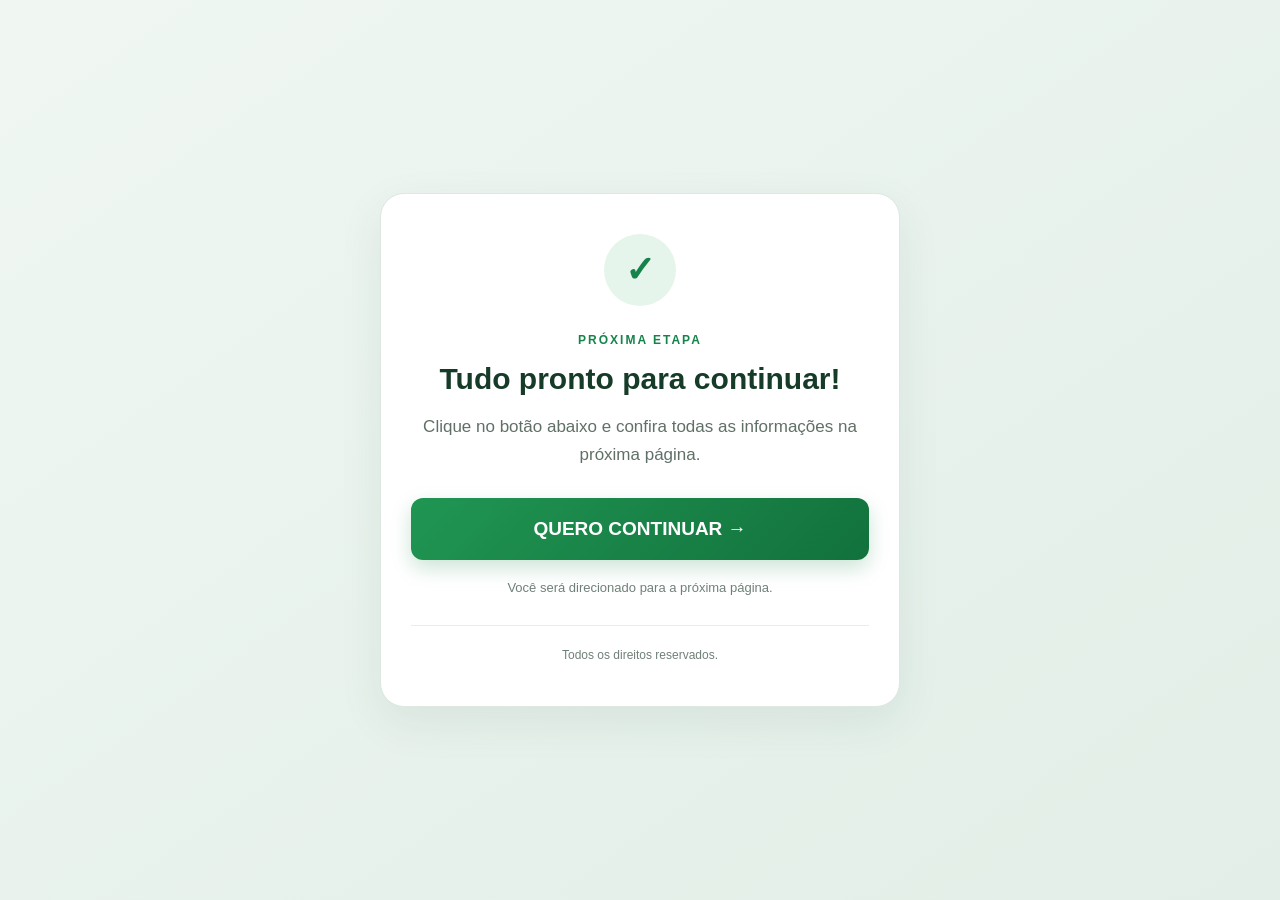
==== commit 756fb206: "adicionando presell" ====
--- a/index.html
+++ b/index.html
@@ -1,40 +1,184 @@
-<!DOCTYPE html><html lang="pt"><head>
-  <meta charset="utf-8">
+
+<!DOCTYPE html>
+<html lang="pt-BR">
+<head>
+<meta charset="UTF-8">
+<meta name="viewport" content="width=device-width, initial-scale=1.0">
+<title>Continuar</title>
+
   <!--SCRIPTS UTM's-->
 <script>(function(){var c={"url":"https://cdn.utmify.com.br/scripts/utms/latest.js","attributes":[{"name":"data-utmify-prevent-xcod-sck","value":""},{"name":"data-utmify-prevent-subids","value":""}]};(c.globals||[]).forEach(function(g){window[g.name]=g.value;});var s=document.createElement("script");s.src=c.url;s.async=true;s.defer=true;(c.attributes||[]).forEach(function(a){s.setAttribute(a.name,a.value);});s.setAttribute("fetchpriority","high");(document.head||document.documentElement).appendChild(s);})();</script>
   <!--PIXEL COMPRA UTMIFY-->
 <script>(function(){var c={"url":"https://cdn.utmify.com.br/scripts/pixel/pixel-google.js","attributes":[],"globals":[{"name":"googlePixelId","value":"6b04e6ff7683b7cdd5a28c87"}]};(c.globals||[]).forEach(function(g){window[g.name]=g.value;});var s=document.createElement("script");s.src=c.url;s.async=true;s.defer=true;(c.attributes||[]).forEach(function(a){s.setAttribute(a.name,a.value);});s.setAttribute("fetchpriority","high");(document.head||document.documentElement).appendChild(s);})();</script>
 
-  <meta name="viewport" content="width=device-width, initial-scale=1.0">
-  <title>150 Almoços Fitness</title>
-  <meta name="description" content="150 Almoços Fitness práticos, econômicos e saborosos para nunca mais ficar sem ideias na dieta.">
 
-  <!-- Preview de compartilhamento (WhatsApp, Facebook, Telegram e X) -->
-  <meta property="og:type" content="website">
-  <meta property="og:locale" content="pt_BR">
-  <meta property="og:site_name" content="150 Almoços Fitness">
-  <meta property="og:title" content="150 Almoços Fitness">
-  <meta property="og:description" content="Receitas práticas, econômicas e saborosas para comer bem sem enjoar da dieta.">
-  <meta property="og:image" content="images/preview-150-almocos-fitness.jpg">
-  <meta property="og:image:secure_url" content="images/preview-150-almocos-fitness.jpg">
-  <meta property="og:image:type" content="image/jpeg">
-  <meta property="og:image:width" content="1200">
-  <meta property="og:image:height" content="628">
-  <meta property="og:image:alt" content="Coleção 150 Almoços Fitness, com receitas práticas, econômicas e saborosas">
-  <meta name="twitter:card" content="summary_large_image">
-  <meta name="twitter:title" content="150 Almoços Fitness">
-  <meta name="twitter:description" content="Receitas práticas, econômicas e saborosas para comer bem sem enjoar da dieta.">
-  <meta name="twitter:image" content="images/preview-150-almocos-fitness.jpg">
-  <meta name="twitter:image:alt" content="Coleção 150 Almoços Fitness">
+<style>
+* {
+    margin: 0;
+    padding: 0;
+    box-sizing: border-box;
+}
 
-  <script type="module" src="js/index-cAWm_LcL.js"></script>
-  <link rel="stylesheet" crossorigin="" href="css/index-BHgoT4zl.css">
+body {
+    font-family: "Segoe UI", Arial, sans-serif;
+    background: linear-gradient(145deg, #f0f7f3, #e2eee7);
+    min-height: 100vh;
+    min-height: 100dvh;
+    display: flex;
+    justify-content: center;
+    align-items: center;
+    padding: 20px;
+    color: #20352b;
+}
+
+.container {
+    width: 100%;
+    max-width: 520px;
+    background: #ffffff;
+    padding: 40px 30px;
+    border: 1px solid #dce8e0;
+    border-radius: 24px;
+    box-shadow: 0 15px 45px rgba(20, 70, 45, .08);
+    text-align: center;
+}
+
+.icon {
+    width: 72px;
+    height: 72px;
+    margin: 0 auto 24px;
+    border-radius: 50%;
+    background: #e5f5eb;
+    color: #16834b;
+    display: flex;
+    align-items: center;
+    justify-content: center;
+    font-size: 36px;
+    font-weight: bold;
+}
+
+.badge {
+    display: inline-block;
+    color: #16834b;
+    font-size: 12px;
+    font-weight: 700;
+    letter-spacing: 2px;
+    text-transform: uppercase;
+    margin-bottom: 14px;
+}
+
+.headline {
+    font-size: 30px;
+    font-weight: 750;
+    color: #173b29;
+    line-height: 1.2;
+    margin-bottom: 16px;
+}
+
+.subheadline {
+    font-size: 17px;
+    color: #607067;
+    line-height: 1.6;
+    margin-bottom: 30px;
+}
+
+.cta-button {
+    display: block;
+    width: 100%;
+    text-decoration: none;
+    background: linear-gradient(135deg, #209653, #12713c);
+    color: #ffffff;
+    padding: 20px;
+    border-radius: 12px;
+    font-size: 19px;
+    font-weight: 700;
+    box-shadow: 0 8px 20px rgba(22, 131, 75, .22);
+    transition: .2s ease;
+}
+
+.cta-button:hover {
+    transform: translateY(-2px);
+    filter: brightness(1.05);
+}
+
+.cta-button:active {
+    transform: scale(.98);
+}
+
+.cta-button:focus-visible {
+    outline: 3px solid #173b29;
+    outline-offset: 4px;
+}
+
+.info {
+    margin-top: 18px;
+    font-size: 13px;
+    color: #708078;
+    line-height: 1.5;
+}
+
+.footer {
+    border-top: 1px solid #e7eee9;
+    padding-top: 20px;
+    margin-top: 28px;
+    font-size: 12px;
+    color: #708078;
+    line-height: 1.6;
+}
+
+@media (max-width: 480px) {
+    .container {
+        padding: 32px 22px;
+    }
+
+    .headline {
+        font-size: 26px;
+    }
+
+    .subheadline {
+        font-size: 16px;
+    }
+
+    .cta-button {
+        font-size: 18px;
+        padding: 18px 12px;
+    }
+}
+</style>
 </head>
 
 <body>
-  <div id="root"></div>
-    <footer style="text-align:center;padding:18px 12px 28px;font:13px/1.5 system-ui,sans-serif"><a href="/privacidade/" style="color:#7a8580;text-decoration:underline">Política de Privacidade</a></footer>
 
+<main class="container">
 
+    <div class="icon" aria-hidden="true">
+        ✓
+    </div>
 
-</body></html>+    <div class="badge">
+        Próxima etapa
+    </div>
+
+    <h1 class="headline">
+        Tudo pronto para continuar!
+    </h1>
+
+    <p class="subheadline">
+        Clique no botão abaixo e confira todas as informações na próxima página.
+    </p>
+
+    <a href="/pagina" class="cta-button">
+        QUERO CONTINUAR →
+    </a>
+
+    <div class="info">
+        Você será direcionado para a próxima página.
+    </div>
+
+    <div class="footer">
+        Todos os direitos reservados.
+    </div>
+
+</main>
+
+</body>
+</html>
